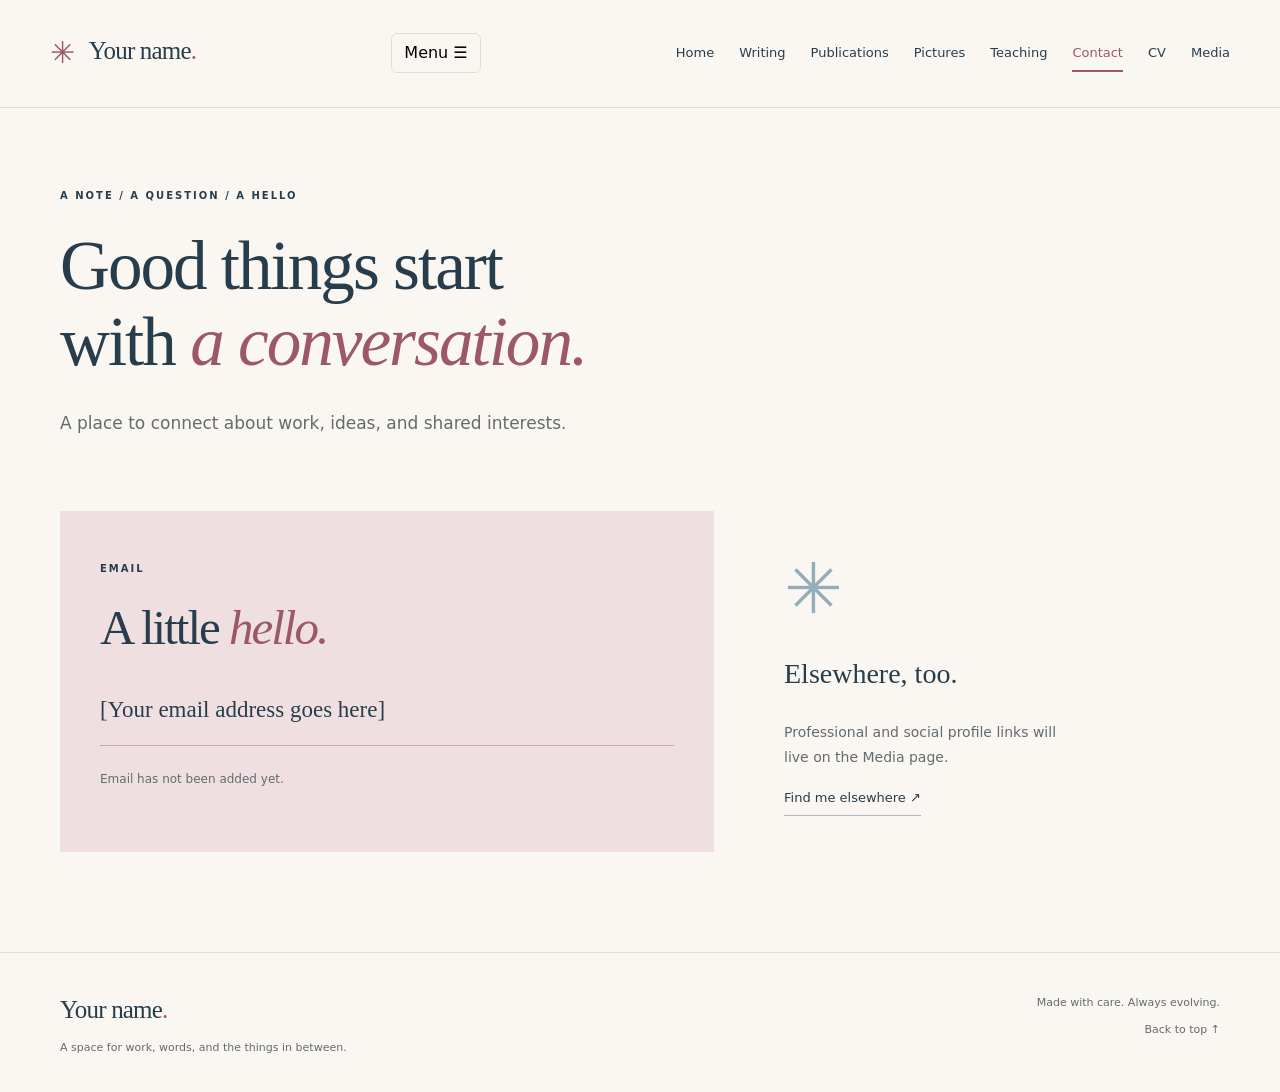
==== contact.html @ 3697391b "create initial persoanl webstie" ====
<!doctype html>
<html lang="en"><head><meta charset="utf-8"><meta name="viewport" content="width=device-width, initial-scale=1"><meta name="description" content="A personal space for academic work, writing, and everyday interests. Personal content coming soon."><meta name="theme-color" content="#faf7f2"><title>Contact · Your name</title><link rel="icon" href="assets/images/favicon.svg" type="image/svg+xml"><link rel="stylesheet" href="assets/css/style.css"><script src="assets/js/main.js" defer></script></head>
<body><a class="skip-link" href="#main">Skip to content</a><header class="site-header"><div class="header-inner"><a class="brand" href="index.html"><span class="brand-mark" aria-hidden="true">✳</span> Your name<span class="brand-dot">.</span></a><button class="menu-toggle" aria-expanded="false" aria-controls="navigation" hidden>Menu <span aria-hidden="true">☰</span></button><nav id="navigation" aria-label="Main navigation"><a href="index.html">Home</a><a href="writing.html">Writing</a><a href="publications.html">Publications</a><a href="pictures.html">Pictures</a><a href="teaching.html">Teaching</a><a href="contact.html" aria-current="page">Contact</a><a href="cv.html">CV</a><a href="media.html">Media</a></nav></div></header>
<main id="main"><section class="page-intro container"><p class="eyebrow">A note / A question / A hello</p><h1>Good things start<br>with <em>a conversation.</em></h1><p class="lede">A place to connect about work, ideas, and shared interests.</p></section><section class="container section-bottom contact-layout"><div class="contact-card"><p class="eyebrow">Email</p><h2>A little <em>hello.</em></h2><p class="email-placeholder">[Your email address goes here]</p><p class="content-note">Email has not been added yet.</p></div><div class="contact-aside"><span class="large-flower" aria-hidden="true">✳</span><h3>Elsewhere, too.</h3><p>Professional and social profile links will live on the Media page.</p><a class="text-link" href="media.html">Find me elsewhere ↗</a></div></section></main><footer class="site-footer"><div><a class="brand" href="index.html">Your name<span class="brand-dot">.</span></a><p>A space for work, words, and the things in between.</p></div><div class="footer-note">Made with care. Always evolving.<a href="#main">Back to top ↑</a></div></footer></body></html>
---- assets/css/style.css ----
/* Shared palette and spacing: edit these variables to personalize the whole site. */
:root{--paper:#faf7f2;--ink:#283d4c;--muted:#626b70;--pink:#eed6d7;--blue:#dce8ec;--line:#dfdfd7;--rose:#9c5864;--serif:Georgia,'Times New Roman',serif;--sans:system-ui,-apple-system,BlinkMacSystemFont,'Segoe UI',sans-serif;--width:1160px}*{box-sizing:border-box}html{scroll-behavior:smooth;scroll-padding-top:30px}body{margin:0;background:var(--paper);color:var(--ink);font-family:var(--sans);font-size:16px;line-height:1.75}a{color:inherit;text-decoration:none}button{font:inherit}a,button{-webkit-tap-highlight-color:transparent}a:focus-visible,button:focus-visible{outline:3px solid #9c5864;outline-offset:6px}button{cursor:pointer}::selection{background:var(--pink)}[hidden]{display:none!important}.container{width:min(var(--width),calc(100% - 100px));margin-inline:auto}.site-header{border-bottom:1px solid var(--line)}.header-inner{max-width:1360px;margin:auto;padding:27px 50px;display:flex;align-items:center;justify-content:space-between;gap:35px}.brand{font-family:var(--serif);font-size:25px;white-space:nowrap;letter-spacing:-.8px}.brand-mark{color:var(--rose);font-size:30px;margin-right:10px;vertical-align:middle}.brand-dot{color:var(--rose)}nav{display:flex;gap:25px;align-items:center}nav a{font-size:13px;position:relative;padding:8px 0}nav a:after{content:'';position:absolute;bottom:1px;left:0;height:2px;background:var(--rose);width:0;transition:width .2s}nav a:hover:after,nav a[aria-current]:after{width:100%}nav a[aria-current]{color:var(--rose)}.menu-toggle{background:none;border:1px solid var(--line);padding:5px 12px;border-radius:6px}.skip-link{position:absolute;left:15px;top:-80px;background:var(--ink);color:white;padding:10px 20px;z-index:10}.skip-link:focus{top:10px}h1,h2,h3,p{margin-top:0}h1,h2,h3{font-weight:400}h1,h2{font-family:var(--serif);line-height:1.1;letter-spacing:-2px}h1{font-size:clamp(48px,5.4vw,76px);margin-bottom:28px}h2{font-size:clamp(36px,4vw,49px);margin-bottom:25px}h3{font-family:var(--serif);font-size:28px;line-height:1.3}em{color:var(--rose);font-weight:400}.eyebrow{text-transform:uppercase;letter-spacing:2px;font-size:10px;font-weight:650;margin-bottom:24px;line-height:1.6}.lede{font-size:17px;line-height:1.85;color:var(--muted);max-width:540px}.content-note{font-size:12px;color:var(--muted)}.hero{padding-top:90px;padding-bottom:95px;display:grid;grid-template-columns:1.3fr 1fr;align-items:center;gap:85px}.tiny-star{color:var(--rose);margin-right:7px}.hero-copy .lede{max-width:490px}.hero-actions{display:flex;gap:25px;align-items:center;margin-top:32px}.button{display:inline-flex;align-items:center;justify-content:space-between;gap:28px;background:var(--ink);color:#fff;padding:13px 22px;border-radius:4px;font-size:13px;transition:background .2s,transform .2s}.button:hover{background:#435d6e;transform:translateY(-2px)}.text-link{font-size:13px;border-bottom:1px solid #b1b8b9;padding-bottom:5px;display:inline-block}.text-link:hover{color:var(--rose);border-color:var(--rose)}.hero-visual{position:relative;padding:15px 20px 30px 0}.photo-frame{padding:13px 13px 0;background:#fffdf8;transform:rotate(3deg);box-shadow:0 12px 40px #283d4c0d;border:1px solid #e5dfd5}.portrait-placeholder{height:340px;background:#d9e4e6;position:relative;overflow:hidden;display:flex;align-items:center;justify-content:center}.portrait-placeholder:before{content:'';width:230px;height:300px;background:#e8eeec;border-radius:160px 160px 0 0;position:absolute;bottom:-15px}.portrait-placeholder svg{height:100%;position:absolute;fill:#becfd3;opacity:.75}.portrait-placeholder>span{position:absolute;bottom:22px;background:#faf7f2df;padding:4px 14px;font-size:11px;letter-spacing:1px}.photo-caption{display:flex;justify-content:space-between;font-size:10px;letter-spacing:.7px;padding:13px 3px}.photo-caption>span:last-child{font-size:18px;color:var(--rose)}.orbit-flower{position:absolute;font-size:95px;color:#bd8290;top:-49px;right:-15px;line-height:1;transform:rotate(12deg)}.floating-note{position:absolute;left:-55px;bottom:-4px;background:var(--pink);padding:19px 28px;font-family:var(--serif);font-style:italic;font-size:17px;line-height:1.5;transform:rotate(-7deg);box-shadow:0 4px 12px #283d4c08}.ribbon{border-block:1px solid var(--line);display:flex;align-items:center;justify-content:center;gap:50px;padding:21px 25px;font-size:11px;letter-spacing:1px}.ribbon i{color:var(--rose);font-style:normal}.section-space{padding-block:100px}.about{display:grid;grid-template-columns:1fr 1.25fr;gap:90px}.about-body{padding-top:16px}.about-body>p{color:var(--muted);font-size:15px}.soft-underline{box-shadow:inset 0 -9px var(--pink)}.interest-tags{display:flex;gap:9px;flex-wrap:wrap;margin:25px 0 28px}.interest-tags span,.pill{font-size:10px;border:1px solid #cbd4d7;border-radius:30px;padding:5px 12px;color:var(--muted)}.quote-section{background:#e8edef;border-block:1px solid #d8e0e3;text-align:center}.quote-inner{max-width:790px;padding:48px 0}.quote-mark{font-family:var(--serif);font-size:80px;line-height:.8;color:#9cb1bc;display:block}.quote-inner .eyebrow{margin-bottom:15px}.quote-inner blockquote{font-family:var(--serif);font-size:29px;line-height:1.5;margin:0 0 20px}.quote-credit{font-size:12px;color:var(--muted);margin:0}.section-heading{display:flex;justify-content:space-between;align-items:end;margin-bottom:25px}.section-heading>p{font-size:13px;color:var(--muted)}.explore-grid{display:grid;grid-template-columns:repeat(3,1fr);gap:22px}.explore-card{padding:28px;min-height:320px;position:relative;border:1px solid #283d4c0c;border-radius:3px;transition:transform .25s,box-shadow .25s}.explore-card:hover{transform:translateY(-5px);box-shadow:0 12px 30px #283d4c0b}.pink{background:#f0dfe0}.blue{background:#dde8ec}.cream{background:#eeeadf}.card-number{font-size:10px;text-transform:uppercase;letter-spacing:1.2px}.card-symbol{display:block;font-family:var(--serif);font-size:54px;line-height:1.5;margin:15px 0 8px;color:#7a6570}.blue .card-symbol{color:#597581}.cream .card-symbol{color:#92816a}.explore-card h3{margin-bottom:10px}.explore-card p{font-size:13px;max-width:230px;margin-bottom:15px;color:#52616a}.card-arrow{position:absolute;right:24px;bottom:23px;font-size:23px}.hello-band{border-top:1px solid var(--line);padding:55px 0 70px;display:flex;align-items:center;justify-content:space-between}.hello-band h2{margin:0}.site-footer{border-top:1px solid var(--line);padding:35px max(50px,calc((100% - 1160px)/2));display:flex;justify-content:space-between;gap:25px}.site-footer p,.footer-note{font-size:11px;color:var(--muted)}.site-footer p{margin:6px 0 0}.footer-note{text-align:right;padding-top:5px}.footer-note a{display:block;margin-top:8px}.page-intro{padding-top:80px;padding-bottom:55px}.page-intro h1{max-width:850px}.page-intro .lede{max-width:630px}.section-bottom{padding-bottom:100px}.collection-toolbar{border-top:1px solid var(--line);padding:22px 0 28px;display:flex;justify-content:space-between;align-items:center;gap:20px}.collection-toolbar p{margin:0}.filters{display:flex;gap:7px;flex-wrap:wrap}.filters button{border:1px solid transparent;background:none;border-radius:30px;padding:7px 13px;font-size:11px;color:var(--muted)}.filters button:hover{border-color:var(--line)}.filters button[aria-pressed=true]{background:var(--ink);color:white}.writing-row{display:grid;grid-template-columns:150px 1fr 115px;gap:25px;border-bottom:1px solid var(--line);padding:35px 0}.writing-row:first-child{border-top:1px solid var(--line)}.row-meta{font-family:var(--serif);font-size:27px;color:var(--rose)}.row-meta span{display:block;font-family:var(--sans);font-size:10px;color:var(--muted)}.writing-row h2{font-size:30px;letter-spacing:-.7px;margin-bottom:10px}.writing-row h2 a:hover{color:var(--rose)}.writing-row h2 span{font-size:20px}.writing-row p{font-size:14px;color:var(--muted);margin-bottom:0}.row-date{font-size:11px;color:var(--muted);padding-top:8px;text-align:right}.quiet-note{text-align:center;font-family:var(--serif);font-style:italic;font-size:18px;color:var(--muted);padding-top:40px}.publication-layout{display:grid;grid-template-columns:230px 1fr;gap:70px}.publication-layout aside{border-top:1px solid var(--line);padding-top:20px}.publication-layout aside a{display:block;font-size:12px;margin:15px 0}.publication-section{border-top:1px solid var(--line);padding:25px 0 40px;scroll-margin-top:30px}.publication-section h2{font-size:34px;letter-spacing:-1px;display:flex;justify-content:space-between}.small-index{font:12px var(--sans);color:var(--rose);padding-top:10px}.publication-entry h3{margin:20px 0 10px}.publication-entry p{font-size:14px;color:var(--muted);margin-bottom:6px}.disabled-link{display:inline-block;font-size:12px;margin-top:18px;color:var(--muted)}.empty-panel{background:var(--blue);padding:27px}.empty-panel h3{font-size:24px;margin-bottom:12px}.empty-panel p{font-size:14px;margin:0}.gallery-grid{display:grid;grid-template-columns:repeat(3,1fr);gap:32px 25px}.gallery-item{margin:0}.gallery-placeholder{height:290px;position:relative;overflow:hidden;background:#e4dfd4;display:grid;place-items:center}.gallery-item:nth-child(2n) .gallery-placeholder{height:340px}.gallery-placeholder:before,.gallery-placeholder:after{content:'';position:absolute}.art-shape{position:absolute}.art-1{background:#e6d4d5}.art-1 .art-shape{width:160px;height:200px;border-radius:100px 100px 0 0;background:#f6ece4;transform:rotate(-15deg)}.art-1:after{height:130px;width:130px;background:#b6c9ce;border-radius:50%;left:-25px;bottom:-20px}.art-2{background:#dbe6e6}.art-2 .art-shape{width:170px;height:170px;border:30px solid #a8bec3;border-radius:50%}.art-2:after{height:160px;width:100%;background:#c7d5cf;bottom:-70px;transform:rotate(-15deg)}.art-3{background:#eae0cd}.art-3 .art-shape{height:230px;width:140px;border-radius:100px 100px 0 0;background:#c0cbd0;bottom:0}.art-3:after{height:85px;width:85px;border-radius:50%;background:#d3a4a5;top:40px;left:35px}.art-4{background:#d8e2e6}.art-4 .art-shape{width:180px;height:180px;background:#f2e8d8;transform:rotate(45deg)}.art-5{background:#e9d9d0}.art-5 .art-shape{width:170px;height:170px;border:1px solid #a28278;border-radius:50%;box-shadow:25px 15px 0 #f2e9dd,-25px -15px 0 #d3b7b3}.art-6{background:#e4e6d8}.art-6 .art-shape{width:120px;height:190px;background:#b1c4bd;border-radius:80px 0 80px 0;transform:rotate(25deg)}.image-label{position:absolute;bottom:16px;left:16px;background:#faf7f2e8;padding:3px 9px;font-size:10px;letter-spacing:.5px}.gallery-item figcaption{display:flex;justify-content:space-between;font-size:12px;padding-top:12px}.gallery-item figcaption>span:last-child{color:var(--rose);font-size:10px}.coming-soon{padding:65px 30px;background:#e9edef;text-align:center;border:1px solid #d8e0e3}.large-flower{font-size:70px;color:var(--rose);line-height:1.2;display:block;margin-bottom:25px}.coming-soon>p:not(.eyebrow){max-width:480px;margin:0 auto 30px;color:var(--muted);font-size:15px}.contact-layout{display:grid;grid-template-columns:1.5fr 1fr;gap:70px;align-items:center}.contact-card{background:#f0dfe0;padding:50px 40px}.email-placeholder{font-family:var(--serif);font-size:23px;overflow-wrap:anywhere;border-bottom:1px solid #c9a9af;padding-bottom:15px;margin-top:35px}.contact-aside p{font-size:14px;color:var(--muted);max-width:300px}.contact-aside .large-flower{color:#93aeb8}.cv-toolbar{border-block:1px solid var(--line);display:flex;justify-content:space-between;gap:15px;padding:15px 0;font-size:13px}.cv-placeholder{text-align:center;background:#eeede7;padding:65px 25px;margin-top:25px;border:1px dashed #bac5c7}.cv-placeholder h2{font-size:35px}.cv-placeholder p{color:var(--muted)}.document-icon{display:block;width:65px;height:85px;border:1px solid #9aacb4;margin:0 auto 30px;font-size:50px;line-height:1.4;background:#faf7f2;transform:rotate(-5deg);color:#9aacb4}.cv-viewer{width:100%;height:85vh;border:1px solid var(--line);margin-top:25px}.media-row{display:flex;align-items:center;gap:30px;border-top:1px solid var(--line);padding:30px 0}.media-row:last-child{border-bottom:1px solid var(--line)}.media-row h2{font-size:30px;letter-spacing:-.5px;margin:0 0 7px}.media-row p{font-size:13px;color:var(--muted);margin:0}.media-row>.pill{margin-left:auto;white-space:nowrap}.media-icon{display:grid;place-items:center;background:var(--blue);width:65px;height:65px;font-family:var(--serif);font-size:32px;border-radius:50%;flex-shrink:0}.youtube{background:var(--pink)}.other{background:#eae4d6}.reading-page{max-width:740px;padding-block:50px 90px}.reading-page header{padding-top:50px;border-bottom:1px solid var(--line);padding-bottom:25px}.reading-page h1{font-size:60px}.article-meta{font-size:12px;color:var(--muted)}.article-meta span{margin-inline:10px}.article-body{font-family:var(--serif);font-size:20px;line-height:1.9;padding-top:35px}.article-body h2{font-size:33px;margin-top:35px;letter-spacing:-.5px}.article-body blockquote{border-left:3px solid #bd8290;margin:30px 0;padding:10px 25px;background:#f0e5e3;font-style:italic}.article-end{display:flex;justify-content:space-between;border-top:1px solid var(--line);padding-top:25px;margin-top:45px}.article-end>span{font-size:28px;color:var(--rose)}
@media(min-width:1450px){.hero{padding-block:110px}}@media(max-width:1050px){.header-inner{padding-inline:30px;gap:20px}nav{gap:16px}.container{width:calc(100% - 70px)}.hero{gap:50px}.hero-actions{gap:18px;flex-wrap:wrap}.portrait-placeholder{height:300px}.ribbon{gap:27px}.about{gap:45px}.publication-layout{grid-template-columns:180px 1fr;gap:35px}.gallery-placeholder{height:240px}.gallery-item:nth-child(2n) .gallery-placeholder{height:280px}.site-footer{padding-inline:35px}}
@media(max-width:780px){.header-inner{flex-wrap:wrap;padding:18px 24px;gap:10px}.menu-toggle:not([hidden]){display:block}nav{width:100%;flex-wrap:wrap;gap:8px 24px;padding:10px 0}html.js nav{display:none}html.js nav.is-open{display:flex}.container{width:calc(100% - 48px)}.hero{padding-top:55px;padding-bottom:65px;gap:55px;grid-template-columns:1fr}.hero-copy{max-width:550px}h1{font-size:58px}.hero-visual{max-width:360px;width:85%;margin:0 auto}.portrait-placeholder{height:310px}.orbit-flower{right:-20px}.floating-note{left:-20px}.ribbon{gap:14px;flex-wrap:wrap;font-size:9px;padding:16px}.ribbon i:last-of-type{display:none}.ribbon>span:last-child{display:none}.section-space{padding-block:65px}.about{grid-template-columns:1fr;gap:10px}.about h2 br{display:none}.quote-inner{padding:40px 15px}.quote-inner blockquote{font-size:25px}.section-heading{align-items:start;gap:20px}.section-heading>p{display:none}.explore-grid{gap:13px}.explore-card{padding:20px;min-height:300px}.explore-card h3{font-size:25px}.explore-card p{font-size:12px}.card-number{font-size:9px}.hello-band{padding:40px 0 55px;gap:25px}.hello-band h2{font-size:35px}.site-footer{padding:28px 24px}.page-intro{padding-top:55px;padding-bottom:30px}.page-intro h1{font-size:53px}.section-bottom{padding-bottom:65px}.collection-toolbar{align-items:start;flex-direction:column;gap:15px}.writing-row{grid-template-columns:90px 1fr;gap:20px}.row-date{grid-column:2;text-align:left;padding:0}.writing-row h2{font-size:27px}.row-meta span{font-size:9px}.publication-layout{grid-template-columns:1fr;gap:20px}.publication-layout aside{display:flex;gap:20px;flex-wrap:wrap}.publication-layout aside .eyebrow{width:100%;margin:0}.publication-layout aside a{margin:0 0 10px}.gallery-grid{grid-template-columns:repeat(2,1fr)}.gallery-placeholder,.gallery-item:nth-child(2n) .gallery-placeholder{height:270px}.contact-layout{grid-template-columns:1fr;gap:35px}.contact-aside{padding:15px}.contact-card{padding:35px 25px}.media-row{gap:20px;flex-wrap:wrap}.media-row>.pill{margin-left:85px}.reading-page h1{font-size:49px}}
@media(max-width:480px){h1{font-size:49px}.eyebrow{font-size:9px;letter-spacing:1.5px}.hero-actions{align-items:start;flex-direction:column}.hero-visual{width:88%}.portrait-placeholder{height:280px}.ribbon{gap:10px}.ribbon>i{font-size:9px}.ribbon span{font-size:8px;letter-spacing:.3px}.explore-grid{grid-template-columns:1fr}.explore-card{min-height:220px;padding:25px}.card-symbol{position:absolute;right:25px;top:15px;font-size:60px}.explore-card h3{margin-top:30px}.explore-card p{max-width:250px;font-size:13px}.hello-band{align-items:start;flex-direction:column}.site-footer{flex-direction:column;gap:15px}.footer-note{text-align:left}.footer-note a{display:inline-block;margin-left:15px}.page-intro h1{font-size:44px}.gallery-grid{gap:24px 14px}.gallery-placeholder,.gallery-item:nth-child(2n) .gallery-placeholder{height:215px}.gallery-item figcaption{font-size:10px;gap:10px}.image-label{font-size:8px;left:8px;bottom:10px}.writing-row{grid-template-columns:1fr;gap:10px}.row-meta{font-size:20px}.row-meta span{display:inline;margin-left:10px}.row-date{grid-column:1}.media-row h2{font-size:26px}.media-icon{width:50px;height:50px;font-size:25px}.media-row>.pill{margin-left:70px}.media-row>div{flex:1}.cv-toolbar{flex-direction:column;gap:0}.reading-page h1{font-size:43px}.article-body{font-size:18px}}
@media(prefers-reduced-motion:reduce){html{scroll-behavior:auto}*,*:before,*:after{transition:none!important;animation:none!important}}
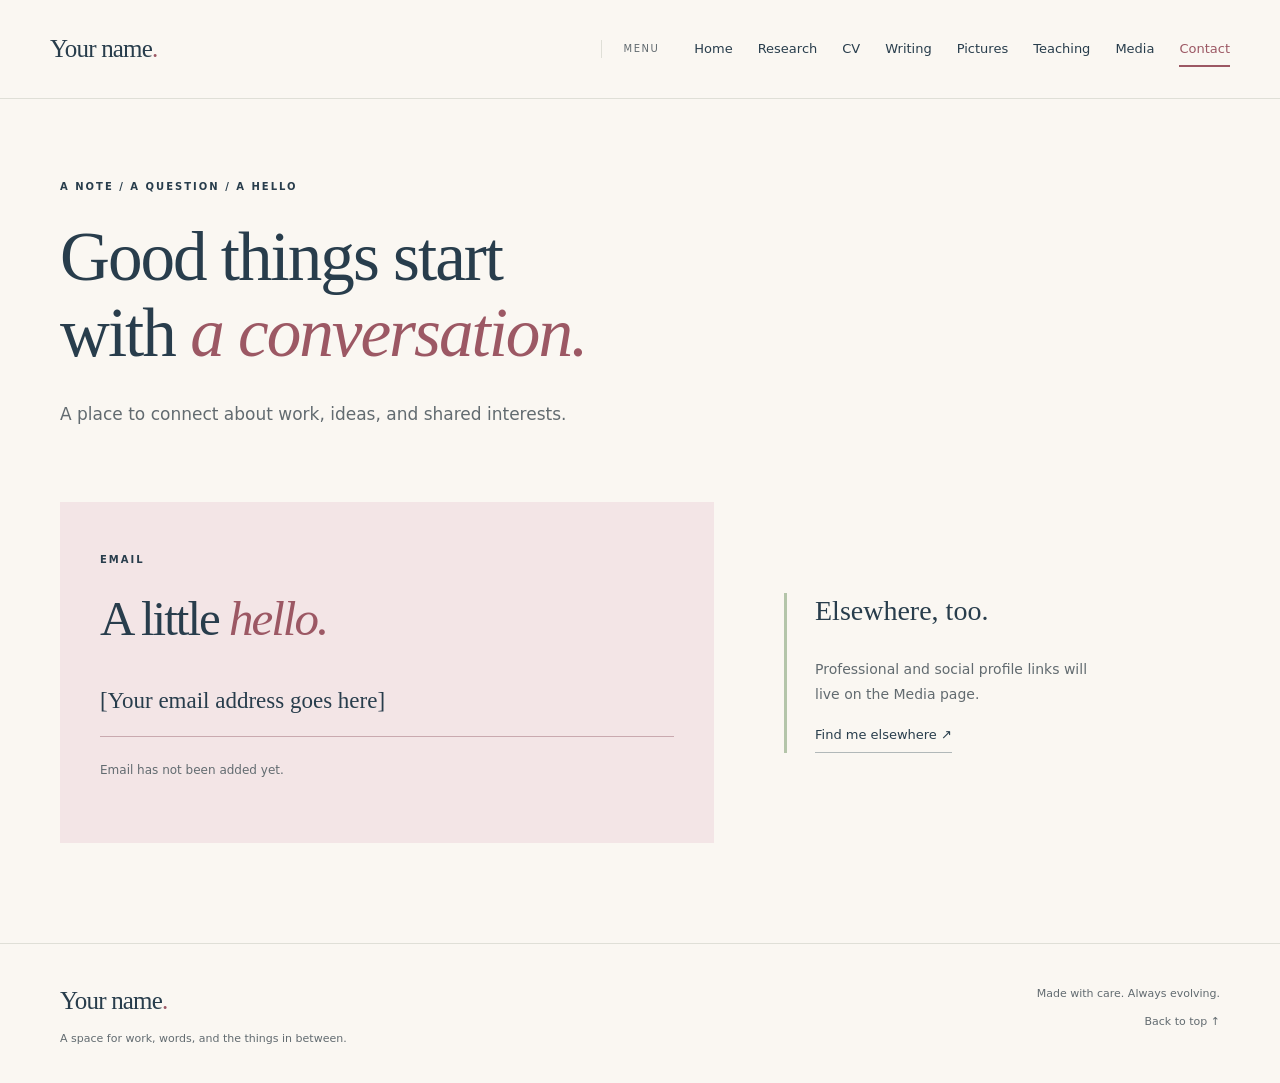
==== commit 0f2cd4eb: "improvements to the initial version" ====
--- a/contact.html
+++ b/contact.html
@@ -1,4 +1,4 @@
 <!doctype html>
 <html lang="en"><head><meta charset="utf-8"><meta name="viewport" content="width=device-width, initial-scale=1"><meta name="description" content="A personal space for academic work, writing, and everyday interests. Personal content coming soon."><meta name="theme-color" content="#faf7f2"><title>Contact · Your name</title><link rel="icon" href="assets/images/favicon.svg" type="image/svg+xml"><link rel="stylesheet" href="assets/css/style.css"><script src="assets/js/main.js" defer></script></head>
-<body><a class="skip-link" href="#main">Skip to content</a><header class="site-header"><div class="header-inner"><a class="brand" href="index.html"><span class="brand-mark" aria-hidden="true">✳</span> Your name<span class="brand-dot">.</span></a><button class="menu-toggle" aria-expanded="false" aria-controls="navigation" hidden>Menu <span aria-hidden="true">☰</span></button><nav id="navigation" aria-label="Main navigation"><a href="index.html">Home</a><a href="writing.html">Writing</a><a href="publications.html">Publications</a><a href="pictures.html">Pictures</a><a href="teaching.html">Teaching</a><a href="contact.html" aria-current="page">Contact</a><a href="cv.html">CV</a><a href="media.html">Media</a></nav></div></header>
-<main id="main"><section class="page-intro container"><p class="eyebrow">A note / A question / A hello</p><h1>Good things start<br>with <em>a conversation.</em></h1><p class="lede">A place to connect about work, ideas, and shared interests.</p></section><section class="container section-bottom contact-layout"><div class="contact-card"><p class="eyebrow">Email</p><h2>A little <em>hello.</em></h2><p class="email-placeholder">[Your email address goes here]</p><p class="content-note">Email has not been added yet.</p></div><div class="contact-aside"><span class="large-flower" aria-hidden="true">✳</span><h3>Elsewhere, too.</h3><p>Professional and social profile links will live on the Media page.</p><a class="text-link" href="media.html">Find me elsewhere ↗</a></div></section></main><footer class="site-footer"><div><a class="brand" href="index.html">Your name<span class="brand-dot">.</span></a><p>A space for work, words, and the things in between.</p></div><div class="footer-note">Made with care. Always evolving.<a href="#main">Back to top ↑</a></div></footer></body></html>+<body><a class="skip-link" href="#main">Skip to content</a><header class="site-header"><div class="header-inner"><a class="brand" href="index.html">Your name<span class="brand-dot">.</span></a><span class="menu-label">Menu</span><button class="menu-toggle" aria-expanded="false" aria-controls="navigation" hidden>Menu <span aria-hidden="true">☰</span></button><nav id="navigation" aria-label="Main navigation"><a href="index.html">Home</a><a href="publications.html">Research</a><a href="cv.html">CV</a><a href="writing.html">Writing</a><a href="pictures.html">Pictures</a><a href="teaching.html">Teaching</a><a href="media.html">Media</a><a href="contact.html" aria-current="page">Contact</a></nav></div></header>
+<main id="main"><section class="page-intro container"><p class="eyebrow">A note / A question / A hello</p><h1>Good things start<br>with <em>a conversation.</em></h1><p class="lede">A place to connect about work, ideas, and shared interests.</p></section><section class="container section-bottom contact-layout"><div class="contact-card"><p class="eyebrow">Email</p><h2>A little <em>hello.</em></h2><p class="email-placeholder">[Your email address goes here]</p><p class="content-note">Email has not been added yet.</p></div><div class="contact-aside"><h3>Elsewhere, too.</h3><p>Professional and social profile links will live on the Media page.</p><a class="text-link" href="media.html">Find me elsewhere ↗</a></div></section></main><footer class="site-footer"><div><a class="brand" href="index.html">Your name<span class="brand-dot">.</span></a><p>A space for work, words, and the things in between.</p></div><div class="footer-note">Made with care. Always evolving.<a href="#main">Back to top ↑</a></div></footer></body></html>
--- a/assets/css/style.css
+++ b/assets/css/style.css
@@ -1,6 +1,19 @@
 /* Shared palette and spacing: edit these variables to personalize the whole site. */
-:root{--paper:#faf7f2;--ink:#283d4c;--muted:#626b70;--pink:#eed6d7;--blue:#dce8ec;--line:#dfdfd7;--rose:#9c5864;--serif:Georgia,'Times New Roman',serif;--sans:system-ui,-apple-system,BlinkMacSystemFont,'Segoe UI',sans-serif;--width:1160px}*{box-sizing:border-box}html{scroll-behavior:smooth;scroll-padding-top:30px}body{margin:0;background:var(--paper);color:var(--ink);font-family:var(--sans);font-size:16px;line-height:1.75}a{color:inherit;text-decoration:none}button{font:inherit}a,button{-webkit-tap-highlight-color:transparent}a:focus-visible,button:focus-visible{outline:3px solid #9c5864;outline-offset:6px}button{cursor:pointer}::selection{background:var(--pink)}[hidden]{display:none!important}.container{width:min(var(--width),calc(100% - 100px));margin-inline:auto}.site-header{border-bottom:1px solid var(--line)}.header-inner{max-width:1360px;margin:auto;padding:27px 50px;display:flex;align-items:center;justify-content:space-between;gap:35px}.brand{font-family:var(--serif);font-size:25px;white-space:nowrap;letter-spacing:-.8px}.brand-mark{color:var(--rose);font-size:30px;margin-right:10px;vertical-align:middle}.brand-dot{color:var(--rose)}nav{display:flex;gap:25px;align-items:center}nav a{font-size:13px;position:relative;padding:8px 0}nav a:after{content:'';position:absolute;bottom:1px;left:0;height:2px;background:var(--rose);width:0;transition:width .2s}nav a:hover:after,nav a[aria-current]:after{width:100%}nav a[aria-current]{color:var(--rose)}.menu-toggle{background:none;border:1px solid var(--line);padding:5px 12px;border-radius:6px}.skip-link{position:absolute;left:15px;top:-80px;background:var(--ink);color:white;padding:10px 20px;z-index:10}.skip-link:focus{top:10px}h1,h2,h3,p{margin-top:0}h1,h2,h3{font-weight:400}h1,h2{font-family:var(--serif);line-height:1.1;letter-spacing:-2px}h1{font-size:clamp(48px,5.4vw,76px);margin-bottom:28px}h2{font-size:clamp(36px,4vw,49px);margin-bottom:25px}h3{font-family:var(--serif);font-size:28px;line-height:1.3}em{color:var(--rose);font-weight:400}.eyebrow{text-transform:uppercase;letter-spacing:2px;font-size:10px;font-weight:650;margin-bottom:24px;line-height:1.6}.lede{font-size:17px;line-height:1.85;color:var(--muted);max-width:540px}.content-note{font-size:12px;color:var(--muted)}.hero{padding-top:90px;padding-bottom:95px;display:grid;grid-template-columns:1.3fr 1fr;align-items:center;gap:85px}.tiny-star{color:var(--rose);margin-right:7px}.hero-copy .lede{max-width:490px}.hero-actions{display:flex;gap:25px;align-items:center;margin-top:32px}.button{display:inline-flex;align-items:center;justify-content:space-between;gap:28px;background:var(--ink);color:#fff;padding:13px 22px;border-radius:4px;font-size:13px;transition:background .2s,transform .2s}.button:hover{background:#435d6e;transform:translateY(-2px)}.text-link{font-size:13px;border-bottom:1px solid #b1b8b9;padding-bottom:5px;display:inline-block}.text-link:hover{color:var(--rose);border-color:var(--rose)}.hero-visual{position:relative;padding:15px 20px 30px 0}.photo-frame{padding:13px 13px 0;background:#fffdf8;transform:rotate(3deg);box-shadow:0 12px 40px #283d4c0d;border:1px solid #e5dfd5}.portrait-placeholder{height:340px;background:#d9e4e6;position:relative;overflow:hidden;display:flex;align-items:center;justify-content:center}.portrait-placeholder:before{content:'';width:230px;height:300px;background:#e8eeec;border-radius:160px 160px 0 0;position:absolute;bottom:-15px}.portrait-placeholder svg{height:100%;position:absolute;fill:#becfd3;opacity:.75}.portrait-placeholder>span{position:absolute;bottom:22px;background:#faf7f2df;padding:4px 14px;font-size:11px;letter-spacing:1px}.photo-caption{display:flex;justify-content:space-between;font-size:10px;letter-spacing:.7px;padding:13px 3px}.photo-caption>span:last-child{font-size:18px;color:var(--rose)}.orbit-flower{position:absolute;font-size:95px;color:#bd8290;top:-49px;right:-15px;line-height:1;transform:rotate(12deg)}.floating-note{position:absolute;left:-55px;bottom:-4px;background:var(--pink);padding:19px 28px;font-family:var(--serif);font-style:italic;font-size:17px;line-height:1.5;transform:rotate(-7deg);box-shadow:0 4px 12px #283d4c08}.ribbon{border-block:1px solid var(--line);display:flex;align-items:center;justify-content:center;gap:50px;padding:21px 25px;font-size:11px;letter-spacing:1px}.ribbon i{color:var(--rose);font-style:normal}.section-space{padding-block:100px}.about{display:grid;grid-template-columns:1fr 1.25fr;gap:90px}.about-body{padding-top:16px}.about-body>p{color:var(--muted);font-size:15px}.soft-underline{box-shadow:inset 0 -9px var(--pink)}.interest-tags{display:flex;gap:9px;flex-wrap:wrap;margin:25px 0 28px}.interest-tags span,.pill{font-size:10px;border:1px solid #cbd4d7;border-radius:30px;padding:5px 12px;color:var(--muted)}.quote-section{background:#e8edef;border-block:1px solid #d8e0e3;text-align:center}.quote-inner{max-width:790px;padding:48px 0}.quote-mark{font-family:var(--serif);font-size:80px;line-height:.8;color:#9cb1bc;display:block}.quote-inner .eyebrow{margin-bottom:15px}.quote-inner blockquote{font-family:var(--serif);font-size:29px;line-height:1.5;margin:0 0 20px}.quote-credit{font-size:12px;color:var(--muted);margin:0}.section-heading{display:flex;justify-content:space-between;align-items:end;margin-bottom:25px}.section-heading>p{font-size:13px;color:var(--muted)}.explore-grid{display:grid;grid-template-columns:repeat(3,1fr);gap:22px}.explore-card{padding:28px;min-height:320px;position:relative;border:1px solid #283d4c0c;border-radius:3px;transition:transform .25s,box-shadow .25s}.explore-card:hover{transform:translateY(-5px);box-shadow:0 12px 30px #283d4c0b}.pink{background:#f0dfe0}.blue{background:#dde8ec}.cream{background:#eeeadf}.card-number{font-size:10px;text-transform:uppercase;letter-spacing:1.2px}.card-symbol{display:block;font-family:var(--serif);font-size:54px;line-height:1.5;margin:15px 0 8px;color:#7a6570}.blue .card-symbol{color:#597581}.cream .card-symbol{color:#92816a}.explore-card h3{margin-bottom:10px}.explore-card p{font-size:13px;max-width:230px;margin-bottom:15px;color:#52616a}.card-arrow{position:absolute;right:24px;bottom:23px;font-size:23px}.hello-band{border-top:1px solid var(--line);padding:55px 0 70px;display:flex;align-items:center;justify-content:space-between}.hello-band h2{margin:0}.site-footer{border-top:1px solid var(--line);padding:35px max(50px,calc((100% - 1160px)/2));display:flex;justify-content:space-between;gap:25px}.site-footer p,.footer-note{font-size:11px;color:var(--muted)}.site-footer p{margin:6px 0 0}.footer-note{text-align:right;padding-top:5px}.footer-note a{display:block;margin-top:8px}.page-intro{padding-top:80px;padding-bottom:55px}.page-intro h1{max-width:850px}.page-intro .lede{max-width:630px}.section-bottom{padding-bottom:100px}.collection-toolbar{border-top:1px solid var(--line);padding:22px 0 28px;display:flex;justify-content:space-between;align-items:center;gap:20px}.collection-toolbar p{margin:0}.filters{display:flex;gap:7px;flex-wrap:wrap}.filters button{border:1px solid transparent;background:none;border-radius:30px;padding:7px 13px;font-size:11px;color:var(--muted)}.filters button:hover{border-color:var(--line)}.filters button[aria-pressed=true]{background:var(--ink);color:white}.writing-row{display:grid;grid-template-columns:150px 1fr 115px;gap:25px;border-bottom:1px solid var(--line);padding:35px 0}.writing-row:first-child{border-top:1px solid var(--line)}.row-meta{font-family:var(--serif);font-size:27px;color:var(--rose)}.row-meta span{display:block;font-family:var(--sans);font-size:10px;color:var(--muted)}.writing-row h2{font-size:30px;letter-spacing:-.7px;margin-bottom:10px}.writing-row h2 a:hover{color:var(--rose)}.writing-row h2 span{font-size:20px}.writing-row p{font-size:14px;color:var(--muted);margin-bottom:0}.row-date{font-size:11px;color:var(--muted);padding-top:8px;text-align:right}.quiet-note{text-align:center;font-family:var(--serif);font-style:italic;font-size:18px;color:var(--muted);padding-top:40px}.publication-layout{display:grid;grid-template-columns:230px 1fr;gap:70px}.publication-layout aside{border-top:1px solid var(--line);padding-top:20px}.publication-layout aside a{display:block;font-size:12px;margin:15px 0}.publication-section{border-top:1px solid var(--line);padding:25px 0 40px;scroll-margin-top:30px}.publication-section h2{font-size:34px;letter-spacing:-1px;display:flex;justify-content:space-between}.small-index{font:12px var(--sans);color:var(--rose);padding-top:10px}.publication-entry h3{margin:20px 0 10px}.publication-entry p{font-size:14px;color:var(--muted);margin-bottom:6px}.disabled-link{display:inline-block;font-size:12px;margin-top:18px;color:var(--muted)}.empty-panel{background:var(--blue);padding:27px}.empty-panel h3{font-size:24px;margin-bottom:12px}.empty-panel p{font-size:14px;margin:0}.gallery-grid{display:grid;grid-template-columns:repeat(3,1fr);gap:32px 25px}.gallery-item{margin:0}.gallery-placeholder{height:290px;position:relative;overflow:hidden;background:#e4dfd4;display:grid;place-items:center}.gallery-item:nth-child(2n) .gallery-placeholder{height:340px}.gallery-placeholder:before,.gallery-placeholder:after{content:'';position:absolute}.art-shape{position:absolute}.art-1{background:#e6d4d5}.art-1 .art-shape{width:160px;height:200px;border-radius:100px 100px 0 0;background:#f6ece4;transform:rotate(-15deg)}.art-1:after{height:130px;width:130px;background:#b6c9ce;border-radius:50%;left:-25px;bottom:-20px}.art-2{background:#dbe6e6}.art-2 .art-shape{width:170px;height:170px;border:30px solid #a8bec3;border-radius:50%}.art-2:after{height:160px;width:100%;background:#c7d5cf;bottom:-70px;transform:rotate(-15deg)}.art-3{background:#eae0cd}.art-3 .art-shape{height:230px;width:140px;border-radius:100px 100px 0 0;background:#c0cbd0;bottom:0}.art-3:after{height:85px;width:85px;border-radius:50%;background:#d3a4a5;top:40px;left:35px}.art-4{background:#d8e2e6}.art-4 .art-shape{width:180px;height:180px;background:#f2e8d8;transform:rotate(45deg)}.art-5{background:#e9d9d0}.art-5 .art-shape{width:170px;height:170px;border:1px solid #a28278;border-radius:50%;box-shadow:25px 15px 0 #f2e9dd,-25px -15px 0 #d3b7b3}.art-6{background:#e4e6d8}.art-6 .art-shape{width:120px;height:190px;background:#b1c4bd;border-radius:80px 0 80px 0;transform:rotate(25deg)}.image-label{position:absolute;bottom:16px;left:16px;background:#faf7f2e8;padding:3px 9px;font-size:10px;letter-spacing:.5px}.gallery-item figcaption{display:flex;justify-content:space-between;font-size:12px;padding-top:12px}.gallery-item figcaption>span:last-child{color:var(--rose);font-size:10px}.coming-soon{padding:65px 30px;background:#e9edef;text-align:center;border:1px solid #d8e0e3}.large-flower{font-size:70px;color:var(--rose);line-height:1.2;display:block;margin-bottom:25px}.coming-soon>p:not(.eyebrow){max-width:480px;margin:0 auto 30px;color:var(--muted);font-size:15px}.contact-layout{display:grid;grid-template-columns:1.5fr 1fr;gap:70px;align-items:center}.contact-card{background:#f0dfe0;padding:50px 40px}.email-placeholder{font-family:var(--serif);font-size:23px;overflow-wrap:anywhere;border-bottom:1px solid #c9a9af;padding-bottom:15px;margin-top:35px}.contact-aside p{font-size:14px;color:var(--muted);max-width:300px}.contact-aside .large-flower{color:#93aeb8}.cv-toolbar{border-block:1px solid var(--line);display:flex;justify-content:space-between;gap:15px;padding:15px 0;font-size:13px}.cv-placeholder{text-align:center;background:#eeede7;padding:65px 25px;margin-top:25px;border:1px dashed #bac5c7}.cv-placeholder h2{font-size:35px}.cv-placeholder p{color:var(--muted)}.document-icon{display:block;width:65px;height:85px;border:1px solid #9aacb4;margin:0 auto 30px;font-size:50px;line-height:1.4;background:#faf7f2;transform:rotate(-5deg);color:#9aacb4}.cv-viewer{width:100%;height:85vh;border:1px solid var(--line);margin-top:25px}.media-row{display:flex;align-items:center;gap:30px;border-top:1px solid var(--line);padding:30px 0}.media-row:last-child{border-bottom:1px solid var(--line)}.media-row h2{font-size:30px;letter-spacing:-.5px;margin:0 0 7px}.media-row p{font-size:13px;color:var(--muted);margin:0}.media-row>.pill{margin-left:auto;white-space:nowrap}.media-icon{display:grid;place-items:center;background:var(--blue);width:65px;height:65px;font-family:var(--serif);font-size:32px;border-radius:50%;flex-shrink:0}.youtube{background:var(--pink)}.other{background:#eae4d6}.reading-page{max-width:740px;padding-block:50px 90px}.reading-page header{padding-top:50px;border-bottom:1px solid var(--line);padding-bottom:25px}.reading-page h1{font-size:60px}.article-meta{font-size:12px;color:var(--muted)}.article-meta span{margin-inline:10px}.article-body{font-family:var(--serif);font-size:20px;line-height:1.9;padding-top:35px}.article-body h2{font-size:33px;margin-top:35px;letter-spacing:-.5px}.article-body blockquote{border-left:3px solid #bd8290;margin:30px 0;padding:10px 25px;background:#f0e5e3;font-style:italic}.article-end{display:flex;justify-content:space-between;border-top:1px solid var(--line);padding-top:25px;margin-top:45px}.article-end>span{font-size:28px;color:var(--rose)}
-@media(min-width:1450px){.hero{padding-block:110px}}@media(max-width:1050px){.header-inner{padding-inline:30px;gap:20px}nav{gap:16px}.container{width:calc(100% - 70px)}.hero{gap:50px}.hero-actions{gap:18px;flex-wrap:wrap}.portrait-placeholder{height:300px}.ribbon{gap:27px}.about{gap:45px}.publication-layout{grid-template-columns:180px 1fr;gap:35px}.gallery-placeholder{height:240px}.gallery-item:nth-child(2n) .gallery-placeholder{height:280px}.site-footer{padding-inline:35px}}
-@media(max-width:780px){.header-inner{flex-wrap:wrap;padding:18px 24px;gap:10px}.menu-toggle:not([hidden]){display:block}nav{width:100%;flex-wrap:wrap;gap:8px 24px;padding:10px 0}html.js nav{display:none}html.js nav.is-open{display:flex}.container{width:calc(100% - 48px)}.hero{padding-top:55px;padding-bottom:65px;gap:55px;grid-template-columns:1fr}.hero-copy{max-width:550px}h1{font-size:58px}.hero-visual{max-width:360px;width:85%;margin:0 auto}.portrait-placeholder{height:310px}.orbit-flower{right:-20px}.floating-note{left:-20px}.ribbon{gap:14px;flex-wrap:wrap;font-size:9px;padding:16px}.ribbon i:last-of-type{display:none}.ribbon>span:last-child{display:none}.section-space{padding-block:65px}.about{grid-template-columns:1fr;gap:10px}.about h2 br{display:none}.quote-inner{padding:40px 15px}.quote-inner blockquote{font-size:25px}.section-heading{align-items:start;gap:20px}.section-heading>p{display:none}.explore-grid{gap:13px}.explore-card{padding:20px;min-height:300px}.explore-card h3{font-size:25px}.explore-card p{font-size:12px}.card-number{font-size:9px}.hello-band{padding:40px 0 55px;gap:25px}.hello-band h2{font-size:35px}.site-footer{padding:28px 24px}.page-intro{padding-top:55px;padding-bottom:30px}.page-intro h1{font-size:53px}.section-bottom{padding-bottom:65px}.collection-toolbar{align-items:start;flex-direction:column;gap:15px}.writing-row{grid-template-columns:90px 1fr;gap:20px}.row-date{grid-column:2;text-align:left;padding:0}.writing-row h2{font-size:27px}.row-meta span{font-size:9px}.publication-layout{grid-template-columns:1fr;gap:20px}.publication-layout aside{display:flex;gap:20px;flex-wrap:wrap}.publication-layout aside .eyebrow{width:100%;margin:0}.publication-layout aside a{margin:0 0 10px}.gallery-grid{grid-template-columns:repeat(2,1fr)}.gallery-placeholder,.gallery-item:nth-child(2n) .gallery-placeholder{height:270px}.contact-layout{grid-template-columns:1fr;gap:35px}.contact-aside{padding:15px}.contact-card{padding:35px 25px}.media-row{gap:20px;flex-wrap:wrap}.media-row>.pill{margin-left:85px}.reading-page h1{font-size:49px}}
-@media(max-width:480px){h1{font-size:49px}.eyebrow{font-size:9px;letter-spacing:1.5px}.hero-actions{align-items:start;flex-direction:column}.hero-visual{width:88%}.portrait-placeholder{height:280px}.ribbon{gap:10px}.ribbon>i{font-size:9px}.ribbon span{font-size:8px;letter-spacing:.3px}.explore-grid{grid-template-columns:1fr}.explore-card{min-height:220px;padding:25px}.card-symbol{position:absolute;right:25px;top:15px;font-size:60px}.explore-card h3{margin-top:30px}.explore-card p{max-width:250px;font-size:13px}.hello-band{align-items:start;flex-direction:column}.site-footer{flex-direction:column;gap:15px}.footer-note{text-align:left}.footer-note a{display:inline-block;margin-left:15px}.page-intro h1{font-size:44px}.gallery-grid{gap:24px 14px}.gallery-placeholder,.gallery-item:nth-child(2n) .gallery-placeholder{height:215px}.gallery-item figcaption{font-size:10px;gap:10px}.image-label{font-size:8px;left:8px;bottom:10px}.writing-row{grid-template-columns:1fr;gap:10px}.row-meta{font-size:20px}.row-meta span{display:inline;margin-left:10px}.row-date{grid-column:1}.media-row h2{font-size:26px}.media-icon{width:50px;height:50px;font-size:25px}.media-row>.pill{margin-left:70px}.media-row>div{flex:1}.cv-toolbar{flex-direction:column;gap:0}.reading-page h1{font-size:43px}.article-body{font-size:18px}}
+:root{--paper:#faf7f2;--ink:#283d4c;--muted:#626b70;--pink:#f1dedf;--blue:#eaf1f4;--sage:#e5ecdf;--peach:#f5e5d5;--olive:#52664e;--line:#dfdfd7;--rose:#9c5864;--serif:Georgia,'Times New Roman',serif;--sans:system-ui,-apple-system,BlinkMacSystemFont,'Segoe UI',sans-serif;--width:1160px}*{box-sizing:border-box}html{scroll-behavior:smooth;scroll-padding-top:30px}body{margin:0;background:var(--paper);color:var(--ink);font-family:var(--sans);font-size:16px;line-height:1.75}a{color:inherit;text-decoration:none}button{font:inherit}a,button{-webkit-tap-highlight-color:transparent}a:focus-visible,button:focus-visible{outline:3px solid #9c5864;outline-offset:6px}button{cursor:pointer}::selection{background:var(--pink)}[hidden]{display:none!important}.container{width:min(var(--width),calc(100% - 100px));margin-inline:auto}.site-header{border-bottom:1px solid var(--line)}.header-inner{max-width:1360px;margin:auto;padding:27px 50px;display:flex;align-items:center;justify-content:space-between;gap:35px}.brand{font-family:var(--serif);font-size:25px;white-space:nowrap;letter-spacing:-.8px}.brand-dot{color:var(--rose)}nav{display:flex;gap:25px;align-items:center}nav a{font-size:13px;position:relative;padding:8px 0}nav a:after{content:'';position:absolute;bottom:1px;left:0;height:2px;background:var(--rose);width:0;transition:width .2s}nav a:hover:after,nav a[aria-current]:after{width:100%}nav a[aria-current]{color:var(--rose)}.menu-toggle{display:none;background:none;border:1px solid var(--line);padding:5px 12px;border-radius:6px}.skip-link{position:absolute;left:15px;top:-80px;background:var(--ink);color:white;padding:10px 20px;z-index:10}.skip-link:focus{top:10px}h1,h2,h3,p{margin-top:0}h1,h2,h3{font-weight:400}h1,h2{font-family:var(--serif);line-height:1.1;letter-spacing:-2px}h1{font-size:clamp(48px,5.4vw,76px);margin-bottom:28px}h2{font-size:clamp(36px,4vw,49px);margin-bottom:25px}h3{font-family:var(--serif);font-size:28px;line-height:1.3}em{color:var(--rose);font-weight:400}.eyebrow{text-transform:uppercase;letter-spacing:2px;font-size:10px;font-weight:650;margin-bottom:24px;line-height:1.6}.lede{font-size:17px;line-height:1.85;color:var(--muted);max-width:540px}.content-note{font-size:12px;color:var(--muted)}.hero{padding-top:90px;padding-bottom:95px;display:grid;grid-template-columns:1.3fr 1fr;align-items:center;gap:85px}.hero-copy .lede{max-width:490px}.button{display:inline-flex;align-items:center;justify-content:space-between;gap:28px;background:var(--ink);color:#fff;padding:13px 22px;border-radius:4px;font-size:13px;transition:background .2s,transform .2s}.button:hover{background:#435d6e;transform:translateY(-2px)}.text-link{font-size:13px;border-bottom:1px solid #b1b8b9;padding-bottom:5px;display:inline-block}.text-link:hover{color:var(--rose);border-color:var(--rose)}.hero-visual{position:relative;padding:15px 20px 30px 0}.photo-frame{padding:13px 13px 0;background:#fffdf8;transform:rotate(3deg);box-shadow:0 12px 40px #283d4c0d;border:1px solid #e5dfd5}.portrait-placeholder{height:340px;background:#e8eff0;position:relative;overflow:hidden;display:flex;align-items:center;justify-content:center}.portrait-placeholder:before{content:'';width:230px;height:300px;background:#f1f5f4;border-radius:160px 160px 0 0;position:absolute;bottom:-15px}.portrait-placeholder svg{height:100%;position:absolute;fill:#d8e2e5;opacity:.75}.portrait-placeholder>span{position:absolute;bottom:22px;background:#faf7f2df;padding:4px 14px;font-size:11px;letter-spacing:1px}.photo-caption{display:flex;justify-content:space-between;font-size:10px;letter-spacing:.7px;padding:13px 3px}.photo-caption>span:last-child{font-size:18px;color:var(--rose)}.section-space{padding-block:100px}.about{border-top:1px solid var(--line);display:grid;grid-template-columns:1fr 1.25fr;gap:90px}.about-body{padding-top:16px}.about-body>p{color:var(--muted);font-size:15px}.soft-underline{box-shadow:inset 0 -9px var(--pink)}.pill{font-size:10px;border:1px solid #cbd4d7;border-radius:30px;padding:5px 12px;color:var(--muted)}.quote-section{background:#f1f4f5;border-block:1px solid #d8e0e3;text-align:center}.quote-inner{max-width:790px;padding:48px 0}.quote-mark{font-family:var(--serif);font-size:80px;line-height:.8;color:#9cb1bc;display:block}.quote-inner .eyebrow{margin-bottom:15px}.quote-inner blockquote{font-family:var(--serif);font-size:29px;line-height:1.5;margin:0 0 20px}.quote-credit{font-size:12px;color:var(--muted);margin:0}.section-heading{display:flex;justify-content:space-between;align-items:end;margin-bottom:25px}.section-heading>p{font-size:13px;color:var(--muted)}.explore-grid{display:grid;grid-template-columns:repeat(3,1fr);gap:22px}.explore-card{padding:28px;min-height:320px;position:relative;border:1px solid #283d4c0c;border-radius:3px;transition:transform .25s,box-shadow .25s}.explore-card:hover{transform:translateY(-5px);box-shadow:0 12px 30px #283d4c0b}.pink{background:#f3e5e6}.blue{background:#ebf1f4}.cream{background:var(--sage)}.card-number{font-size:10px;text-transform:uppercase;letter-spacing:1.2px}.card-symbol{display:block;font-family:var(--serif);font-size:54px;line-height:1.5;margin:15px 0 8px;color:#7a6570}.blue .card-symbol{color:#597581}.cream .card-symbol{color:var(--olive)}.explore-card h3{margin-bottom:10px}.explore-card p{font-size:13px;max-width:230px;margin-bottom:15px;color:#52616a}.card-arrow{position:absolute;right:24px;bottom:23px;font-size:23px}.hello-band{border-top:1px solid var(--line);padding:55px 0 70px;display:flex;align-items:center;justify-content:space-between}.hello-band h2{margin:0}.site-footer{border-top:1px solid var(--line);padding:35px max(50px,calc((100% - 1160px)/2));display:flex;justify-content:space-between;gap:25px}.site-footer p,.footer-note{font-size:11px;color:var(--muted)}.site-footer p{margin:6px 0 0}.footer-note{text-align:right;padding-top:5px}.footer-note a{display:block;margin-top:8px}.page-intro{padding-top:80px;padding-bottom:55px}.page-intro h1{max-width:850px}.page-intro .lede{max-width:630px}.section-bottom{padding-bottom:100px}.collection-toolbar{border-top:1px solid var(--line);padding:22px 0 28px;display:flex;justify-content:space-between;align-items:center;gap:20px}.collection-toolbar p{margin:0}.filters{display:flex;gap:7px;flex-wrap:wrap}.filters button{border:1px solid transparent;background:none;border-radius:30px;padding:7px 13px;font-size:11px;color:var(--muted)}.filters button:hover{border-color:var(--line)}.filters button[aria-pressed=true]{background:var(--ink);color:white}.writing-row{display:grid;grid-template-columns:150px 1fr 115px;gap:25px;border-bottom:1px solid var(--line);padding:35px 0}.writing-row:first-child{border-top:1px solid var(--line)}.row-meta{font-family:var(--serif);font-size:27px;color:var(--rose)}.row-meta span{display:block;font-family:var(--sans);font-size:10px;color:var(--muted)}.writing-row h2{font-size:30px;letter-spacing:-.7px;margin-bottom:10px}.writing-row h2 a:hover{color:var(--rose)}.writing-row h2 span{font-size:20px}.writing-row p{font-size:14px;color:var(--muted);margin-bottom:0}.row-date{font-size:11px;color:var(--muted);padding-top:8px;text-align:right}.quiet-note{text-align:center;font-family:var(--serif);font-style:italic;font-size:18px;color:var(--muted);padding-top:40px}.publication-layout{display:grid;grid-template-columns:230px 1fr;gap:70px}.publication-layout aside{border-top:1px solid var(--line);padding-top:20px}.publication-layout aside a{display:block;font-size:12px;margin:15px 0}.publication-section{border-top:1px solid var(--line);padding:25px 0 40px;scroll-margin-top:30px}.publication-section h2{font-size:34px;letter-spacing:-1px;display:flex;justify-content:space-between}.small-index{font:12px var(--sans);color:var(--rose);padding-top:10px}.publication-entry h3{margin:20px 0 10px}.publication-entry p{font-size:14px;color:var(--muted);margin-bottom:6px}.disabled-link{display:inline-block;font-size:12px;margin-top:18px;color:var(--muted)}.empty-panel{background:var(--blue);padding:27px}.empty-panel h3{font-size:24px;margin-bottom:12px}.empty-panel p{font-size:14px;margin:0}.gallery-grid{display:grid;grid-template-columns:repeat(3,1fr);gap:32px 25px}.gallery-item{margin:0}.gallery-placeholder{height:290px;position:relative;overflow:hidden;background:#e4dfd4;display:grid;place-items:center}.gallery-item:nth-child(2n) .gallery-placeholder{height:340px}.gallery-placeholder:before,.gallery-placeholder:after{content:'';position:absolute}.art-shape{position:absolute}.art-1{background:#ebddde}.art-1 .art-shape{width:160px;height:200px;border-radius:100px 100px 0 0;background:#f6ece4;transform:rotate(-15deg)}.art-1:after{height:130px;width:130px;background:#d3dfe2;border-radius:50%;left:-25px;bottom:-20px}.art-2{background:#e9f0f0}.art-2 .art-shape{width:170px;height:170px;border:30px solid #cbd8db;border-radius:50%}.art-2:after{height:160px;width:100%;background:#c7d5cf;bottom:-70px;transform:rotate(-15deg)}.art-3{background:#eae0cd}.art-3 .art-shape{height:230px;width:140px;border-radius:100px 100px 0 0;background:#d9e0e3;bottom:0}.art-3:after{height:85px;width:85px;border-radius:50%;background:#dcb6b7;top:40px;left:35px}.art-4{background:#e8eef0}.art-4 .art-shape{width:180px;height:180px;background:#f2e8d8;transform:rotate(45deg)}.art-5{background:#e9d9d0}.art-5 .art-shape{width:170px;height:170px;border:1px solid #a28278;border-radius:50%;box-shadow:25px 15px 0 #f2e9dd,-25px -15px 0 #dcc5c2}.art-6{background:#e4e6d8}.art-6 .art-shape{width:120px;height:190px;background:#b1c4bd;border-radius:80px 0 80px 0;transform:rotate(25deg)}.image-label{position:absolute;bottom:16px;left:16px;background:#faf7f2e8;padding:3px 9px;font-size:10px;letter-spacing:.5px}.gallery-item figcaption{display:flex;justify-content:space-between;font-size:12px;padding-top:12px}.gallery-item figcaption>span:last-child{color:var(--rose);font-size:10px}.coming-soon{padding:65px 30px;background:var(--sage);text-align:center;border:1px solid #d8e0e3}.coming-soon>p:not(.eyebrow){max-width:480px;margin:0 auto 30px;color:var(--muted);font-size:15px}.contact-layout{display:grid;grid-template-columns:1.5fr 1fr;gap:70px;align-items:center}.contact-card{background:#f3e5e6;padding:50px 40px}.email-placeholder{font-family:var(--serif);font-size:23px;overflow-wrap:anywhere;border-bottom:1px solid #c9a9af;padding-bottom:15px;margin-top:35px}.contact-aside p{font-size:14px;color:var(--muted);max-width:300px}.cv-toolbar{border-block:1px solid var(--line);display:flex;justify-content:space-between;gap:15px;padding:15px 0;font-size:13px}.cv-placeholder{text-align:center;background:#eeede7;padding:65px 25px;margin-top:25px;border:1px dashed #bac5c7}.cv-placeholder h2{font-size:35px}.cv-placeholder p{color:var(--muted)}.document-icon{display:block;width:65px;height:85px;border:1px solid #9aacb4;margin:0 auto 30px;font-size:50px;line-height:1.4;background:#faf7f2;transform:rotate(-5deg);color:#9aacb4}.cv-viewer{width:100%;height:85vh;border:1px solid var(--line);margin-top:25px}.media-row{display:flex;align-items:center;gap:30px;border-top:1px solid var(--line);padding:30px 0}.media-row:last-child{border-bottom:1px solid var(--line)}.media-row h2{font-size:30px;letter-spacing:-.5px;margin:0 0 7px}.media-row p{font-size:13px;color:var(--muted);margin:0}.media-row>.pill{margin-left:auto;white-space:nowrap}.media-icon{display:grid;place-items:center;background:var(--blue);width:65px;height:65px;font-family:var(--serif);font-size:32px;border-radius:50%;flex-shrink:0}.youtube{background:var(--pink)}.other{background:var(--sage)}.reading-page{max-width:740px;padding-block:50px 90px}.reading-page header{padding-top:50px;border-bottom:1px solid var(--line);padding-bottom:25px}.reading-page h1{font-size:60px}.article-meta{font-size:12px;color:var(--muted)}.article-meta span{margin-inline:10px}.article-body{font-family:var(--serif);font-size:20px;line-height:1.9;padding-top:35px}.article-body h2{font-size:33px;margin-top:35px;letter-spacing:-.5px}.article-body blockquote{border-left:3px solid #bd8290;margin:30px 0;padding:10px 25px;background:#f3eae9;font-style:italic}.article-end{display:flex;justify-content:space-between;border-top:1px solid var(--line);padding-top:25px;margin-top:45px}.article-end>span{font-size:28px;color:var(--rose)}
+@media(min-width:1450px){.hero{padding-block:110px}}@media(max-width:1050px){.header-inner{padding-inline:30px;gap:20px}nav{gap:16px}.container{width:calc(100% - 70px)}.hero{gap:50px}.portrait-placeholder{height:300px}.about{gap:45px}.publication-layout{grid-template-columns:180px 1fr;gap:35px}.gallery-placeholder{height:240px}.gallery-item:nth-child(2n) .gallery-placeholder{height:280px}.site-footer{padding-inline:35px}}
+@media(max-width:780px){.header-inner{flex-wrap:wrap;padding:18px 24px;gap:10px}.menu-toggle:not([hidden]){display:block}nav{width:100%;flex-wrap:wrap;gap:8px 24px;padding:10px 0}html.js nav{display:none}html.js nav.is-open{display:flex}.container{width:calc(100% - 48px)}.hero{padding-top:55px;padding-bottom:65px;gap:55px;grid-template-columns:1fr}.hero-copy{max-width:550px}h1{font-size:58px}.hero-visual{max-width:360px;width:85%;margin:0 auto}.portrait-placeholder{height:310px}.section-space{padding-block:65px}.about{grid-template-columns:1fr;gap:10px}.about h2 br{display:none}.quote-inner{padding:40px 15px}.quote-inner blockquote{font-size:25px}.section-heading{align-items:start;gap:20px}.section-heading>p{display:none}.explore-grid{gap:13px}.explore-card{padding:20px;min-height:300px}.explore-card h3{font-size:25px}.explore-card p{font-size:12px}.card-number{font-size:9px}.hello-band{padding:40px 0 55px;gap:25px}.hello-band h2{font-size:35px}.site-footer{padding:28px 24px}.page-intro{padding-top:55px;padding-bottom:30px}.page-intro h1{font-size:53px}.section-bottom{padding-bottom:65px}.collection-toolbar{align-items:start;flex-direction:column;gap:15px}.writing-row{grid-template-columns:90px 1fr;gap:20px}.row-date{grid-column:2;text-align:left;padding:0}.writing-row h2{font-size:27px}.row-meta span{font-size:9px}.publication-layout{grid-template-columns:1fr;gap:20px}.publication-layout aside{display:flex;gap:20px;flex-wrap:wrap}.publication-layout aside .eyebrow{width:100%;margin:0}.publication-layout aside a{margin:0 0 10px}.gallery-grid{grid-template-columns:repeat(2,1fr)}.gallery-placeholder,.gallery-item:nth-child(2n) .gallery-placeholder{height:270px}.contact-layout{grid-template-columns:1fr;gap:35px}.contact-aside{padding:15px}.contact-card{padding:35px 25px}.media-row{gap:20px;flex-wrap:wrap}.media-row>.pill{margin-left:85px}.reading-page h1{font-size:49px}}
+@media(max-width:480px){h1{font-size:49px}.eyebrow{font-size:9px;letter-spacing:1.5px}.hero-visual{width:88%}.portrait-placeholder{height:280px}.explore-grid{grid-template-columns:1fr}.explore-card{min-height:220px;padding:25px}.card-symbol{position:absolute;right:25px;top:15px;font-size:60px}.explore-card h3{margin-top:30px}.explore-card p{max-width:250px;font-size:13px}.hello-band{align-items:start;flex-direction:column}.site-footer{flex-direction:column;gap:15px}.footer-note{text-align:left}.footer-note a{display:inline-block;margin-left:15px}.page-intro h1{font-size:44px}.gallery-grid{gap:24px 14px}.gallery-placeholder,.gallery-item:nth-child(2n) .gallery-placeholder{height:215px}.gallery-item figcaption{font-size:10px;gap:10px}.image-label{font-size:8px;left:8px;bottom:10px}.writing-row{grid-template-columns:1fr;gap:10px}.row-meta{font-size:20px}.row-meta span{display:inline;margin-left:10px}.row-date{grid-column:1}.media-row h2{font-size:26px}.media-icon{width:50px;height:50px;font-size:25px}.media-row>.pill{margin-left:70px}.media-row>div{flex:1}.cv-toolbar{flex-direction:column;gap:0}.reading-page h1{font-size:43px}.article-body{font-size:18px}}
 @media(prefers-reduced-motion:reduce){html{scroll-behavior:auto}*,*:before,*:after{transition:none!important;animation:none!important}}
+
+/* Separate the CV link from the Research section index. */
+.publication-layout aside .background-link{margin-top:28px;padding-top:18px;border-top:1px solid var(--line);border-bottom:0}
+
+/* Desktop retains a quiet Menu label; the mobile control expands the links. */
+.menu-label{margin-left:auto;border-left:1px solid var(--line);padding-left:22px;font-size:10px;letter-spacing:1.5px;text-transform:uppercase;color:var(--muted)}
+.hello-band{background:linear-gradient(110deg,var(--peach),#faf7f200 75%);padding-inline:28px;border-radius:5px}
+.photo-caption{background:#f5e5d540;margin-inline:-13px;padding-inline:16px}
+.quote-section{border-top-color:#cfdbde}
+.contact-aside{border-left:3px solid #b4c5aa;padding-left:28px}
+.article-end{border-top-color:#c7d3be}
+@media(max-width:1050px) and (min-width:781px){.header-inner{gap:16px;flex-wrap:wrap}.menu-label{padding-left:16px}nav{justify-content:flex-end;flex-wrap:wrap;gap:8px 16px;flex:1}}
+@media(max-width:780px){html.js .menu-label{display:none}.menu-toggle{margin-left:auto}.menu-label{border:0}.hello-band{padding-inline:22px}.contact-aside{padding-left:22px}}
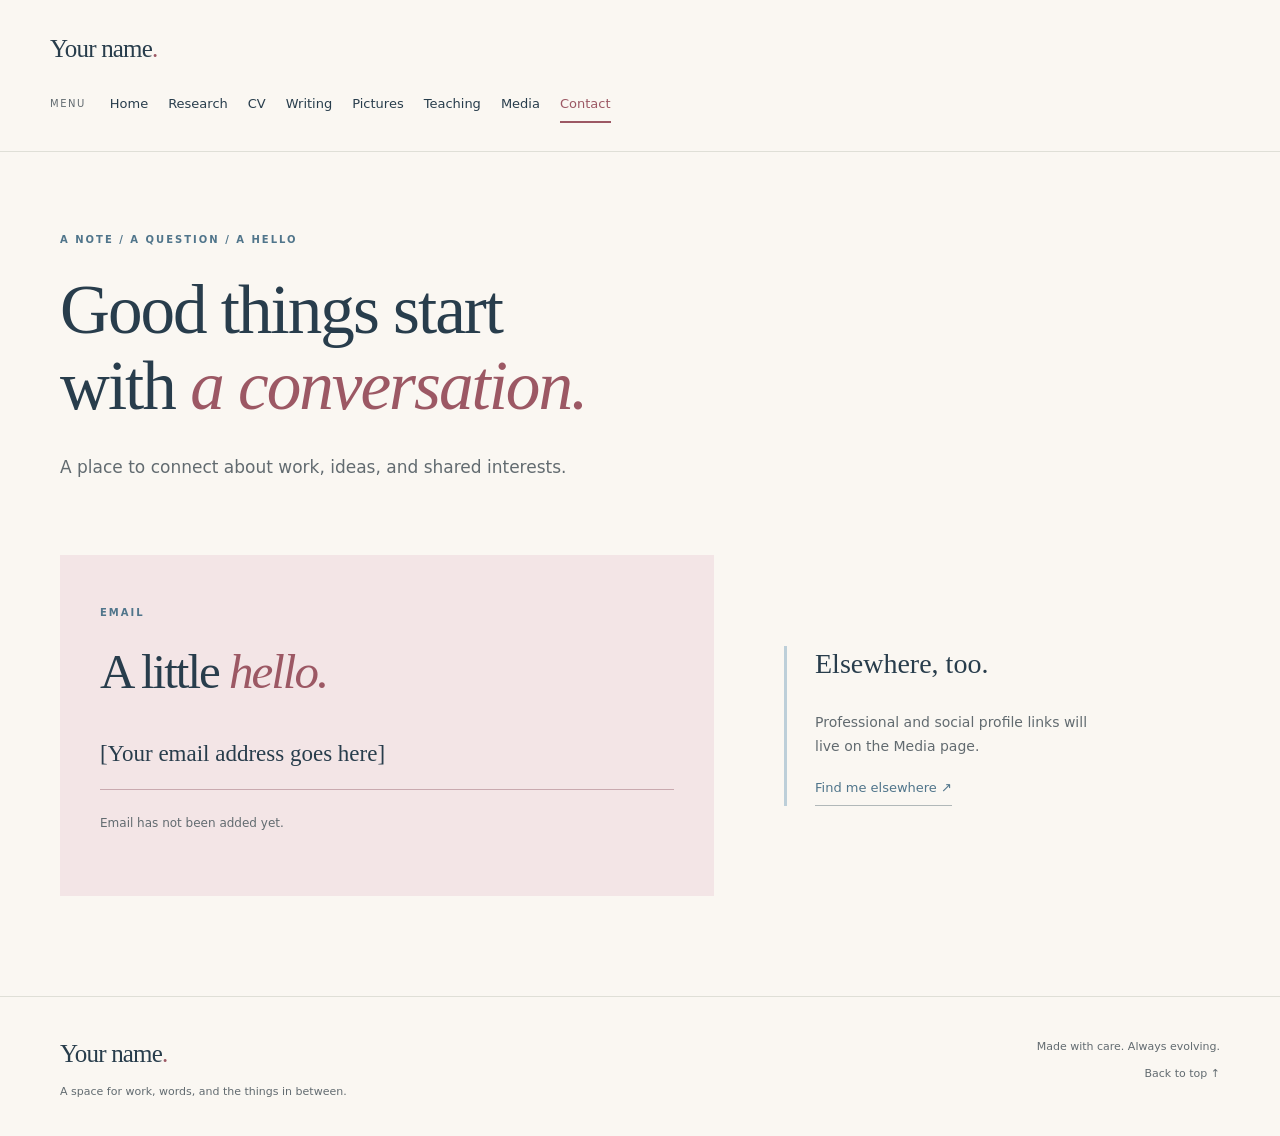
==== commit 6d72deed: "More improvements on the initial version" ====
--- a/contact.html
+++ b/contact.html
@@ -1,4 +1,4 @@
 <!doctype html>
-<html lang="en"><head><meta charset="utf-8"><meta name="viewport" content="width=device-width, initial-scale=1"><meta name="description" content="A personal space for academic work, writing, and everyday interests. Personal content coming soon."><meta name="theme-color" content="#faf7f2"><title>Contact · Your name</title><link rel="icon" href="assets/images/favicon.svg" type="image/svg+xml"><link rel="stylesheet" href="assets/css/style.css"><script src="assets/js/main.js" defer></script></head>
+<html lang="en"><head><meta charset="utf-8"><meta name="viewport" content="width=device-width, initial-scale=1"><meta name="description" content="A personal space for academic work, writing, and everyday interests. Personal content coming soon."><meta name="theme-color" content="#faf7f2"><title>Contact · Your name</title><link rel="icon" href="assets/images/favicon.svg" type="image/svg+xml"><link rel="stylesheet" href="assets/css/style.css?v=5"><script src="assets/js/main.js?v=4" defer></script></head>
 <body><a class="skip-link" href="#main">Skip to content</a><header class="site-header"><div class="header-inner"><a class="brand" href="index.html">Your name<span class="brand-dot">.</span></a><span class="menu-label">Menu</span><button class="menu-toggle" aria-expanded="false" aria-controls="navigation" hidden>Menu <span aria-hidden="true">☰</span></button><nav id="navigation" aria-label="Main navigation"><a href="index.html">Home</a><a href="publications.html">Research</a><a href="cv.html">CV</a><a href="writing.html">Writing</a><a href="pictures.html">Pictures</a><a href="teaching.html">Teaching</a><a href="media.html">Media</a><a href="contact.html" aria-current="page">Contact</a></nav></div></header>
 <main id="main"><section class="page-intro container"><p class="eyebrow">A note / A question / A hello</p><h1>Good things start<br>with <em>a conversation.</em></h1><p class="lede">A place to connect about work, ideas, and shared interests.</p></section><section class="container section-bottom contact-layout"><div class="contact-card"><p class="eyebrow">Email</p><h2>A little <em>hello.</em></h2><p class="email-placeholder">[Your email address goes here]</p><p class="content-note">Email has not been added yet.</p></div><div class="contact-aside"><h3>Elsewhere, too.</h3><p>Professional and social profile links will live on the Media page.</p><a class="text-link" href="media.html">Find me elsewhere ↗</a></div></section></main><footer class="site-footer"><div><a class="brand" href="index.html">Your name<span class="brand-dot">.</span></a><p>A space for work, words, and the things in between.</p></div><div class="footer-note">Made with care. Always evolving.<a href="#main">Back to top ↑</a></div></footer></body></html>
--- a/assets/css/style.css
+++ b/assets/css/style.css
@@ -1,7 +1,7 @@
 /* Shared palette and spacing: edit these variables to personalize the whole site. */
-:root{--paper:#faf7f2;--ink:#283d4c;--muted:#626b70;--pink:#f1dedf;--blue:#eaf1f4;--sage:#e5ecdf;--peach:#f5e5d5;--olive:#52664e;--line:#dfdfd7;--rose:#9c5864;--serif:Georgia,'Times New Roman',serif;--sans:system-ui,-apple-system,BlinkMacSystemFont,'Segoe UI',sans-serif;--width:1160px}*{box-sizing:border-box}html{scroll-behavior:smooth;scroll-padding-top:30px}body{margin:0;background:var(--paper);color:var(--ink);font-family:var(--sans);font-size:16px;line-height:1.75}a{color:inherit;text-decoration:none}button{font:inherit}a,button{-webkit-tap-highlight-color:transparent}a:focus-visible,button:focus-visible{outline:3px solid #9c5864;outline-offset:6px}button{cursor:pointer}::selection{background:var(--pink)}[hidden]{display:none!important}.container{width:min(var(--width),calc(100% - 100px));margin-inline:auto}.site-header{border-bottom:1px solid var(--line)}.header-inner{max-width:1360px;margin:auto;padding:27px 50px;display:flex;align-items:center;justify-content:space-between;gap:35px}.brand{font-family:var(--serif);font-size:25px;white-space:nowrap;letter-spacing:-.8px}.brand-dot{color:var(--rose)}nav{display:flex;gap:25px;align-items:center}nav a{font-size:13px;position:relative;padding:8px 0}nav a:after{content:'';position:absolute;bottom:1px;left:0;height:2px;background:var(--rose);width:0;transition:width .2s}nav a:hover:after,nav a[aria-current]:after{width:100%}nav a[aria-current]{color:var(--rose)}.menu-toggle{display:none;background:none;border:1px solid var(--line);padding:5px 12px;border-radius:6px}.skip-link{position:absolute;left:15px;top:-80px;background:var(--ink);color:white;padding:10px 20px;z-index:10}.skip-link:focus{top:10px}h1,h2,h3,p{margin-top:0}h1,h2,h3{font-weight:400}h1,h2{font-family:var(--serif);line-height:1.1;letter-spacing:-2px}h1{font-size:clamp(48px,5.4vw,76px);margin-bottom:28px}h2{font-size:clamp(36px,4vw,49px);margin-bottom:25px}h3{font-family:var(--serif);font-size:28px;line-height:1.3}em{color:var(--rose);font-weight:400}.eyebrow{text-transform:uppercase;letter-spacing:2px;font-size:10px;font-weight:650;margin-bottom:24px;line-height:1.6}.lede{font-size:17px;line-height:1.85;color:var(--muted);max-width:540px}.content-note{font-size:12px;color:var(--muted)}.hero{padding-top:90px;padding-bottom:95px;display:grid;grid-template-columns:1.3fr 1fr;align-items:center;gap:85px}.hero-copy .lede{max-width:490px}.button{display:inline-flex;align-items:center;justify-content:space-between;gap:28px;background:var(--ink);color:#fff;padding:13px 22px;border-radius:4px;font-size:13px;transition:background .2s,transform .2s}.button:hover{background:#435d6e;transform:translateY(-2px)}.text-link{font-size:13px;border-bottom:1px solid #b1b8b9;padding-bottom:5px;display:inline-block}.text-link:hover{color:var(--rose);border-color:var(--rose)}.hero-visual{position:relative;padding:15px 20px 30px 0}.photo-frame{padding:13px 13px 0;background:#fffdf8;transform:rotate(3deg);box-shadow:0 12px 40px #283d4c0d;border:1px solid #e5dfd5}.portrait-placeholder{height:340px;background:#e8eff0;position:relative;overflow:hidden;display:flex;align-items:center;justify-content:center}.portrait-placeholder:before{content:'';width:230px;height:300px;background:#f1f5f4;border-radius:160px 160px 0 0;position:absolute;bottom:-15px}.portrait-placeholder svg{height:100%;position:absolute;fill:#d8e2e5;opacity:.75}.portrait-placeholder>span{position:absolute;bottom:22px;background:#faf7f2df;padding:4px 14px;font-size:11px;letter-spacing:1px}.photo-caption{display:flex;justify-content:space-between;font-size:10px;letter-spacing:.7px;padding:13px 3px}.photo-caption>span:last-child{font-size:18px;color:var(--rose)}.section-space{padding-block:100px}.about{border-top:1px solid var(--line);display:grid;grid-template-columns:1fr 1.25fr;gap:90px}.about-body{padding-top:16px}.about-body>p{color:var(--muted);font-size:15px}.soft-underline{box-shadow:inset 0 -9px var(--pink)}.pill{font-size:10px;border:1px solid #cbd4d7;border-radius:30px;padding:5px 12px;color:var(--muted)}.quote-section{background:#f1f4f5;border-block:1px solid #d8e0e3;text-align:center}.quote-inner{max-width:790px;padding:48px 0}.quote-mark{font-family:var(--serif);font-size:80px;line-height:.8;color:#9cb1bc;display:block}.quote-inner .eyebrow{margin-bottom:15px}.quote-inner blockquote{font-family:var(--serif);font-size:29px;line-height:1.5;margin:0 0 20px}.quote-credit{font-size:12px;color:var(--muted);margin:0}.section-heading{display:flex;justify-content:space-between;align-items:end;margin-bottom:25px}.section-heading>p{font-size:13px;color:var(--muted)}.explore-grid{display:grid;grid-template-columns:repeat(3,1fr);gap:22px}.explore-card{padding:28px;min-height:320px;position:relative;border:1px solid #283d4c0c;border-radius:3px;transition:transform .25s,box-shadow .25s}.explore-card:hover{transform:translateY(-5px);box-shadow:0 12px 30px #283d4c0b}.pink{background:#f3e5e6}.blue{background:#ebf1f4}.cream{background:var(--sage)}.card-number{font-size:10px;text-transform:uppercase;letter-spacing:1.2px}.card-symbol{display:block;font-family:var(--serif);font-size:54px;line-height:1.5;margin:15px 0 8px;color:#7a6570}.blue .card-symbol{color:#597581}.cream .card-symbol{color:var(--olive)}.explore-card h3{margin-bottom:10px}.explore-card p{font-size:13px;max-width:230px;margin-bottom:15px;color:#52616a}.card-arrow{position:absolute;right:24px;bottom:23px;font-size:23px}.hello-band{border-top:1px solid var(--line);padding:55px 0 70px;display:flex;align-items:center;justify-content:space-between}.hello-band h2{margin:0}.site-footer{border-top:1px solid var(--line);padding:35px max(50px,calc((100% - 1160px)/2));display:flex;justify-content:space-between;gap:25px}.site-footer p,.footer-note{font-size:11px;color:var(--muted)}.site-footer p{margin:6px 0 0}.footer-note{text-align:right;padding-top:5px}.footer-note a{display:block;margin-top:8px}.page-intro{padding-top:80px;padding-bottom:55px}.page-intro h1{max-width:850px}.page-intro .lede{max-width:630px}.section-bottom{padding-bottom:100px}.collection-toolbar{border-top:1px solid var(--line);padding:22px 0 28px;display:flex;justify-content:space-between;align-items:center;gap:20px}.collection-toolbar p{margin:0}.filters{display:flex;gap:7px;flex-wrap:wrap}.filters button{border:1px solid transparent;background:none;border-radius:30px;padding:7px 13px;font-size:11px;color:var(--muted)}.filters button:hover{border-color:var(--line)}.filters button[aria-pressed=true]{background:var(--ink);color:white}.writing-row{display:grid;grid-template-columns:150px 1fr 115px;gap:25px;border-bottom:1px solid var(--line);padding:35px 0}.writing-row:first-child{border-top:1px solid var(--line)}.row-meta{font-family:var(--serif);font-size:27px;color:var(--rose)}.row-meta span{display:block;font-family:var(--sans);font-size:10px;color:var(--muted)}.writing-row h2{font-size:30px;letter-spacing:-.7px;margin-bottom:10px}.writing-row h2 a:hover{color:var(--rose)}.writing-row h2 span{font-size:20px}.writing-row p{font-size:14px;color:var(--muted);margin-bottom:0}.row-date{font-size:11px;color:var(--muted);padding-top:8px;text-align:right}.quiet-note{text-align:center;font-family:var(--serif);font-style:italic;font-size:18px;color:var(--muted);padding-top:40px}.publication-layout{display:grid;grid-template-columns:230px 1fr;gap:70px}.publication-layout aside{border-top:1px solid var(--line);padding-top:20px}.publication-layout aside a{display:block;font-size:12px;margin:15px 0}.publication-section{border-top:1px solid var(--line);padding:25px 0 40px;scroll-margin-top:30px}.publication-section h2{font-size:34px;letter-spacing:-1px;display:flex;justify-content:space-between}.small-index{font:12px var(--sans);color:var(--rose);padding-top:10px}.publication-entry h3{margin:20px 0 10px}.publication-entry p{font-size:14px;color:var(--muted);margin-bottom:6px}.disabled-link{display:inline-block;font-size:12px;margin-top:18px;color:var(--muted)}.empty-panel{background:var(--blue);padding:27px}.empty-panel h3{font-size:24px;margin-bottom:12px}.empty-panel p{font-size:14px;margin:0}.gallery-grid{display:grid;grid-template-columns:repeat(3,1fr);gap:32px 25px}.gallery-item{margin:0}.gallery-placeholder{height:290px;position:relative;overflow:hidden;background:#e4dfd4;display:grid;place-items:center}.gallery-item:nth-child(2n) .gallery-placeholder{height:340px}.gallery-placeholder:before,.gallery-placeholder:after{content:'';position:absolute}.art-shape{position:absolute}.art-1{background:#ebddde}.art-1 .art-shape{width:160px;height:200px;border-radius:100px 100px 0 0;background:#f6ece4;transform:rotate(-15deg)}.art-1:after{height:130px;width:130px;background:#d3dfe2;border-radius:50%;left:-25px;bottom:-20px}.art-2{background:#e9f0f0}.art-2 .art-shape{width:170px;height:170px;border:30px solid #cbd8db;border-radius:50%}.art-2:after{height:160px;width:100%;background:#c7d5cf;bottom:-70px;transform:rotate(-15deg)}.art-3{background:#eae0cd}.art-3 .art-shape{height:230px;width:140px;border-radius:100px 100px 0 0;background:#d9e0e3;bottom:0}.art-3:after{height:85px;width:85px;border-radius:50%;background:#dcb6b7;top:40px;left:35px}.art-4{background:#e8eef0}.art-4 .art-shape{width:180px;height:180px;background:#f2e8d8;transform:rotate(45deg)}.art-5{background:#e9d9d0}.art-5 .art-shape{width:170px;height:170px;border:1px solid #a28278;border-radius:50%;box-shadow:25px 15px 0 #f2e9dd,-25px -15px 0 #dcc5c2}.art-6{background:#e4e6d8}.art-6 .art-shape{width:120px;height:190px;background:#b1c4bd;border-radius:80px 0 80px 0;transform:rotate(25deg)}.image-label{position:absolute;bottom:16px;left:16px;background:#faf7f2e8;padding:3px 9px;font-size:10px;letter-spacing:.5px}.gallery-item figcaption{display:flex;justify-content:space-between;font-size:12px;padding-top:12px}.gallery-item figcaption>span:last-child{color:var(--rose);font-size:10px}.coming-soon{padding:65px 30px;background:var(--sage);text-align:center;border:1px solid #d8e0e3}.coming-soon>p:not(.eyebrow){max-width:480px;margin:0 auto 30px;color:var(--muted);font-size:15px}.contact-layout{display:grid;grid-template-columns:1.5fr 1fr;gap:70px;align-items:center}.contact-card{background:#f3e5e6;padding:50px 40px}.email-placeholder{font-family:var(--serif);font-size:23px;overflow-wrap:anywhere;border-bottom:1px solid #c9a9af;padding-bottom:15px;margin-top:35px}.contact-aside p{font-size:14px;color:var(--muted);max-width:300px}.cv-toolbar{border-block:1px solid var(--line);display:flex;justify-content:space-between;gap:15px;padding:15px 0;font-size:13px}.cv-placeholder{text-align:center;background:#eeede7;padding:65px 25px;margin-top:25px;border:1px dashed #bac5c7}.cv-placeholder h2{font-size:35px}.cv-placeholder p{color:var(--muted)}.document-icon{display:block;width:65px;height:85px;border:1px solid #9aacb4;margin:0 auto 30px;font-size:50px;line-height:1.4;background:#faf7f2;transform:rotate(-5deg);color:#9aacb4}.cv-viewer{width:100%;height:85vh;border:1px solid var(--line);margin-top:25px}.media-row{display:flex;align-items:center;gap:30px;border-top:1px solid var(--line);padding:30px 0}.media-row:last-child{border-bottom:1px solid var(--line)}.media-row h2{font-size:30px;letter-spacing:-.5px;margin:0 0 7px}.media-row p{font-size:13px;color:var(--muted);margin:0}.media-row>.pill{margin-left:auto;white-space:nowrap}.media-icon{display:grid;place-items:center;background:var(--blue);width:65px;height:65px;font-family:var(--serif);font-size:32px;border-radius:50%;flex-shrink:0}.youtube{background:var(--pink)}.other{background:var(--sage)}.reading-page{max-width:740px;padding-block:50px 90px}.reading-page header{padding-top:50px;border-bottom:1px solid var(--line);padding-bottom:25px}.reading-page h1{font-size:60px}.article-meta{font-size:12px;color:var(--muted)}.article-meta span{margin-inline:10px}.article-body{font-family:var(--serif);font-size:20px;line-height:1.9;padding-top:35px}.article-body h2{font-size:33px;margin-top:35px;letter-spacing:-.5px}.article-body blockquote{border-left:3px solid #bd8290;margin:30px 0;padding:10px 25px;background:#f3eae9;font-style:italic}.article-end{display:flex;justify-content:space-between;border-top:1px solid var(--line);padding-top:25px;margin-top:45px}.article-end>span{font-size:28px;color:var(--rose)}
+:root{--paper:#faf7f2;--ink:#283d4c;--muted:#626b70;--pink:#f1dedf;--blue:#eaf1f4;--accent-blue:#648ba3;--blue-text:#50758b;--line:#dfdfd7;--rose:#9c5864;--serif:Georgia,'Times New Roman',serif;--sans:system-ui,-apple-system,BlinkMacSystemFont,'Segoe UI',sans-serif;--width:1160px}*{box-sizing:border-box}html{scroll-behavior:smooth;scroll-padding-top:30px}body{margin:0;background:var(--paper);color:var(--ink);font-family:var(--sans);font-size:16px;line-height:1.75}a{color:inherit;text-decoration:none}button{font:inherit}a,button{-webkit-tap-highlight-color:transparent}a:focus-visible,button:focus-visible{outline:3px solid #9c5864;outline-offset:6px}button{cursor:pointer}::selection{background:var(--pink)}[hidden]{display:none!important}.container{width:min(var(--width),calc(100% - 100px));margin-inline:auto}.site-header{border-bottom:1px solid var(--line)}.header-inner{max-width:1360px;margin:auto;padding:27px 50px;display:flex;align-items:center;justify-content:space-between;gap:35px}.brand{font-family:var(--serif);font-size:25px;white-space:nowrap;letter-spacing:-.8px}.brand-dot{color:var(--rose)}nav{display:flex;gap:25px;align-items:center}nav a{font-size:13px;position:relative;padding:8px 0}nav a:after{content:'';position:absolute;bottom:1px;left:0;height:2px;background:var(--rose);width:0;transition:width .2s}nav a:hover:after,nav a[aria-current]:after{width:100%}nav a[aria-current]{color:var(--rose)}.menu-toggle{display:inline-flex;align-items:center;gap:10px;background:none;border:1px solid var(--line);padding:5px 12px;border-radius:6px}.skip-link{position:absolute;left:15px;top:-80px;background:var(--ink);color:white;padding:10px 20px;z-index:10}.skip-link:focus{top:10px}h1,h2,h3,p{margin-top:0}h1,h2,h3{font-weight:400}h1,h2{font-family:var(--serif);line-height:1.1;letter-spacing:-2px}h1{font-size:clamp(48px,5.4vw,76px);margin-bottom:28px}h2{font-size:clamp(36px,4vw,49px);margin-bottom:25px}h3{font-family:var(--serif);font-size:28px;line-height:1.3}em{color:var(--rose);font-weight:400}.eyebrow{text-transform:uppercase;letter-spacing:2px;font-size:10px;font-weight:650;margin-bottom:24px;line-height:1.6}.lede{font-size:17px;line-height:1.85;color:var(--muted);max-width:540px}.content-note{font-size:12px;color:var(--muted)}.hero{padding-top:90px;padding-bottom:95px;display:grid;grid-template-columns:1.3fr 1fr;align-items:center;gap:85px}.hero-copy .lede{max-width:490px}.button{display:inline-flex;align-items:center;justify-content:space-between;gap:28px;background:var(--ink);color:#fff;padding:13px 22px;border-radius:4px;font-size:13px;transition:background .2s,transform .2s}.button:hover{background:#435d6e;transform:translateY(-2px)}.text-link{font-size:13px;border-bottom:1px solid #b1b8b9;padding-bottom:5px;display:inline-block}.text-link:hover{color:var(--rose);border-color:var(--rose)}.hero-visual{position:relative;padding:15px 20px 30px 0}.photo-frame{padding:13px 13px 0;background:#fffdf8;transform:rotate(3deg);box-shadow:0 12px 40px #283d4c0d;border:1px solid #e5dfd5}.portrait-placeholder{height:340px;background:#e8eff0;position:relative;overflow:hidden;display:flex;align-items:center;justify-content:center}.portrait-placeholder:before{content:'';width:230px;height:300px;background:#f1f5f4;border-radius:160px 160px 0 0;position:absolute;bottom:-15px}.portrait-placeholder svg{height:100%;position:absolute;fill:#d8e2e5;opacity:.75}.portrait-placeholder>span{position:absolute;bottom:22px;background:#faf7f2df;padding:4px 14px;font-size:11px;letter-spacing:1px}.photo-caption{display:flex;justify-content:space-between;font-size:10px;letter-spacing:.7px;padding:13px 3px}.photo-caption>span:last-child{font-size:18px;color:var(--rose)}.section-space{padding-block:100px}.about{border-top:1px solid var(--line);display:grid;grid-template-columns:1fr 1.25fr;gap:90px}.about-body{padding-top:16px}.about-body>p{color:var(--muted);font-size:15px}.soft-underline{box-shadow:inset 0 -9px var(--pink)}.pill{font-size:10px;border:1px solid #cbd4d7;border-radius:30px;padding:5px 12px;color:var(--muted)}.quote-section{background:#f1f4f5;border-block:1px solid #d8e0e3;text-align:center}.quote-inner{max-width:790px;padding:48px 0}.quote-mark{font-family:var(--serif);font-size:80px;line-height:.8;color:#9cb1bc;display:block}.quote-inner .eyebrow{margin-bottom:15px}.quote-inner blockquote{font-family:var(--serif);font-size:29px;line-height:1.5;margin:0 0 20px}.quote-credit{font-size:12px;color:var(--muted);margin:0}.section-heading{display:flex;justify-content:space-between;align-items:end;margin-bottom:25px}.section-heading>p{font-size:13px;color:var(--muted)}.explore-grid{display:grid;grid-template-columns:repeat(3,1fr);gap:22px}.explore-card{padding:28px;min-height:320px;position:relative;border:1px solid #283d4c0c;border-radius:3px;transition:transform .25s,box-shadow .25s}.explore-card:hover{transform:translateY(-5px);box-shadow:0 12px 30px #283d4c0b}.pink{background:#f3e5e6}.blue{background:#ebf1f4}.cream{background:#eeeadf}.card-number{font-size:10px;text-transform:uppercase;letter-spacing:1.2px}.card-symbol{display:block;font-family:var(--serif);font-size:54px;line-height:1.5;margin:15px 0 8px;color:#7a6570}.blue .card-symbol{color:#597581}.cream .card-symbol{color:#92816a}.explore-card h3{margin-bottom:10px}.explore-card p{font-size:13px;max-width:230px;margin-bottom:15px;color:#52616a}.card-arrow{position:absolute;right:24px;bottom:23px;font-size:23px}.hello-band{border-top:1px solid var(--line);padding:55px 0 70px;display:flex;align-items:center;justify-content:space-between}.hello-band h2{margin:0}.site-footer{border-top:1px solid var(--line);padding:35px max(50px,calc((100% - 1160px)/2));display:flex;justify-content:space-between;gap:25px}.site-footer p,.footer-note{font-size:11px;color:var(--muted)}.site-footer p{margin:6px 0 0}.footer-note{text-align:right;padding-top:5px}.footer-note a{display:block;margin-top:8px}.page-intro{padding-top:80px;padding-bottom:55px}.page-intro h1{max-width:850px}.page-intro .lede{max-width:630px}.section-bottom{padding-bottom:100px}.collection-toolbar{border-top:1px solid var(--line);padding:22px 0 28px;display:flex;justify-content:space-between;align-items:center;gap:20px}.collection-toolbar p{margin:0}.filters{display:flex;gap:7px;flex-wrap:wrap}.filters button{border:1px solid transparent;background:none;border-radius:30px;padding:7px 13px;font-size:11px;color:var(--muted)}.filters button:hover{border-color:var(--line)}.filters button[aria-pressed=true]{background:var(--ink);color:white}.writing-row{display:grid;grid-template-columns:150px 1fr 115px;gap:25px;border-bottom:1px solid var(--line);padding:35px 0}.writing-row:first-child{border-top:1px solid var(--line)}.row-meta{font-family:var(--serif);font-size:27px;color:var(--rose)}.row-meta span{display:block;font-family:var(--sans);font-size:10px;color:var(--muted)}.writing-row h2{font-size:30px;letter-spacing:-.7px;margin-bottom:10px}.writing-row h2 a:hover{color:var(--rose)}.writing-row h2 span{font-size:20px}.writing-row p{font-size:14px;color:var(--muted);margin-bottom:0}.row-date{font-size:11px;color:var(--muted);padding-top:8px;text-align:right}.quiet-note{text-align:center;font-family:var(--serif);font-style:italic;font-size:18px;color:var(--muted);padding-top:40px}.publication-layout{display:grid;grid-template-columns:230px 1fr;gap:70px}.publication-layout aside{border-top:1px solid var(--line);padding-top:20px}.publication-layout aside a{display:block;font-size:12px;margin:15px 0}.publication-section{border-top:1px solid var(--line);padding:25px 0 40px;scroll-margin-top:30px}.publication-section h2{font-size:34px;letter-spacing:-1px;display:flex;justify-content:space-between}.small-index{font:12px var(--sans);color:var(--rose);padding-top:10px}.publication-entry h3{margin:20px 0 10px}.publication-entry p{font-size:14px;color:var(--muted);margin-bottom:6px}.disabled-link{display:inline-block;font-size:12px;margin-top:18px;color:var(--muted)}.empty-panel{background:var(--blue);padding:27px}.empty-panel h3{font-size:24px;margin-bottom:12px}.empty-panel p{font-size:14px;margin:0}.gallery-grid{display:grid;grid-template-columns:repeat(3,1fr);gap:32px 25px}.gallery-item{margin:0}.gallery-placeholder{height:290px;position:relative;overflow:hidden;background:#e4dfd4;display:grid;place-items:center}.gallery-item:nth-child(2n) .gallery-placeholder{height:340px}.gallery-placeholder:before,.gallery-placeholder:after{content:'';position:absolute}.art-shape{position:absolute}.art-1{background:#ebddde}.art-1 .art-shape{width:160px;height:200px;border-radius:100px 100px 0 0;background:#f6ece4;transform:rotate(-15deg)}.art-1:after{height:130px;width:130px;background:#d3dfe2;border-radius:50%;left:-25px;bottom:-20px}.art-2{background:#e9f0f0}.art-2 .art-shape{width:170px;height:170px;border:30px solid #cbd8db;border-radius:50%}.art-2:after{height:160px;width:100%;background:#c7d5cf;bottom:-70px;transform:rotate(-15deg)}.art-3{background:#eae0cd}.art-3 .art-shape{height:230px;width:140px;border-radius:100px 100px 0 0;background:#d9e0e3;bottom:0}.art-3:after{height:85px;width:85px;border-radius:50%;background:#dcb6b7;top:40px;left:35px}.art-4{background:#e8eef0}.art-4 .art-shape{width:180px;height:180px;background:#f2e8d8;transform:rotate(45deg)}.art-5{background:#e9d9d0}.art-5 .art-shape{width:170px;height:170px;border:1px solid #a28278;border-radius:50%;box-shadow:25px 15px 0 #f2e9dd,-25px -15px 0 #dcc5c2}.art-6{background:#e4e6d8}.art-6 .art-shape{width:120px;height:190px;background:#b1c4bd;border-radius:80px 0 80px 0;transform:rotate(25deg)}.image-label{position:absolute;bottom:16px;left:16px;background:#faf7f2e8;padding:3px 9px;font-size:10px;letter-spacing:.5px}.gallery-item figcaption{display:flex;justify-content:space-between;font-size:12px;padding-top:12px}.gallery-item figcaption>span:last-child{color:var(--rose);font-size:10px}.coming-soon{padding:65px 30px;background:#eeeadf;text-align:center;border:1px solid #d8e0e3}.coming-soon>p:not(.eyebrow){max-width:480px;margin:0 auto 30px;color:var(--muted);font-size:15px}.contact-layout{display:grid;grid-template-columns:1.5fr 1fr;gap:70px;align-items:center}.contact-card{background:#f3e5e6;padding:50px 40px}.email-placeholder{font-family:var(--serif);font-size:23px;overflow-wrap:anywhere;border-bottom:1px solid #c9a9af;padding-bottom:15px;margin-top:35px}.contact-aside p{font-size:14px;color:var(--muted);max-width:300px}.cv-toolbar{border-block:1px solid var(--line);display:flex;justify-content:space-between;gap:15px;padding:15px 0;font-size:13px}.cv-placeholder{text-align:center;background:#eeede7;padding:65px 25px;margin-top:25px;border:1px dashed #bac5c7}.cv-placeholder h2{font-size:35px}.cv-placeholder p{color:var(--muted)}.document-icon{display:block;width:65px;height:85px;border:1px solid #9aacb4;margin:0 auto 30px;font-size:50px;line-height:1.4;background:#faf7f2;transform:rotate(-5deg);color:#9aacb4}.cv-viewer{width:100%;height:85vh;border:1px solid var(--line);margin-top:25px}.media-row{display:flex;align-items:center;gap:30px;border-top:1px solid var(--line);padding:30px 0}.media-row:last-child{border-bottom:1px solid var(--line)}.media-row h2{font-size:30px;letter-spacing:-.5px;margin:0 0 7px}.media-row p{font-size:13px;color:var(--muted);margin:0}.media-row>.pill{margin-left:auto;white-space:nowrap}.media-icon{display:grid;place-items:center;background:var(--blue);width:65px;height:65px;font-family:var(--serif);font-size:32px;border-radius:50%;flex-shrink:0}.youtube{background:var(--pink)}.other{background:#eeeadf}.reading-page{max-width:740px;padding-block:50px 90px}.reading-page header{padding-top:50px;border-bottom:1px solid var(--line);padding-bottom:25px}.reading-page h1{font-size:60px}.article-meta{font-size:12px;color:var(--muted)}.article-meta span{margin-inline:10px}.article-body{font-family:var(--serif);font-size:20px;line-height:1.9;padding-top:35px}.article-body h2{font-size:33px;margin-top:35px;letter-spacing:-.5px}.article-body blockquote{border-left:3px solid #bd8290;margin:30px 0;padding:10px 25px;background:#f3eae9;font-style:italic}.article-end{display:flex;justify-content:space-between;border-top:1px solid var(--line);padding-top:25px;margin-top:45px}.article-end>span{font-size:28px;color:var(--rose)}
 @media(min-width:1450px){.hero{padding-block:110px}}@media(max-width:1050px){.header-inner{padding-inline:30px;gap:20px}nav{gap:16px}.container{width:calc(100% - 70px)}.hero{gap:50px}.portrait-placeholder{height:300px}.about{gap:45px}.publication-layout{grid-template-columns:180px 1fr;gap:35px}.gallery-placeholder{height:240px}.gallery-item:nth-child(2n) .gallery-placeholder{height:280px}.site-footer{padding-inline:35px}}
-@media(max-width:780px){.header-inner{flex-wrap:wrap;padding:18px 24px;gap:10px}.menu-toggle:not([hidden]){display:block}nav{width:100%;flex-wrap:wrap;gap:8px 24px;padding:10px 0}html.js nav{display:none}html.js nav.is-open{display:flex}.container{width:calc(100% - 48px)}.hero{padding-top:55px;padding-bottom:65px;gap:55px;grid-template-columns:1fr}.hero-copy{max-width:550px}h1{font-size:58px}.hero-visual{max-width:360px;width:85%;margin:0 auto}.portrait-placeholder{height:310px}.section-space{padding-block:65px}.about{grid-template-columns:1fr;gap:10px}.about h2 br{display:none}.quote-inner{padding:40px 15px}.quote-inner blockquote{font-size:25px}.section-heading{align-items:start;gap:20px}.section-heading>p{display:none}.explore-grid{gap:13px}.explore-card{padding:20px;min-height:300px}.explore-card h3{font-size:25px}.explore-card p{font-size:12px}.card-number{font-size:9px}.hello-band{padding:40px 0 55px;gap:25px}.hello-band h2{font-size:35px}.site-footer{padding:28px 24px}.page-intro{padding-top:55px;padding-bottom:30px}.page-intro h1{font-size:53px}.section-bottom{padding-bottom:65px}.collection-toolbar{align-items:start;flex-direction:column;gap:15px}.writing-row{grid-template-columns:90px 1fr;gap:20px}.row-date{grid-column:2;text-align:left;padding:0}.writing-row h2{font-size:27px}.row-meta span{font-size:9px}.publication-layout{grid-template-columns:1fr;gap:20px}.publication-layout aside{display:flex;gap:20px;flex-wrap:wrap}.publication-layout aside .eyebrow{width:100%;margin:0}.publication-layout aside a{margin:0 0 10px}.gallery-grid{grid-template-columns:repeat(2,1fr)}.gallery-placeholder,.gallery-item:nth-child(2n) .gallery-placeholder{height:270px}.contact-layout{grid-template-columns:1fr;gap:35px}.contact-aside{padding:15px}.contact-card{padding:35px 25px}.media-row{gap:20px;flex-wrap:wrap}.media-row>.pill{margin-left:85px}.reading-page h1{font-size:49px}}
+@media(max-width:780px){.header-inner{flex-wrap:wrap;padding:18px 24px;gap:10px}nav{width:100%;flex-wrap:wrap;gap:8px 24px;padding:10px 0}.container{width:calc(100% - 48px)}.hero{padding-top:55px;padding-bottom:65px;gap:55px;grid-template-columns:1fr}.hero-copy{max-width:550px}h1{font-size:58px}.hero-visual{max-width:360px;width:85%;margin:0 auto}.portrait-placeholder{height:310px}.section-space{padding-block:65px}.about{grid-template-columns:1fr;gap:10px}.about h2 br{display:none}.quote-inner{padding:40px 15px}.quote-inner blockquote{font-size:25px}.section-heading{align-items:start;gap:20px}.section-heading>p{display:none}.explore-grid{gap:13px}.explore-card{padding:20px;min-height:300px}.explore-card h3{font-size:25px}.explore-card p{font-size:12px}.card-number{font-size:9px}.hello-band{padding:40px 0 55px;gap:25px}.hello-band h2{font-size:35px}.site-footer{padding:28px 24px}.page-intro{padding-top:55px;padding-bottom:30px}.page-intro h1{font-size:53px}.section-bottom{padding-bottom:65px}.collection-toolbar{align-items:start;flex-direction:column;gap:15px}.writing-row{grid-template-columns:90px 1fr;gap:20px}.row-date{grid-column:2;text-align:left;padding:0}.writing-row h2{font-size:27px}.row-meta span{font-size:9px}.publication-layout{grid-template-columns:1fr;gap:20px}.publication-layout aside{display:flex;gap:20px;flex-wrap:wrap}.publication-layout aside .eyebrow{width:100%;margin:0}.publication-layout aside a{margin:0 0 10px}.gallery-grid{grid-template-columns:repeat(2,1fr)}.gallery-placeholder,.gallery-item:nth-child(2n) .gallery-placeholder{height:270px}.contact-layout{grid-template-columns:1fr;gap:35px}.contact-aside{padding:15px}.contact-card{padding:35px 25px}.media-row{gap:20px;flex-wrap:wrap}.media-row>.pill{margin-left:85px}.reading-page h1{font-size:49px}}
 @media(max-width:480px){h1{font-size:49px}.eyebrow{font-size:9px;letter-spacing:1.5px}.hero-visual{width:88%}.portrait-placeholder{height:280px}.explore-grid{grid-template-columns:1fr}.explore-card{min-height:220px;padding:25px}.card-symbol{position:absolute;right:25px;top:15px;font-size:60px}.explore-card h3{margin-top:30px}.explore-card p{max-width:250px;font-size:13px}.hello-band{align-items:start;flex-direction:column}.site-footer{flex-direction:column;gap:15px}.footer-note{text-align:left}.footer-note a{display:inline-block;margin-left:15px}.page-intro h1{font-size:44px}.gallery-grid{gap:24px 14px}.gallery-placeholder,.gallery-item:nth-child(2n) .gallery-placeholder{height:215px}.gallery-item figcaption{font-size:10px;gap:10px}.image-label{font-size:8px;left:8px;bottom:10px}.writing-row{grid-template-columns:1fr;gap:10px}.row-meta{font-size:20px}.row-meta span{display:inline;margin-left:10px}.row-date{grid-column:1}.media-row h2{font-size:26px}.media-icon{width:50px;height:50px;font-size:25px}.media-row>.pill{margin-left:70px}.media-row>div{flex:1}.cv-toolbar{flex-direction:column;gap:0}.reading-page h1{font-size:43px}.article-body{font-size:18px}}
 @media(prefers-reduced-motion:reduce){html{scroll-behavior:auto}*,*:before,*:after{transition:none!important;animation:none!important}}
 
@@ -10,10 +10,33 @@
 
 /* Desktop retains a quiet Menu label; the mobile control expands the links. */
 .menu-label{margin-left:auto;border-left:1px solid var(--line);padding-left:22px;font-size:10px;letter-spacing:1.5px;text-transform:uppercase;color:var(--muted)}
-.hello-band{background:linear-gradient(110deg,var(--peach),#faf7f200 75%);padding-inline:28px;border-radius:5px}
-.photo-caption{background:#f5e5d540;margin-inline:-13px;padding-inline:16px}
+.hello-band{padding-inline:28px;border-radius:5px}
+.photo-caption{background:#eaf1f440;margin-inline:-13px;padding-inline:16px}
 .quote-section{border-top-color:#cfdbde}
-.contact-aside{border-left:3px solid #b4c5aa;padding-left:28px}
-.article-end{border-top-color:#c7d3be}
+.contact-aside{border-left:3px solid #bdcfd9;padding-left:28px}
+.article-end{border-top-color:#cbd8df}
 @media(max-width:1050px) and (min-width:781px){.header-inner{gap:16px;flex-wrap:wrap}.menu-label{padding-left:16px}nav{justify-content:flex-end;flex-wrap:wrap;gap:8px 16px;flex:1}}
-@media(max-width:780px){html.js .menu-label{display:none}.menu-toggle{margin-left:auto}.menu-label{border:0}.hello-band{padding-inline:22px}.contact-aside{padding-left:22px}}
+@media(max-width:780px){.menu-toggle{margin-left:auto}.menu-label{border:0}.hello-band{padding-inline:22px}.contact-aside{padding-left:22px}}
+
+/* Soft blue accents neutral labels and links; emphasized headings remain pink. */
+.eyebrow,.text-link{color:var(--blue-text)}
+/* Navigation is visible by default. Only phone layouts use the disclosure button. */
+@media(min-width:601px){
+  .header-inner{flex-wrap:wrap}
+  #navigation{display:flex;width:auto;flex:1;justify-content:flex-end;flex-wrap:wrap;gap:8px 20px;padding:0}
+  .menu-label{margin-left:auto}
+}
+@media(max-width:600px){
+  #navigation{width:100%;display:flex;flex-direction:column;align-items:stretch;gap:0;padding:12px 0 0}
+  #navigation a{padding:10px 0;border-bottom:1px solid var(--line)}
+}
+
+/* Place the entire menu row below the name on every screen size. */
+.header-inner{display:grid;grid-template-columns:auto 1fr;align-items:center;gap:14px 24px}
+.header-inner>.brand{grid-column:1 / -1;justify-self:start}
+.header-inner>.menu-label{grid-column:1;grid-row:2;margin:0;padding:0;border:0}
+.header-inner>.menu-toggle{grid-column:1;grid-row:2;margin:0;justify-self:start}
+.header-inner>#navigation{grid-column:2;grid-row:2;justify-content:flex-start}
+@media(max-width:600px){
+  .header-inner>#navigation{grid-column:1 / -1;grid-row:3}
+}
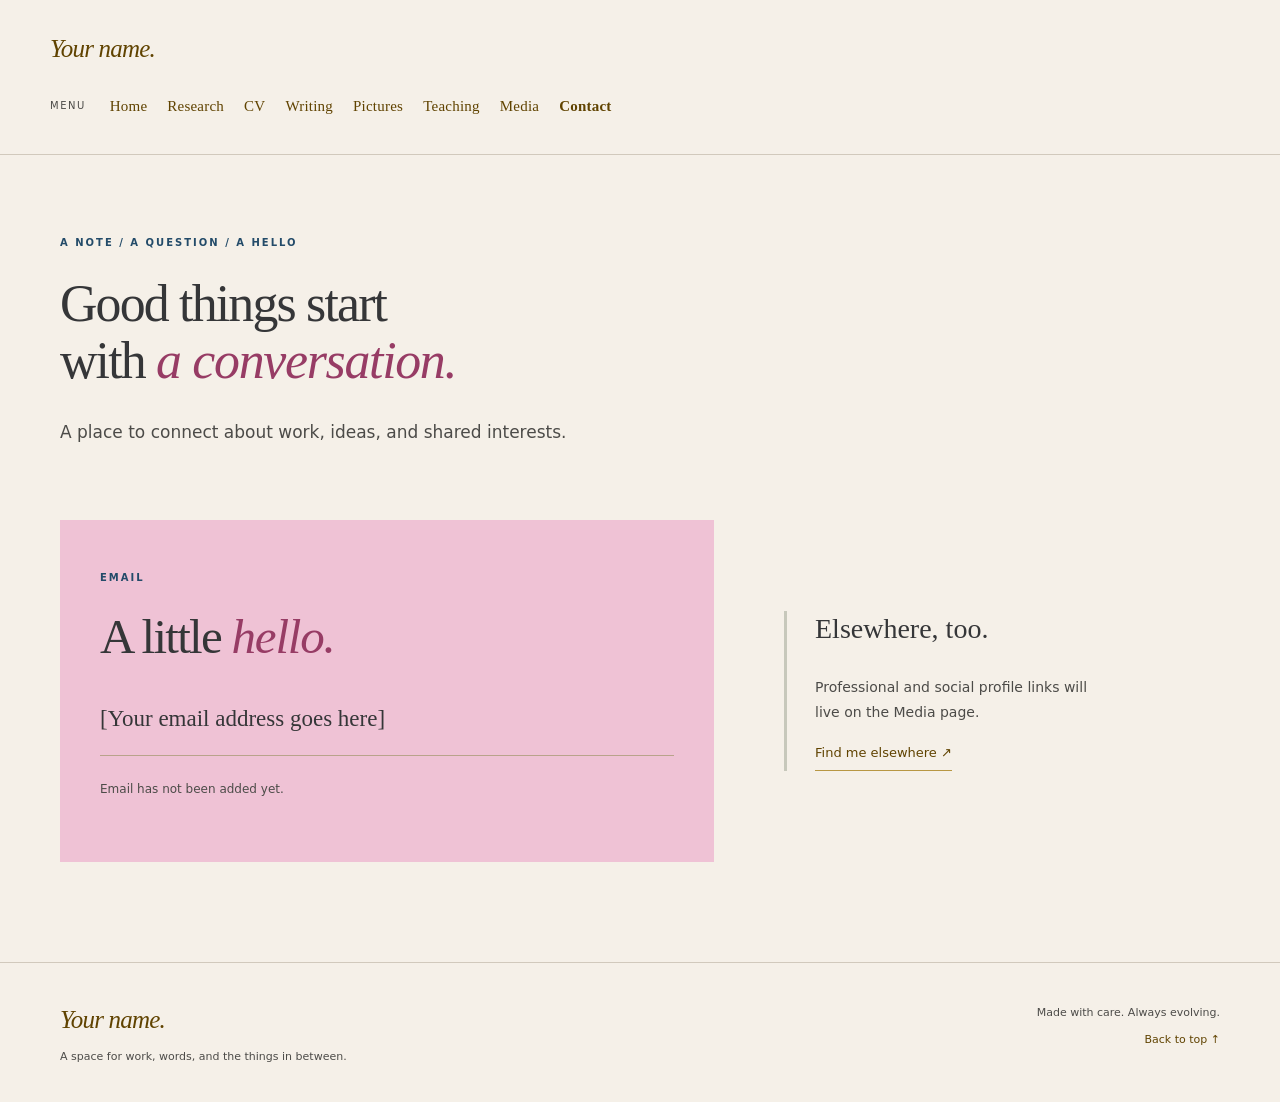
==== commit 3964abc0: "improve structure" ====
--- a/contact.html
+++ b/contact.html
@@ -1,4 +1,4 @@
 <!doctype html>
-<html lang="en"><head><meta charset="utf-8"><meta name="viewport" content="width=device-width, initial-scale=1"><meta name="description" content="A personal space for academic work, writing, and everyday interests. Personal content coming soon."><meta name="theme-color" content="#faf7f2"><title>Contact · Your name</title><link rel="icon" href="assets/images/favicon.svg" type="image/svg+xml"><link rel="stylesheet" href="assets/css/style.css?v=5"><script src="assets/js/main.js?v=4" defer></script></head>
+<html lang="en"><head><meta charset="utf-8"><meta name="viewport" content="width=device-width, initial-scale=1"><meta name="description" content="A personal space for academic work, writing, and everyday interests. Personal content coming soon."><meta name="theme-color" content="#f5f0e8"><title>Contact · Your name</title><link rel="icon" href="assets/images/favicon.svg" type="image/svg+xml"><link rel="stylesheet" href="assets/css/style.css?v=12"><script src="assets/js/main.js?v=4" defer></script></head>
 <body><a class="skip-link" href="#main">Skip to content</a><header class="site-header"><div class="header-inner"><a class="brand" href="index.html">Your name<span class="brand-dot">.</span></a><span class="menu-label">Menu</span><button class="menu-toggle" aria-expanded="false" aria-controls="navigation" hidden>Menu <span aria-hidden="true">☰</span></button><nav id="navigation" aria-label="Main navigation"><a href="index.html">Home</a><a href="publications.html">Research</a><a href="cv.html">CV</a><a href="writing.html">Writing</a><a href="pictures.html">Pictures</a><a href="teaching.html">Teaching</a><a href="media.html">Media</a><a href="contact.html" aria-current="page">Contact</a></nav></div></header>
 <main id="main"><section class="page-intro container"><p class="eyebrow">A note / A question / A hello</p><h1>Good things start<br>with <em>a conversation.</em></h1><p class="lede">A place to connect about work, ideas, and shared interests.</p></section><section class="container section-bottom contact-layout"><div class="contact-card"><p class="eyebrow">Email</p><h2>A little <em>hello.</em></h2><p class="email-placeholder">[Your email address goes here]</p><p class="content-note">Email has not been added yet.</p></div><div class="contact-aside"><h3>Elsewhere, too.</h3><p>Professional and social profile links will live on the Media page.</p><a class="text-link" href="media.html">Find me elsewhere ↗</a></div></section></main><footer class="site-footer"><div><a class="brand" href="index.html">Your name<span class="brand-dot">.</span></a><p>A space for work, words, and the things in between.</p></div><div class="footer-note">Made with care. Always evolving.<a href="#main">Back to top ↑</a></div></footer></body></html>
--- a/assets/css/style.css
+++ b/assets/css/style.css
@@ -1,8 +1,8 @@
 /* Shared palette and spacing: edit these variables to personalize the whole site. */
-:root{--paper:#faf7f2;--ink:#283d4c;--muted:#626b70;--pink:#f1dedf;--blue:#eaf1f4;--accent-blue:#648ba3;--blue-text:#50758b;--line:#dfdfd7;--rose:#9c5864;--serif:Georgia,'Times New Roman',serif;--sans:system-ui,-apple-system,BlinkMacSystemFont,'Segoe UI',sans-serif;--width:1160px}*{box-sizing:border-box}html{scroll-behavior:smooth;scroll-padding-top:30px}body{margin:0;background:var(--paper);color:var(--ink);font-family:var(--sans);font-size:16px;line-height:1.75}a{color:inherit;text-decoration:none}button{font:inherit}a,button{-webkit-tap-highlight-color:transparent}a:focus-visible,button:focus-visible{outline:3px solid #9c5864;outline-offset:6px}button{cursor:pointer}::selection{background:var(--pink)}[hidden]{display:none!important}.container{width:min(var(--width),calc(100% - 100px));margin-inline:auto}.site-header{border-bottom:1px solid var(--line)}.header-inner{max-width:1360px;margin:auto;padding:27px 50px;display:flex;align-items:center;justify-content:space-between;gap:35px}.brand{font-family:var(--serif);font-size:25px;white-space:nowrap;letter-spacing:-.8px}.brand-dot{color:var(--rose)}nav{display:flex;gap:25px;align-items:center}nav a{font-size:13px;position:relative;padding:8px 0}nav a:after{content:'';position:absolute;bottom:1px;left:0;height:2px;background:var(--rose);width:0;transition:width .2s}nav a:hover:after,nav a[aria-current]:after{width:100%}nav a[aria-current]{color:var(--rose)}.menu-toggle{display:inline-flex;align-items:center;gap:10px;background:none;border:1px solid var(--line);padding:5px 12px;border-radius:6px}.skip-link{position:absolute;left:15px;top:-80px;background:var(--ink);color:white;padding:10px 20px;z-index:10}.skip-link:focus{top:10px}h1,h2,h3,p{margin-top:0}h1,h2,h3{font-weight:400}h1,h2{font-family:var(--serif);line-height:1.1;letter-spacing:-2px}h1{font-size:clamp(48px,5.4vw,76px);margin-bottom:28px}h2{font-size:clamp(36px,4vw,49px);margin-bottom:25px}h3{font-family:var(--serif);font-size:28px;line-height:1.3}em{color:var(--rose);font-weight:400}.eyebrow{text-transform:uppercase;letter-spacing:2px;font-size:10px;font-weight:650;margin-bottom:24px;line-height:1.6}.lede{font-size:17px;line-height:1.85;color:var(--muted);max-width:540px}.content-note{font-size:12px;color:var(--muted)}.hero{padding-top:90px;padding-bottom:95px;display:grid;grid-template-columns:1.3fr 1fr;align-items:center;gap:85px}.hero-copy .lede{max-width:490px}.button{display:inline-flex;align-items:center;justify-content:space-between;gap:28px;background:var(--ink);color:#fff;padding:13px 22px;border-radius:4px;font-size:13px;transition:background .2s,transform .2s}.button:hover{background:#435d6e;transform:translateY(-2px)}.text-link{font-size:13px;border-bottom:1px solid #b1b8b9;padding-bottom:5px;display:inline-block}.text-link:hover{color:var(--rose);border-color:var(--rose)}.hero-visual{position:relative;padding:15px 20px 30px 0}.photo-frame{padding:13px 13px 0;background:#fffdf8;transform:rotate(3deg);box-shadow:0 12px 40px #283d4c0d;border:1px solid #e5dfd5}.portrait-placeholder{height:340px;background:#e8eff0;position:relative;overflow:hidden;display:flex;align-items:center;justify-content:center}.portrait-placeholder:before{content:'';width:230px;height:300px;background:#f1f5f4;border-radius:160px 160px 0 0;position:absolute;bottom:-15px}.portrait-placeholder svg{height:100%;position:absolute;fill:#d8e2e5;opacity:.75}.portrait-placeholder>span{position:absolute;bottom:22px;background:#faf7f2df;padding:4px 14px;font-size:11px;letter-spacing:1px}.photo-caption{display:flex;justify-content:space-between;font-size:10px;letter-spacing:.7px;padding:13px 3px}.photo-caption>span:last-child{font-size:18px;color:var(--rose)}.section-space{padding-block:100px}.about{border-top:1px solid var(--line);display:grid;grid-template-columns:1fr 1.25fr;gap:90px}.about-body{padding-top:16px}.about-body>p{color:var(--muted);font-size:15px}.soft-underline{box-shadow:inset 0 -9px var(--pink)}.pill{font-size:10px;border:1px solid #cbd4d7;border-radius:30px;padding:5px 12px;color:var(--muted)}.quote-section{background:#f1f4f5;border-block:1px solid #d8e0e3;text-align:center}.quote-inner{max-width:790px;padding:48px 0}.quote-mark{font-family:var(--serif);font-size:80px;line-height:.8;color:#9cb1bc;display:block}.quote-inner .eyebrow{margin-bottom:15px}.quote-inner blockquote{font-family:var(--serif);font-size:29px;line-height:1.5;margin:0 0 20px}.quote-credit{font-size:12px;color:var(--muted);margin:0}.section-heading{display:flex;justify-content:space-between;align-items:end;margin-bottom:25px}.section-heading>p{font-size:13px;color:var(--muted)}.explore-grid{display:grid;grid-template-columns:repeat(3,1fr);gap:22px}.explore-card{padding:28px;min-height:320px;position:relative;border:1px solid #283d4c0c;border-radius:3px;transition:transform .25s,box-shadow .25s}.explore-card:hover{transform:translateY(-5px);box-shadow:0 12px 30px #283d4c0b}.pink{background:#f3e5e6}.blue{background:#ebf1f4}.cream{background:#eeeadf}.card-number{font-size:10px;text-transform:uppercase;letter-spacing:1.2px}.card-symbol{display:block;font-family:var(--serif);font-size:54px;line-height:1.5;margin:15px 0 8px;color:#7a6570}.blue .card-symbol{color:#597581}.cream .card-symbol{color:#92816a}.explore-card h3{margin-bottom:10px}.explore-card p{font-size:13px;max-width:230px;margin-bottom:15px;color:#52616a}.card-arrow{position:absolute;right:24px;bottom:23px;font-size:23px}.hello-band{border-top:1px solid var(--line);padding:55px 0 70px;display:flex;align-items:center;justify-content:space-between}.hello-band h2{margin:0}.site-footer{border-top:1px solid var(--line);padding:35px max(50px,calc((100% - 1160px)/2));display:flex;justify-content:space-between;gap:25px}.site-footer p,.footer-note{font-size:11px;color:var(--muted)}.site-footer p{margin:6px 0 0}.footer-note{text-align:right;padding-top:5px}.footer-note a{display:block;margin-top:8px}.page-intro{padding-top:80px;padding-bottom:55px}.page-intro h1{max-width:850px}.page-intro .lede{max-width:630px}.section-bottom{padding-bottom:100px}.collection-toolbar{border-top:1px solid var(--line);padding:22px 0 28px;display:flex;justify-content:space-between;align-items:center;gap:20px}.collection-toolbar p{margin:0}.filters{display:flex;gap:7px;flex-wrap:wrap}.filters button{border:1px solid transparent;background:none;border-radius:30px;padding:7px 13px;font-size:11px;color:var(--muted)}.filters button:hover{border-color:var(--line)}.filters button[aria-pressed=true]{background:var(--ink);color:white}.writing-row{display:grid;grid-template-columns:150px 1fr 115px;gap:25px;border-bottom:1px solid var(--line);padding:35px 0}.writing-row:first-child{border-top:1px solid var(--line)}.row-meta{font-family:var(--serif);font-size:27px;color:var(--rose)}.row-meta span{display:block;font-family:var(--sans);font-size:10px;color:var(--muted)}.writing-row h2{font-size:30px;letter-spacing:-.7px;margin-bottom:10px}.writing-row h2 a:hover{color:var(--rose)}.writing-row h2 span{font-size:20px}.writing-row p{font-size:14px;color:var(--muted);margin-bottom:0}.row-date{font-size:11px;color:var(--muted);padding-top:8px;text-align:right}.quiet-note{text-align:center;font-family:var(--serif);font-style:italic;font-size:18px;color:var(--muted);padding-top:40px}.publication-layout{display:grid;grid-template-columns:230px 1fr;gap:70px}.publication-layout aside{border-top:1px solid var(--line);padding-top:20px}.publication-layout aside a{display:block;font-size:12px;margin:15px 0}.publication-section{border-top:1px solid var(--line);padding:25px 0 40px;scroll-margin-top:30px}.publication-section h2{font-size:34px;letter-spacing:-1px;display:flex;justify-content:space-between}.small-index{font:12px var(--sans);color:var(--rose);padding-top:10px}.publication-entry h3{margin:20px 0 10px}.publication-entry p{font-size:14px;color:var(--muted);margin-bottom:6px}.disabled-link{display:inline-block;font-size:12px;margin-top:18px;color:var(--muted)}.empty-panel{background:var(--blue);padding:27px}.empty-panel h3{font-size:24px;margin-bottom:12px}.empty-panel p{font-size:14px;margin:0}.gallery-grid{display:grid;grid-template-columns:repeat(3,1fr);gap:32px 25px}.gallery-item{margin:0}.gallery-placeholder{height:290px;position:relative;overflow:hidden;background:#e4dfd4;display:grid;place-items:center}.gallery-item:nth-child(2n) .gallery-placeholder{height:340px}.gallery-placeholder:before,.gallery-placeholder:after{content:'';position:absolute}.art-shape{position:absolute}.art-1{background:#ebddde}.art-1 .art-shape{width:160px;height:200px;border-radius:100px 100px 0 0;background:#f6ece4;transform:rotate(-15deg)}.art-1:after{height:130px;width:130px;background:#d3dfe2;border-radius:50%;left:-25px;bottom:-20px}.art-2{background:#e9f0f0}.art-2 .art-shape{width:170px;height:170px;border:30px solid #cbd8db;border-radius:50%}.art-2:after{height:160px;width:100%;background:#c7d5cf;bottom:-70px;transform:rotate(-15deg)}.art-3{background:#eae0cd}.art-3 .art-shape{height:230px;width:140px;border-radius:100px 100px 0 0;background:#d9e0e3;bottom:0}.art-3:after{height:85px;width:85px;border-radius:50%;background:#dcb6b7;top:40px;left:35px}.art-4{background:#e8eef0}.art-4 .art-shape{width:180px;height:180px;background:#f2e8d8;transform:rotate(45deg)}.art-5{background:#e9d9d0}.art-5 .art-shape{width:170px;height:170px;border:1px solid #a28278;border-radius:50%;box-shadow:25px 15px 0 #f2e9dd,-25px -15px 0 #dcc5c2}.art-6{background:#e4e6d8}.art-6 .art-shape{width:120px;height:190px;background:#b1c4bd;border-radius:80px 0 80px 0;transform:rotate(25deg)}.image-label{position:absolute;bottom:16px;left:16px;background:#faf7f2e8;padding:3px 9px;font-size:10px;letter-spacing:.5px}.gallery-item figcaption{display:flex;justify-content:space-between;font-size:12px;padding-top:12px}.gallery-item figcaption>span:last-child{color:var(--rose);font-size:10px}.coming-soon{padding:65px 30px;background:#eeeadf;text-align:center;border:1px solid #d8e0e3}.coming-soon>p:not(.eyebrow){max-width:480px;margin:0 auto 30px;color:var(--muted);font-size:15px}.contact-layout{display:grid;grid-template-columns:1.5fr 1fr;gap:70px;align-items:center}.contact-card{background:#f3e5e6;padding:50px 40px}.email-placeholder{font-family:var(--serif);font-size:23px;overflow-wrap:anywhere;border-bottom:1px solid #c9a9af;padding-bottom:15px;margin-top:35px}.contact-aside p{font-size:14px;color:var(--muted);max-width:300px}.cv-toolbar{border-block:1px solid var(--line);display:flex;justify-content:space-between;gap:15px;padding:15px 0;font-size:13px}.cv-placeholder{text-align:center;background:#eeede7;padding:65px 25px;margin-top:25px;border:1px dashed #bac5c7}.cv-placeholder h2{font-size:35px}.cv-placeholder p{color:var(--muted)}.document-icon{display:block;width:65px;height:85px;border:1px solid #9aacb4;margin:0 auto 30px;font-size:50px;line-height:1.4;background:#faf7f2;transform:rotate(-5deg);color:#9aacb4}.cv-viewer{width:100%;height:85vh;border:1px solid var(--line);margin-top:25px}.media-row{display:flex;align-items:center;gap:30px;border-top:1px solid var(--line);padding:30px 0}.media-row:last-child{border-bottom:1px solid var(--line)}.media-row h2{font-size:30px;letter-spacing:-.5px;margin:0 0 7px}.media-row p{font-size:13px;color:var(--muted);margin:0}.media-row>.pill{margin-left:auto;white-space:nowrap}.media-icon{display:grid;place-items:center;background:var(--blue);width:65px;height:65px;font-family:var(--serif);font-size:32px;border-radius:50%;flex-shrink:0}.youtube{background:var(--pink)}.other{background:#eeeadf}.reading-page{max-width:740px;padding-block:50px 90px}.reading-page header{padding-top:50px;border-bottom:1px solid var(--line);padding-bottom:25px}.reading-page h1{font-size:60px}.article-meta{font-size:12px;color:var(--muted)}.article-meta span{margin-inline:10px}.article-body{font-family:var(--serif);font-size:20px;line-height:1.9;padding-top:35px}.article-body h2{font-size:33px;margin-top:35px;letter-spacing:-.5px}.article-body blockquote{border-left:3px solid #bd8290;margin:30px 0;padding:10px 25px;background:#f3eae9;font-style:italic}.article-end{display:flex;justify-content:space-between;border-top:1px solid var(--line);padding-top:25px;margin-top:45px}.article-end>span{font-size:28px;color:var(--rose)}
+:root{--paper:#f5f0e8;--ink:#353638;--muted:#4c4b48;--pink:#edb9ce;--blue:#a9cde5;--accent-blue:#527b97;--blue-text:#234b69;--line:#d1c9bc;--rose:#973c65;--serif:'Baskerville','Baskerville Old Face','Iowan Old Style','Palatino Linotype',Palatino,Georgia,serif;--sans:system-ui,-apple-system,BlinkMacSystemFont,'Segoe UI',sans-serif;--width:1160px}*{box-sizing:border-box}html{scroll-behavior:smooth;scroll-padding-top:30px}body{margin:0;background:var(--paper);color:var(--ink);font-family:var(--sans);font-size:16px;line-height:1.75}a{color:inherit;text-decoration:none}button{font:inherit}a,button{-webkit-tap-highlight-color:transparent}a:focus-visible,button:focus-visible{outline:3px solid var(--rose);outline-offset:6px}button{cursor:pointer}::selection{background:var(--pink)}[hidden]{display:none!important}.container{width:min(var(--width),calc(100% - 100px));margin-inline:auto}.site-header{border-bottom:1px solid var(--line)}.header-inner{max-width:1360px;margin:auto;padding:27px 50px;display:flex;align-items:center;justify-content:space-between;gap:35px}.brand{font-family:var(--serif);font-size:25px;white-space:nowrap;letter-spacing:-.8px}.brand-dot{color:var(--rose)}nav{display:flex;gap:25px;align-items:center}nav a{font-size:13px;position:relative;padding:8px 0}nav a:after{content:'';position:absolute;bottom:1px;left:0;height:2px;background:var(--rose);width:0;transition:width .2s}nav a:hover:after,nav a[aria-current]:after{width:100%}nav a[aria-current]{color:var(--rose)}.menu-toggle{display:inline-flex;align-items:center;gap:10px;background:none;border:1px solid var(--line);padding:5px 12px;border-radius:6px}.skip-link{position:absolute;left:15px;top:-80px;background:var(--ink);color:white;padding:10px 20px;z-index:10}.skip-link:focus{top:10px}h1,h2,h3,p{margin-top:0}h1,h2,h3{font-weight:400}h1,h2{font-family:var(--serif);line-height:1.1;letter-spacing:-2px}h1{letter-spacing:-1.2px;font-size:clamp(36px,4.05vw,57px);margin-bottom:28px}h2{font-size:clamp(36px,4vw,49px);margin-bottom:25px}h3{font-family:var(--serif);font-size:28px;line-height:1.3}em{color:var(--rose);font-weight:400}.eyebrow{text-transform:uppercase;letter-spacing:2px;font-size:10px;font-weight:650;margin-bottom:24px;line-height:1.6}.lede{font-size:17px;line-height:1.85;color:var(--muted);max-width:540px}.content-note{font-size:12px;color:var(--muted)}.hero{padding-top:90px;padding-bottom:95px;display:grid;grid-template-columns:1.3fr 1fr;align-items:center;gap:85px}.hero-copy .lede{max-width:490px}.button{display:inline-flex;align-items:center;justify-content:space-between;gap:28px;background:var(--ink);color:#fff;padding:13px 22px;border-radius:4px;font-size:13px;transition:background .2s,transform .2s}.button:hover{background:#aa8850;transform:translateY(-2px)}.text-link{font-size:13px;border-bottom:1px solid #aaa295;padding-bottom:5px;display:inline-block}.text-link:hover{color:var(--rose);border-color:var(--rose)}.hero-visual{position:relative;padding:15px 20px 30px 0}.photo-frame{padding:13px 13px 0;background:#fffcf7;transform:rotate(3deg);box-shadow:0 12px 40px #3536380d;border:1px solid #d4c8b5}.portrait-placeholder{height:340px;background:#bdd6e7;position:relative;overflow:hidden;display:flex;align-items:center;justify-content:center}.portrait-placeholder:before{content:'';width:230px;height:300px;background:#e5eff5;border-radius:160px 160px 0 0;position:absolute;bottom:-15px}.portrait-placeholder svg{height:100%;position:absolute;fill:#88aec8;opacity:.75}.portrait-placeholder>span{position:absolute;bottom:22px;background:#f5f0e8df;padding:4px 14px;font-size:11px;letter-spacing:1px}.photo-caption{display:flex;justify-content:space-between;font-size:10px;letter-spacing:.7px;padding:13px 3px}.photo-caption>span:last-child{font-size:18px;color:var(--rose)}.section-space{padding-block:100px}.about{border-top:1px solid var(--line);display:grid;grid-template-columns:1fr 1.25fr;gap:90px}.about-body{padding-top:16px}.about-body>p{color:var(--muted);font-size:15px}.soft-underline{box-shadow:inset 0 -9px var(--pink)}.pill{font-size:10px;border:1px solid #c7c1b5;border-radius:30px;padding:5px 12px;color:var(--muted)}.quote-section{background:var(--blue);border-block:1px solid #719bb9;text-align:center}.quote-inner{max-width:790px;padding:48px 0}.quote-mark{font-family:var(--serif);font-size:80px;line-height:.8;color:#7390a6;display:block}.quote-inner .eyebrow{margin-bottom:15px}.quote-inner blockquote{font-family:var(--serif);font-size:29px;line-height:1.5;margin:0 0 20px}.quote-credit{font-size:12px;color:var(--muted);margin:0}.section-heading{display:flex;justify-content:space-between;align-items:end;margin-bottom:25px}.section-heading>p{font-size:13px;color:var(--muted)}.explore-grid{display:grid;grid-template-columns:repeat(3,1fr);gap:22px}.explore-card{padding:28px;min-height:320px;position:relative;border:1px solid #3536380c;border-radius:3px;transition:transform .25s,box-shadow .25s}.explore-card:hover{transform:translateY(-5px);box-shadow:0 12px 30px #3536380b}.pink{background:#efc2d5}.blue{background:var(--blue)}.cream{background:#e6e8eb}.card-number{font-size:10px;text-transform:uppercase;letter-spacing:1.2px}.card-symbol{display:block;font-family:var(--serif);font-size:54px;line-height:1.5;margin:15px 0 8px;color:#927b61}.blue .card-symbol{color:#60778a}.cream .card-symbol{color:#60778a}.explore-card h3{margin-bottom:10px}.explore-card p{font-size:13px;max-width:230px;margin-bottom:15px;color:#62615d}.card-arrow{position:absolute;right:24px;bottom:23px;font-size:23px}.hello-band{border-top:1px solid var(--line);padding:55px 0 70px;display:flex;align-items:center;justify-content:space-between}.hello-band h2{margin:0}.site-footer{border-top:1px solid var(--line);padding:35px max(50px,calc((100% - 1160px)/2));display:flex;justify-content:space-between;gap:25px}.site-footer p,.footer-note{font-size:11px;color:var(--muted)}.site-footer p{margin:6px 0 0}.footer-note{text-align:right;padding-top:5px}.footer-note a{display:block;margin-top:8px}.page-intro{padding-top:80px;padding-bottom:55px}.page-intro h1{max-width:850px}.page-intro .lede{max-width:630px}.section-bottom{padding-bottom:100px}.collection-toolbar{border-top:1px solid var(--line);padding:22px 0 28px;display:flex;justify-content:space-between;align-items:center;gap:20px}.collection-toolbar p{margin:0}.filters{display:flex;gap:7px;flex-wrap:wrap}.filters button{border:1px solid transparent;background:none;border-radius:30px;padding:7px 13px;font-size:11px;color:var(--muted)}.filters button:hover{border-color:var(--line)}.filters button[aria-pressed=true]{background:var(--ink);color:white}.writing-row{display:grid;grid-template-columns:150px 1fr 115px;gap:25px;border-bottom:1px solid var(--line);padding:35px 0}.writing-row:first-child{border-top:1px solid var(--line)}.row-meta{font-family:var(--serif);font-size:27px;color:var(--rose)}.row-meta span{display:block;font-family:var(--sans);font-size:10px;color:var(--muted)}.writing-row h2{font-size:30px;letter-spacing:-.7px;margin-bottom:10px}.writing-row h2 a:hover{color:var(--rose)}.writing-row h2 span{font-size:20px}.writing-row p{font-size:14px;color:var(--muted);margin-bottom:0}.row-date{font-size:11px;color:var(--muted);padding-top:8px;text-align:right}.quiet-note{text-align:center;font-family:var(--serif);font-style:italic;font-size:18px;color:var(--muted);padding-top:40px}.publication-layout{display:grid;grid-template-columns:230px 1fr;gap:70px}.publication-layout aside{border-top:1px solid var(--line);padding-top:20px}.publication-layout aside a{display:block;font-size:12px;margin:15px 0}.publication-section{border-top:1px solid var(--line);padding:25px 0 40px;scroll-margin-top:30px}.publication-section h2{font-size:34px;letter-spacing:-1px;display:flex;justify-content:space-between}.small-index{font:12px var(--sans);color:var(--rose);padding-top:10px}.publication-entry h3{margin:20px 0 10px}.publication-entry p{font-size:14px;color:var(--muted);margin-bottom:6px}.disabled-link{display:inline-block;font-size:12px;margin-top:18px;color:var(--muted)}.empty-panel{background:var(--blue);padding:27px}.empty-panel h3{font-size:24px;margin-bottom:12px}.empty-panel p{font-size:14px;margin:0}.gallery-grid{display:grid;grid-template-columns:repeat(3,1fr);gap:32px 25px}.gallery-item{margin:0}.gallery-placeholder{height:290px;position:relative;overflow:hidden;background:#e4ded3;display:grid;place-items:center}.gallery-item:nth-child(2n) .gallery-placeholder{height:340px}.gallery-placeholder:before,.gallery-placeholder:after{content:'';position:absolute}.art-shape{position:absolute}.art-1{background:#e4a5c0}.art-1 .art-shape{width:160px;height:200px;border-radius:100px 100px 0 0;background:#f2e5eb;transform:rotate(-15deg)}.art-1:after{height:130px;width:130px;background:#d1d7da;border-radius:50%;left:-25px;bottom:-20px}.art-2{background:#e1e4e6}.art-2 .art-shape{width:170px;height:170px;border:30px solid #c4cacc;border-radius:50%}.art-2:after{height:160px;width:100%;background:#d6d8cd;bottom:-70px;transform:rotate(-15deg)}.art-3{background:#c8d9e7}.art-3 .art-shape{height:230px;width:140px;border-radius:100px 100px 0 0;background:#d5d9d5;bottom:0}.art-3:after{height:85px;width:85px;border-radius:50%;background:#b984a0;top:40px;left:35px}.art-4{background:#e1e4e6}.art-4 .art-shape{width:180px;height:180px;background:#e3e8ee;transform:rotate(45deg)}.art-5{background:#ebc7d7}.art-5 .art-shape{width:170px;height:170px;border:1px solid #998470;border-radius:50%;box-shadow:25px 15px 0 #e9d5df,-25px -15px 0 #d7bdab}.art-6{background:#deded1}.art-6 .art-shape{width:120px;height:190px;background:#c8cabc;border-radius:80px 0 80px 0;transform:rotate(25deg)}.image-label{position:absolute;bottom:16px;left:16px;background:#f5f0e8e8;padding:3px 9px;font-size:10px;letter-spacing:.5px}.gallery-item figcaption{display:flex;justify-content:space-between;font-size:12px;padding-top:12px}.gallery-item figcaption>span:last-child{color:var(--rose);font-size:10px}.coming-soon{padding:65px 30px;background:#e6e8eb;text-align:center;border:1px solid #d0d5d6}.coming-soon>p:not(.eyebrow){max-width:480px;margin:0 auto 30px;color:var(--muted);font-size:15px}.contact-layout{display:grid;grid-template-columns:1.5fr 1fr;gap:70px;align-items:center}.contact-card{background:#efc2d5;padding:50px 40px}.email-placeholder{font-family:var(--serif);font-size:23px;overflow-wrap:anywhere;border-bottom:1px solid #b9a38b;padding-bottom:15px;margin-top:35px}.contact-aside p{font-size:14px;color:var(--muted);max-width:300px}.cv-toolbar{border-block:1px solid var(--line);display:flex;justify-content:space-between;gap:15px;padding:15px 0;font-size:13px}.cv-placeholder{text-align:center;background:#ebe6de;padding:65px 25px;margin-top:25px;border:1px dashed #c4c6c2}.cv-placeholder h2{font-size:35px}.cv-placeholder p{color:var(--muted)}.document-icon{display:block;width:65px;height:85px;border:1px solid #9b927f;margin:0 auto 30px;font-size:50px;line-height:1.4;background:#f5f0e8;transform:rotate(-5deg);color:#9b927f}.cv-viewer{width:100%;height:85vh;border:1px solid var(--line);margin-top:25px}.media-row{display:flex;align-items:center;gap:30px;border-top:1px solid var(--line);padding:30px 0}.media-row:last-child{border-bottom:1px solid var(--line)}.media-row h2{font-size:30px;letter-spacing:-.5px;margin:0 0 7px}.media-row p{font-size:13px;color:var(--muted);margin:0}.media-row>.pill{margin-left:auto;white-space:nowrap}.media-icon{display:grid;place-items:center;background:var(--blue);width:65px;height:65px;font-family:var(--serif);font-size:32px;border-radius:50%;flex-shrink:0}.youtube{background:var(--pink)}.other{background:#e6e8eb}.reading-page{max-width:740px;padding-block:50px 90px}.reading-page header{padding-top:50px;border-bottom:1px solid var(--line);padding-bottom:25px}.reading-page h1{font-size:45px}.article-meta{font-size:12px;color:var(--muted)}.article-meta span{margin-inline:10px}.article-body{font-family:var(--serif);font-size:20px;line-height:1.9;padding-top:35px}.article-body h2{font-size:33px;margin-top:35px;letter-spacing:-.5px}.article-body blockquote{border-left:3px solid #ad8b71;margin:30px 0;padding:10px 25px;background:#efc2d5;font-style:italic}.article-end{display:flex;justify-content:space-between;border-top:1px solid var(--line);padding-top:25px;margin-top:45px}.article-end>span{font-size:28px;color:var(--rose)}
 @media(min-width:1450px){.hero{padding-block:110px}}@media(max-width:1050px){.header-inner{padding-inline:30px;gap:20px}nav{gap:16px}.container{width:calc(100% - 70px)}.hero{gap:50px}.portrait-placeholder{height:300px}.about{gap:45px}.publication-layout{grid-template-columns:180px 1fr;gap:35px}.gallery-placeholder{height:240px}.gallery-item:nth-child(2n) .gallery-placeholder{height:280px}.site-footer{padding-inline:35px}}
-@media(max-width:780px){.header-inner{flex-wrap:wrap;padding:18px 24px;gap:10px}nav{width:100%;flex-wrap:wrap;gap:8px 24px;padding:10px 0}.container{width:calc(100% - 48px)}.hero{padding-top:55px;padding-bottom:65px;gap:55px;grid-template-columns:1fr}.hero-copy{max-width:550px}h1{font-size:58px}.hero-visual{max-width:360px;width:85%;margin:0 auto}.portrait-placeholder{height:310px}.section-space{padding-block:65px}.about{grid-template-columns:1fr;gap:10px}.about h2 br{display:none}.quote-inner{padding:40px 15px}.quote-inner blockquote{font-size:25px}.section-heading{align-items:start;gap:20px}.section-heading>p{display:none}.explore-grid{gap:13px}.explore-card{padding:20px;min-height:300px}.explore-card h3{font-size:25px}.explore-card p{font-size:12px}.card-number{font-size:9px}.hello-band{padding:40px 0 55px;gap:25px}.hello-band h2{font-size:35px}.site-footer{padding:28px 24px}.page-intro{padding-top:55px;padding-bottom:30px}.page-intro h1{font-size:53px}.section-bottom{padding-bottom:65px}.collection-toolbar{align-items:start;flex-direction:column;gap:15px}.writing-row{grid-template-columns:90px 1fr;gap:20px}.row-date{grid-column:2;text-align:left;padding:0}.writing-row h2{font-size:27px}.row-meta span{font-size:9px}.publication-layout{grid-template-columns:1fr;gap:20px}.publication-layout aside{display:flex;gap:20px;flex-wrap:wrap}.publication-layout aside .eyebrow{width:100%;margin:0}.publication-layout aside a{margin:0 0 10px}.gallery-grid{grid-template-columns:repeat(2,1fr)}.gallery-placeholder,.gallery-item:nth-child(2n) .gallery-placeholder{height:270px}.contact-layout{grid-template-columns:1fr;gap:35px}.contact-aside{padding:15px}.contact-card{padding:35px 25px}.media-row{gap:20px;flex-wrap:wrap}.media-row>.pill{margin-left:85px}.reading-page h1{font-size:49px}}
-@media(max-width:480px){h1{font-size:49px}.eyebrow{font-size:9px;letter-spacing:1.5px}.hero-visual{width:88%}.portrait-placeholder{height:280px}.explore-grid{grid-template-columns:1fr}.explore-card{min-height:220px;padding:25px}.card-symbol{position:absolute;right:25px;top:15px;font-size:60px}.explore-card h3{margin-top:30px}.explore-card p{max-width:250px;font-size:13px}.hello-band{align-items:start;flex-direction:column}.site-footer{flex-direction:column;gap:15px}.footer-note{text-align:left}.footer-note a{display:inline-block;margin-left:15px}.page-intro h1{font-size:44px}.gallery-grid{gap:24px 14px}.gallery-placeholder,.gallery-item:nth-child(2n) .gallery-placeholder{height:215px}.gallery-item figcaption{font-size:10px;gap:10px}.image-label{font-size:8px;left:8px;bottom:10px}.writing-row{grid-template-columns:1fr;gap:10px}.row-meta{font-size:20px}.row-meta span{display:inline;margin-left:10px}.row-date{grid-column:1}.media-row h2{font-size:26px}.media-icon{width:50px;height:50px;font-size:25px}.media-row>.pill{margin-left:70px}.media-row>div{flex:1}.cv-toolbar{flex-direction:column;gap:0}.reading-page h1{font-size:43px}.article-body{font-size:18px}}
+@media(max-width:780px){.header-inner{flex-wrap:wrap;padding:18px 24px;gap:10px}nav{width:100%;flex-wrap:wrap;gap:8px 24px;padding:10px 0}.container{width:calc(100% - 48px)}.hero{padding-top:55px;padding-bottom:65px;gap:55px;grid-template-columns:1fr}.hero-copy{max-width:550px}h1{font-size:44px}.hero-visual{max-width:360px;width:85%;margin:0 auto}.portrait-placeholder{height:310px}.section-space{padding-block:65px}.about{grid-template-columns:1fr;gap:10px}.about h2 br{display:none}.quote-inner{padding:40px 15px}.quote-inner blockquote{font-size:25px}.section-heading{align-items:start;gap:20px}.section-heading>p{display:none}.explore-grid{gap:13px}.explore-card{padding:20px;min-height:300px}.explore-card h3{font-size:25px}.explore-card p{font-size:12px}.card-number{font-size:9px}.hello-band{padding:40px 0 55px;gap:25px}.hello-band h2{font-size:35px}.site-footer{padding:28px 24px}.page-intro{padding-top:55px;padding-bottom:30px}.page-intro h1{font-size:40px}.section-bottom{padding-bottom:65px}.collection-toolbar{align-items:start;flex-direction:column;gap:15px}.writing-row{grid-template-columns:90px 1fr;gap:20px}.row-date{grid-column:2;text-align:left;padding:0}.writing-row h2{font-size:27px}.row-meta span{font-size:9px}.publication-layout{grid-template-columns:1fr;gap:20px}.publication-layout aside{display:flex;gap:20px;flex-wrap:wrap}.publication-layout aside .eyebrow{width:100%;margin:0}.publication-layout aside a{margin:0 0 10px}.gallery-grid{grid-template-columns:repeat(2,1fr)}.gallery-placeholder,.gallery-item:nth-child(2n) .gallery-placeholder{height:270px}.contact-layout{grid-template-columns:1fr;gap:35px}.contact-aside{padding:15px}.contact-card{padding:35px 25px}.media-row{gap:20px;flex-wrap:wrap}.media-row>.pill{margin-left:85px}.reading-page h1{font-size:37px}}
+@media(max-width:480px){h1{font-size:37px}.eyebrow{font-size:9px;letter-spacing:1.5px}.hero-visual{width:88%}.portrait-placeholder{height:280px}.explore-grid{grid-template-columns:1fr}.explore-card{min-height:220px;padding:25px}.card-symbol{position:absolute;right:25px;top:15px;font-size:60px}.explore-card h3{margin-top:30px}.explore-card p{max-width:250px;font-size:13px}.hello-band{align-items:start;flex-direction:column}.site-footer{flex-direction:column;gap:15px}.footer-note{text-align:left}.footer-note a{display:inline-block;margin-left:15px}.page-intro h1{font-size:33px}.gallery-grid{gap:24px 14px}.gallery-placeholder,.gallery-item:nth-child(2n) .gallery-placeholder{height:215px}.gallery-item figcaption{font-size:10px;gap:10px}.image-label{font-size:8px;left:8px;bottom:10px}.writing-row{grid-template-columns:1fr;gap:10px}.row-meta{font-size:20px}.row-meta span{display:inline;margin-left:10px}.row-date{grid-column:1}.media-row h2{font-size:26px}.media-icon{width:50px;height:50px;font-size:25px}.media-row>.pill{margin-left:70px}.media-row>div{flex:1}.cv-toolbar{flex-direction:column;gap:0}.reading-page h1{font-size:32px}.article-body{font-size:18px}}
 @media(prefers-reduced-motion:reduce){html{scroll-behavior:auto}*,*:before,*:after{transition:none!important;animation:none!important}}
 
 /* Separate the CV link from the Research section index. */
@@ -11,10 +11,10 @@
 /* Desktop retains a quiet Menu label; the mobile control expands the links. */
 .menu-label{margin-left:auto;border-left:1px solid var(--line);padding-left:22px;font-size:10px;letter-spacing:1.5px;text-transform:uppercase;color:var(--muted)}
 .hello-band{padding-inline:28px;border-radius:5px}
-.photo-caption{background:#eaf1f440;margin-inline:-13px;padding-inline:16px}
-.quote-section{border-top-color:#cfdbde}
-.contact-aside{border-left:3px solid #bdcfd9;padding-left:28px}
-.article-end{border-top-color:#cbd8df}
+.photo-caption{background:#e1e4e660;margin-inline:-13px;padding-inline:16px}
+.quote-section{border-top-color:#719bb9}
+.contact-aside{border-left:3px solid #c7c8bb;padding-left:28px}
+.article-end{border-top-color:#c5c8c2}
 @media(max-width:1050px) and (min-width:781px){.header-inner{gap:16px;flex-wrap:wrap}.menu-label{padding-left:16px}nav{justify-content:flex-end;flex-wrap:wrap;gap:8px 16px;flex:1}}
 @media(max-width:780px){.menu-toggle{margin-left:auto}.menu-label{border:0}.hello-band{padding-inline:22px}.contact-aside{padding-left:22px}}
 
@@ -40,3 +40,60 @@
 @media(max-width:600px){
   .header-inner>#navigation{grid-column:1 / -1;grid-row:3}
 }
+
+/* Editorial typography; all fonts are local system fonts. */
+body{font-family:var(--sans)}
+h1,h2,h3,.brand{font-family:var(--serif);font-weight:400}
+h1 em,h2 em{font-style:italic;font-weight:400}
+nav,.menu-label,.menu-toggle,.eyebrow,.button,.text-link,.content-note,.pill,
+.card-number,.card-arrow,.photo-caption,.image-label,.filters,.row-meta,.row-date,
+.article-meta,.cv-toolbar,.site-footer,.disabled-link,.small-index,
+.publication-layout aside,.gallery-item figcaption{font-family:var(--sans)}
+.brand{letter-spacing:-.8px}
+
+/* Light metallic-inspired palette: gold accents and silver surfaces. */
+:root{color-scheme:light}
+.button{background:#e4c04e;color:#302b1d}
+.button:hover{background:#dfc7d5}
+.filters button[aria-pressed=true]{background:#e4c04e;color:#302b1d}
+.skip-link{background:#e4c04e;color:#302b1d}
+::selection{background:#dfc7d5;color:#353638}
+.photo-frame{box-shadow:0 12px 40px #50453512}
+.explore-card{border-color:#bac8d066}
+.article-body{font-family:var(--serif)}
+.quote-section{background:linear-gradient(120deg,#c0dced,#9fc5e0);border-color:#719bb9}
+.cream{background:linear-gradient(120deg,#eceef0,#d9dfe5)}
+
+/* Saturated gold surfaces use dark lettering for readable contrast. */
+.cream .card-symbol{color:#596e82}
+.blue .card-symbol{color:#234b69}
+.quote-mark{color:#466e8a}
+
+/* Gold is reserved for interactive links and controls. */
+:root{--gold:#604300;--gold-hover:#624707;--gold-light:#ecd078}
+a,a:visited{color:var(--gold)}
+a:hover{color:var(--gold-hover)}
+a .brand-dot{color:inherit}
+.text-link,.text-link:hover{color:var(--gold);border-color:#b89743}
+nav a,nav a:visited{color:var(--gold)}
+nav a:after{background:var(--gold)}
+nav a[aria-current="page"],nav a[aria-current="page"]:visited{font-weight:700;color:var(--gold)}
+nav a[aria-current="page"]:after{width:0}
+nav a[aria-current="page"]:hover:after{width:100%;background:var(--gold)}
+.button,.button:visited,.skip-link,.skip-link:visited{background:linear-gradient(115deg,#f2dfa1,#dfbc55);border:1px solid #b69336;color:#3a301a}
+.button:hover,.skip-link:hover{background:linear-gradient(115deg,#f7e7b5,#e7c66b);color:#3a301a}
+button{color:var(--gold)}
+.menu-toggle{border-color:#b89743;background:#f2dfa126}
+.filters button{color:var(--gold);border-color:#b8974366}
+.filters button:hover{border-color:#b89743;background:#f2dfa133}
+.filters button[aria-pressed="true"]{background:linear-gradient(115deg,#f2dfa1,#dfbc55);color:#3a301a;border-color:#b69336;font-weight:600}
+a.explore-card h3,a.explore-card .card-arrow{color:var(--gold)}
+a.explore-card .card-number{color:var(--muted)}
+.writing-row h2 a:hover{color:var(--gold-hover)}
+a:focus-visible,button:focus-visible{outline-color:var(--gold)}
+
+/* Expressive serif details, with system fonts and readable navigation. */
+h1,h2{font-kerning:normal;font-variant-ligatures:common-ligatures;letter-spacing:-.035em}
+h1 em,h2 em{font-style:italic;letter-spacing:-.025em}
+.brand{font-style:italic}
+#navigation a{font-family:var(--serif);font-size:15px;letter-spacing:.015em}
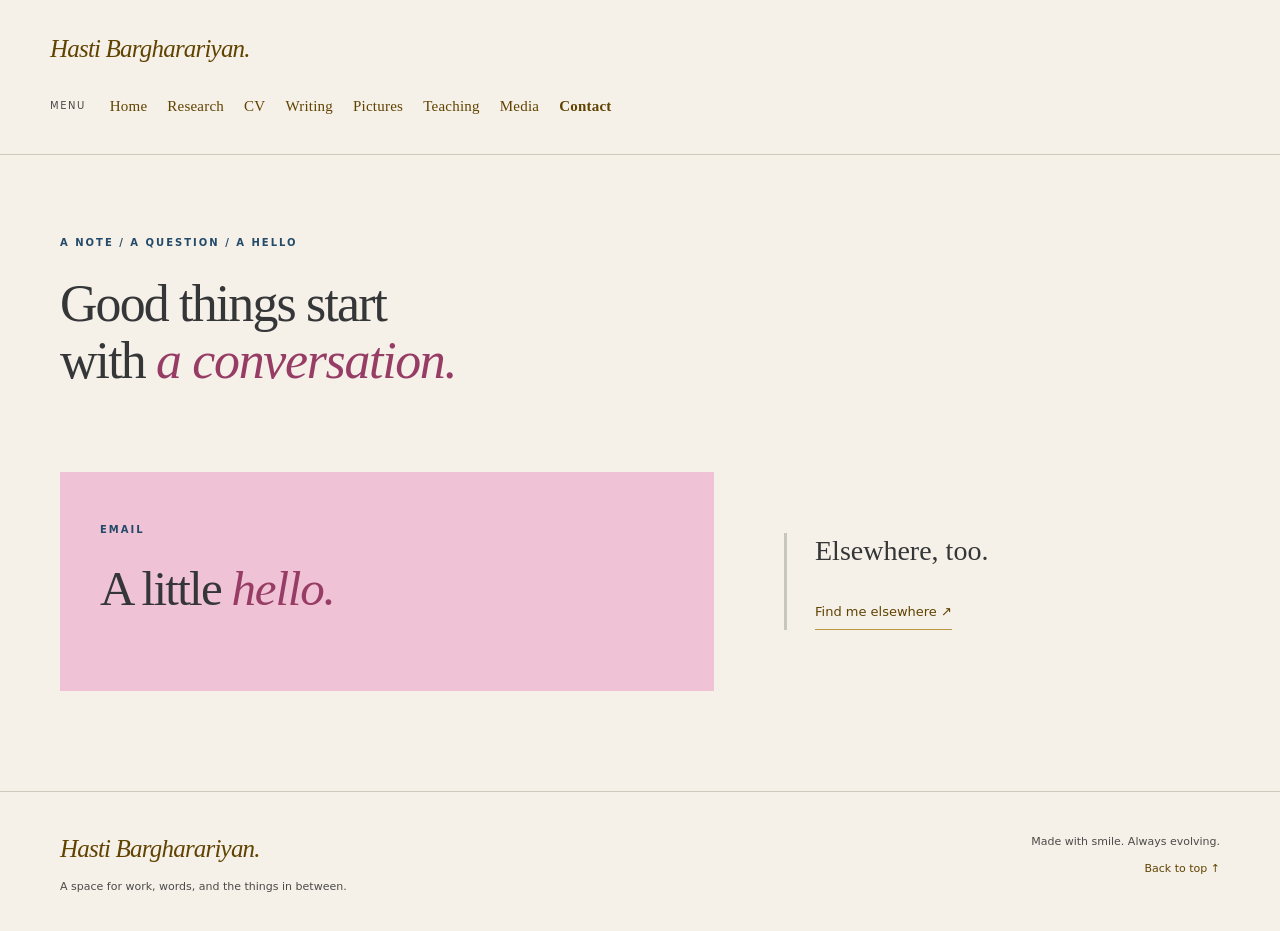
==== commit e7b1faa9: "Edit and improve - AI & me" ====
--- a/contact.html
+++ b/contact.html
@@ -1,4 +1,57 @@
 <!doctype html>
-<html lang="en"><head><meta charset="utf-8"><meta name="viewport" content="width=device-width, initial-scale=1"><meta name="description" content="A personal space for academic work, writing, and everyday interests. Personal content coming soon."><meta name="theme-color" content="#f5f0e8"><title>Contact · Your name</title><link rel="icon" href="assets/images/favicon.svg" type="image/svg+xml"><link rel="stylesheet" href="assets/css/style.css?v=12"><script src="assets/js/main.js?v=4" defer></script></head>
-<body><a class="skip-link" href="#main">Skip to content</a><header class="site-header"><div class="header-inner"><a class="brand" href="index.html">Your name<span class="brand-dot">.</span></a><span class="menu-label">Menu</span><button class="menu-toggle" aria-expanded="false" aria-controls="navigation" hidden>Menu <span aria-hidden="true">☰</span></button><nav id="navigation" aria-label="Main navigation"><a href="index.html">Home</a><a href="publications.html">Research</a><a href="cv.html">CV</a><a href="writing.html">Writing</a><a href="pictures.html">Pictures</a><a href="teaching.html">Teaching</a><a href="media.html">Media</a><a href="contact.html" aria-current="page">Contact</a></nav></div></header>
-<main id="main"><section class="page-intro container"><p class="eyebrow">A note / A question / A hello</p><h1>Good things start<br>with <em>a conversation.</em></h1><p class="lede">A place to connect about work, ideas, and shared interests.</p></section><section class="container section-bottom contact-layout"><div class="contact-card"><p class="eyebrow">Email</p><h2>A little <em>hello.</em></h2><p class="email-placeholder">[Your email address goes here]</p><p class="content-note">Email has not been added yet.</p></div><div class="contact-aside"><h3>Elsewhere, too.</h3><p>Professional and social profile links will live on the Media page.</p><a class="text-link" href="media.html">Find me elsewhere ↗</a></div></section></main><footer class="site-footer"><div><a class="brand" href="index.html">Your name<span class="brand-dot">.</span></a><p>A space for work, words, and the things in between.</p></div><div class="footer-note">Made with care. Always evolving.<a href="#main">Back to top ↑</a></div></footer></body></html>+<html lang="en">
+  <head>
+    <meta charset="utf-8">
+    <meta name="viewport" content="width=device-width, initial-scale=1">
+    <meta name="description" content="A personal space for academic work, writing, and everyday interests. Personal content coming soon.">
+    <meta name="theme-color" content="#f5f0e8">
+    <title>Contact · Hasti Bargharariyan</title>
+    <link rel="icon" href="assets/images/favicon.svg" type="image/svg+xml">
+    <link rel="stylesheet" href="assets/css/style.css?v=13">
+    <script src="assets/js/main.js?v=4" defer></script>
+  </head>
+  <body>
+    <a class="skip-link" href="#main">Skip to content</a>
+    <header class="site-header">
+      <div class="header-inner">
+        <a class="brand" href="index.html">Hasti Bargharariyan<span class="brand-dot">.</span></a>
+        <span class="menu-label">Menu</span>
+        <button class="menu-toggle" aria-expanded="false" aria-controls="navigation" hidden>Menu <span aria-hidden="true">☰</span></button>
+        <nav id="navigation" aria-label="Main navigation">
+          <a href="index.html">Home</a>
+          <a href="research.html">Research</a>
+          <a href="cv.html">CV</a>
+          <a href="writing.html">Writing</a>
+          <a href="pictures.html">Pictures</a>
+          <a href="teaching.html">Teaching</a>
+          <a href="media.html">Media</a>
+          <a href="contact.html" aria-current="page">Contact</a>
+        </nav>
+      </div>
+    </header>
+    <main id="main">
+      <section class="page-intro container">
+        <p class="eyebrow">A note / A question / A hello</p>
+        <h1>Good things start<br>with <em>a conversation.</em></h1>
+      </section>
+      <section class="container section-bottom contact-layout">
+        <div class="contact-card">
+          <p class="eyebrow">Email</p>
+          <h2>A little <em>hello.</em></h2>
+          <!-- <p class="email-placeholder">[Your email address goes here]</p> -->
+        </div>
+        <div class="contact-aside">
+          <h3>Elsewhere, too.</h3>
+          <a class="text-link" href="media.html">Find me elsewhere ↗</a>
+        </div>
+      </section>
+    </main>
+    <footer class="site-footer">
+      <div>
+        <a class="brand" href="index.html">Hasti Bargharariyan<span class="brand-dot">.</span></a>
+        <p>A space for work, words, and the things in between.</p>
+      </div>
+      <div class="footer-note">Made with smile. Always evolving.<a href="#main">Back to top ↑</a></div>
+    </footer>
+  </body>
+</html>
--- a/assets/css/style.css
+++ b/assets/css/style.css
@@ -1,99 +1,1866 @@
 /* Shared palette and spacing: edit these variables to personalize the whole site. */
-:root{--paper:#f5f0e8;--ink:#353638;--muted:#4c4b48;--pink:#edb9ce;--blue:#a9cde5;--accent-blue:#527b97;--blue-text:#234b69;--line:#d1c9bc;--rose:#973c65;--serif:'Baskerville','Baskerville Old Face','Iowan Old Style','Palatino Linotype',Palatino,Georgia,serif;--sans:system-ui,-apple-system,BlinkMacSystemFont,'Segoe UI',sans-serif;--width:1160px}*{box-sizing:border-box}html{scroll-behavior:smooth;scroll-padding-top:30px}body{margin:0;background:var(--paper);color:var(--ink);font-family:var(--sans);font-size:16px;line-height:1.75}a{color:inherit;text-decoration:none}button{font:inherit}a,button{-webkit-tap-highlight-color:transparent}a:focus-visible,button:focus-visible{outline:3px solid var(--rose);outline-offset:6px}button{cursor:pointer}::selection{background:var(--pink)}[hidden]{display:none!important}.container{width:min(var(--width),calc(100% - 100px));margin-inline:auto}.site-header{border-bottom:1px solid var(--line)}.header-inner{max-width:1360px;margin:auto;padding:27px 50px;display:flex;align-items:center;justify-content:space-between;gap:35px}.brand{font-family:var(--serif);font-size:25px;white-space:nowrap;letter-spacing:-.8px}.brand-dot{color:var(--rose)}nav{display:flex;gap:25px;align-items:center}nav a{font-size:13px;position:relative;padding:8px 0}nav a:after{content:'';position:absolute;bottom:1px;left:0;height:2px;background:var(--rose);width:0;transition:width .2s}nav a:hover:after,nav a[aria-current]:after{width:100%}nav a[aria-current]{color:var(--rose)}.menu-toggle{display:inline-flex;align-items:center;gap:10px;background:none;border:1px solid var(--line);padding:5px 12px;border-radius:6px}.skip-link{position:absolute;left:15px;top:-80px;background:var(--ink);color:white;padding:10px 20px;z-index:10}.skip-link:focus{top:10px}h1,h2,h3,p{margin-top:0}h1,h2,h3{font-weight:400}h1,h2{font-family:var(--serif);line-height:1.1;letter-spacing:-2px}h1{letter-spacing:-1.2px;font-size:clamp(36px,4.05vw,57px);margin-bottom:28px}h2{font-size:clamp(36px,4vw,49px);margin-bottom:25px}h3{font-family:var(--serif);font-size:28px;line-height:1.3}em{color:var(--rose);font-weight:400}.eyebrow{text-transform:uppercase;letter-spacing:2px;font-size:10px;font-weight:650;margin-bottom:24px;line-height:1.6}.lede{font-size:17px;line-height:1.85;color:var(--muted);max-width:540px}.content-note{font-size:12px;color:var(--muted)}.hero{padding-top:90px;padding-bottom:95px;display:grid;grid-template-columns:1.3fr 1fr;align-items:center;gap:85px}.hero-copy .lede{max-width:490px}.button{display:inline-flex;align-items:center;justify-content:space-between;gap:28px;background:var(--ink);color:#fff;padding:13px 22px;border-radius:4px;font-size:13px;transition:background .2s,transform .2s}.button:hover{background:#aa8850;transform:translateY(-2px)}.text-link{font-size:13px;border-bottom:1px solid #aaa295;padding-bottom:5px;display:inline-block}.text-link:hover{color:var(--rose);border-color:var(--rose)}.hero-visual{position:relative;padding:15px 20px 30px 0}.photo-frame{padding:13px 13px 0;background:#fffcf7;transform:rotate(3deg);box-shadow:0 12px 40px #3536380d;border:1px solid #d4c8b5}.portrait-placeholder{height:340px;background:#bdd6e7;position:relative;overflow:hidden;display:flex;align-items:center;justify-content:center}.portrait-placeholder:before{content:'';width:230px;height:300px;background:#e5eff5;border-radius:160px 160px 0 0;position:absolute;bottom:-15px}.portrait-placeholder svg{height:100%;position:absolute;fill:#88aec8;opacity:.75}.portrait-placeholder>span{position:absolute;bottom:22px;background:#f5f0e8df;padding:4px 14px;font-size:11px;letter-spacing:1px}.photo-caption{display:flex;justify-content:space-between;font-size:10px;letter-spacing:.7px;padding:13px 3px}.photo-caption>span:last-child{font-size:18px;color:var(--rose)}.section-space{padding-block:100px}.about{border-top:1px solid var(--line);display:grid;grid-template-columns:1fr 1.25fr;gap:90px}.about-body{padding-top:16px}.about-body>p{color:var(--muted);font-size:15px}.soft-underline{box-shadow:inset 0 -9px var(--pink)}.pill{font-size:10px;border:1px solid #c7c1b5;border-radius:30px;padding:5px 12px;color:var(--muted)}.quote-section{background:var(--blue);border-block:1px solid #719bb9;text-align:center}.quote-inner{max-width:790px;padding:48px 0}.quote-mark{font-family:var(--serif);font-size:80px;line-height:.8;color:#7390a6;display:block}.quote-inner .eyebrow{margin-bottom:15px}.quote-inner blockquote{font-family:var(--serif);font-size:29px;line-height:1.5;margin:0 0 20px}.quote-credit{font-size:12px;color:var(--muted);margin:0}.section-heading{display:flex;justify-content:space-between;align-items:end;margin-bottom:25px}.section-heading>p{font-size:13px;color:var(--muted)}.explore-grid{display:grid;grid-template-columns:repeat(3,1fr);gap:22px}.explore-card{padding:28px;min-height:320px;position:relative;border:1px solid #3536380c;border-radius:3px;transition:transform .25s,box-shadow .25s}.explore-card:hover{transform:translateY(-5px);box-shadow:0 12px 30px #3536380b}.pink{background:#efc2d5}.blue{background:var(--blue)}.cream{background:#e6e8eb}.card-number{font-size:10px;text-transform:uppercase;letter-spacing:1.2px}.card-symbol{display:block;font-family:var(--serif);font-size:54px;line-height:1.5;margin:15px 0 8px;color:#927b61}.blue .card-symbol{color:#60778a}.cream .card-symbol{color:#60778a}.explore-card h3{margin-bottom:10px}.explore-card p{font-size:13px;max-width:230px;margin-bottom:15px;color:#62615d}.card-arrow{position:absolute;right:24px;bottom:23px;font-size:23px}.hello-band{border-top:1px solid var(--line);padding:55px 0 70px;display:flex;align-items:center;justify-content:space-between}.hello-band h2{margin:0}.site-footer{border-top:1px solid var(--line);padding:35px max(50px,calc((100% - 1160px)/2));display:flex;justify-content:space-between;gap:25px}.site-footer p,.footer-note{font-size:11px;color:var(--muted)}.site-footer p{margin:6px 0 0}.footer-note{text-align:right;padding-top:5px}.footer-note a{display:block;margin-top:8px}.page-intro{padding-top:80px;padding-bottom:55px}.page-intro h1{max-width:850px}.page-intro .lede{max-width:630px}.section-bottom{padding-bottom:100px}.collection-toolbar{border-top:1px solid var(--line);padding:22px 0 28px;display:flex;justify-content:space-between;align-items:center;gap:20px}.collection-toolbar p{margin:0}.filters{display:flex;gap:7px;flex-wrap:wrap}.filters button{border:1px solid transparent;background:none;border-radius:30px;padding:7px 13px;font-size:11px;color:var(--muted)}.filters button:hover{border-color:var(--line)}.filters button[aria-pressed=true]{background:var(--ink);color:white}.writing-row{display:grid;grid-template-columns:150px 1fr 115px;gap:25px;border-bottom:1px solid var(--line);padding:35px 0}.writing-row:first-child{border-top:1px solid var(--line)}.row-meta{font-family:var(--serif);font-size:27px;color:var(--rose)}.row-meta span{display:block;font-family:var(--sans);font-size:10px;color:var(--muted)}.writing-row h2{font-size:30px;letter-spacing:-.7px;margin-bottom:10px}.writing-row h2 a:hover{color:var(--rose)}.writing-row h2 span{font-size:20px}.writing-row p{font-size:14px;color:var(--muted);margin-bottom:0}.row-date{font-size:11px;color:var(--muted);padding-top:8px;text-align:right}.quiet-note{text-align:center;font-family:var(--serif);font-style:italic;font-size:18px;color:var(--muted);padding-top:40px}.publication-layout{display:grid;grid-template-columns:230px 1fr;gap:70px}.publication-layout aside{border-top:1px solid var(--line);padding-top:20px}.publication-layout aside a{display:block;font-size:12px;margin:15px 0}.publication-section{border-top:1px solid var(--line);padding:25px 0 40px;scroll-margin-top:30px}.publication-section h2{font-size:34px;letter-spacing:-1px;display:flex;justify-content:space-between}.small-index{font:12px var(--sans);color:var(--rose);padding-top:10px}.publication-entry h3{margin:20px 0 10px}.publication-entry p{font-size:14px;color:var(--muted);margin-bottom:6px}.disabled-link{display:inline-block;font-size:12px;margin-top:18px;color:var(--muted)}.empty-panel{background:var(--blue);padding:27px}.empty-panel h3{font-size:24px;margin-bottom:12px}.empty-panel p{font-size:14px;margin:0}.gallery-grid{display:grid;grid-template-columns:repeat(3,1fr);gap:32px 25px}.gallery-item{margin:0}.gallery-placeholder{height:290px;position:relative;overflow:hidden;background:#e4ded3;display:grid;place-items:center}.gallery-item:nth-child(2n) .gallery-placeholder{height:340px}.gallery-placeholder:before,.gallery-placeholder:after{content:'';position:absolute}.art-shape{position:absolute}.art-1{background:#e4a5c0}.art-1 .art-shape{width:160px;height:200px;border-radius:100px 100px 0 0;background:#f2e5eb;transform:rotate(-15deg)}.art-1:after{height:130px;width:130px;background:#d1d7da;border-radius:50%;left:-25px;bottom:-20px}.art-2{background:#e1e4e6}.art-2 .art-shape{width:170px;height:170px;border:30px solid #c4cacc;border-radius:50%}.art-2:after{height:160px;width:100%;background:#d6d8cd;bottom:-70px;transform:rotate(-15deg)}.art-3{background:#c8d9e7}.art-3 .art-shape{height:230px;width:140px;border-radius:100px 100px 0 0;background:#d5d9d5;bottom:0}.art-3:after{height:85px;width:85px;border-radius:50%;background:#b984a0;top:40px;left:35px}.art-4{background:#e1e4e6}.art-4 .art-shape{width:180px;height:180px;background:#e3e8ee;transform:rotate(45deg)}.art-5{background:#ebc7d7}.art-5 .art-shape{width:170px;height:170px;border:1px solid #998470;border-radius:50%;box-shadow:25px 15px 0 #e9d5df,-25px -15px 0 #d7bdab}.art-6{background:#deded1}.art-6 .art-shape{width:120px;height:190px;background:#c8cabc;border-radius:80px 0 80px 0;transform:rotate(25deg)}.image-label{position:absolute;bottom:16px;left:16px;background:#f5f0e8e8;padding:3px 9px;font-size:10px;letter-spacing:.5px}.gallery-item figcaption{display:flex;justify-content:space-between;font-size:12px;padding-top:12px}.gallery-item figcaption>span:last-child{color:var(--rose);font-size:10px}.coming-soon{padding:65px 30px;background:#e6e8eb;text-align:center;border:1px solid #d0d5d6}.coming-soon>p:not(.eyebrow){max-width:480px;margin:0 auto 30px;color:var(--muted);font-size:15px}.contact-layout{display:grid;grid-template-columns:1.5fr 1fr;gap:70px;align-items:center}.contact-card{background:#efc2d5;padding:50px 40px}.email-placeholder{font-family:var(--serif);font-size:23px;overflow-wrap:anywhere;border-bottom:1px solid #b9a38b;padding-bottom:15px;margin-top:35px}.contact-aside p{font-size:14px;color:var(--muted);max-width:300px}.cv-toolbar{border-block:1px solid var(--line);display:flex;justify-content:space-between;gap:15px;padding:15px 0;font-size:13px}.cv-placeholder{text-align:center;background:#ebe6de;padding:65px 25px;margin-top:25px;border:1px dashed #c4c6c2}.cv-placeholder h2{font-size:35px}.cv-placeholder p{color:var(--muted)}.document-icon{display:block;width:65px;height:85px;border:1px solid #9b927f;margin:0 auto 30px;font-size:50px;line-height:1.4;background:#f5f0e8;transform:rotate(-5deg);color:#9b927f}.cv-viewer{width:100%;height:85vh;border:1px solid var(--line);margin-top:25px}.media-row{display:flex;align-items:center;gap:30px;border-top:1px solid var(--line);padding:30px 0}.media-row:last-child{border-bottom:1px solid var(--line)}.media-row h2{font-size:30px;letter-spacing:-.5px;margin:0 0 7px}.media-row p{font-size:13px;color:var(--muted);margin:0}.media-row>.pill{margin-left:auto;white-space:nowrap}.media-icon{display:grid;place-items:center;background:var(--blue);width:65px;height:65px;font-family:var(--serif);font-size:32px;border-radius:50%;flex-shrink:0}.youtube{background:var(--pink)}.other{background:#e6e8eb}.reading-page{max-width:740px;padding-block:50px 90px}.reading-page header{padding-top:50px;border-bottom:1px solid var(--line);padding-bottom:25px}.reading-page h1{font-size:45px}.article-meta{font-size:12px;color:var(--muted)}.article-meta span{margin-inline:10px}.article-body{font-family:var(--serif);font-size:20px;line-height:1.9;padding-top:35px}.article-body h2{font-size:33px;margin-top:35px;letter-spacing:-.5px}.article-body blockquote{border-left:3px solid #ad8b71;margin:30px 0;padding:10px 25px;background:#efc2d5;font-style:italic}.article-end{display:flex;justify-content:space-between;border-top:1px solid var(--line);padding-top:25px;margin-top:45px}.article-end>span{font-size:28px;color:var(--rose)}
-@media(min-width:1450px){.hero{padding-block:110px}}@media(max-width:1050px){.header-inner{padding-inline:30px;gap:20px}nav{gap:16px}.container{width:calc(100% - 70px)}.hero{gap:50px}.portrait-placeholder{height:300px}.about{gap:45px}.publication-layout{grid-template-columns:180px 1fr;gap:35px}.gallery-placeholder{height:240px}.gallery-item:nth-child(2n) .gallery-placeholder{height:280px}.site-footer{padding-inline:35px}}
-@media(max-width:780px){.header-inner{flex-wrap:wrap;padding:18px 24px;gap:10px}nav{width:100%;flex-wrap:wrap;gap:8px 24px;padding:10px 0}.container{width:calc(100% - 48px)}.hero{padding-top:55px;padding-bottom:65px;gap:55px;grid-template-columns:1fr}.hero-copy{max-width:550px}h1{font-size:44px}.hero-visual{max-width:360px;width:85%;margin:0 auto}.portrait-placeholder{height:310px}.section-space{padding-block:65px}.about{grid-template-columns:1fr;gap:10px}.about h2 br{display:none}.quote-inner{padding:40px 15px}.quote-inner blockquote{font-size:25px}.section-heading{align-items:start;gap:20px}.section-heading>p{display:none}.explore-grid{gap:13px}.explore-card{padding:20px;min-height:300px}.explore-card h3{font-size:25px}.explore-card p{font-size:12px}.card-number{font-size:9px}.hello-band{padding:40px 0 55px;gap:25px}.hello-band h2{font-size:35px}.site-footer{padding:28px 24px}.page-intro{padding-top:55px;padding-bottom:30px}.page-intro h1{font-size:40px}.section-bottom{padding-bottom:65px}.collection-toolbar{align-items:start;flex-direction:column;gap:15px}.writing-row{grid-template-columns:90px 1fr;gap:20px}.row-date{grid-column:2;text-align:left;padding:0}.writing-row h2{font-size:27px}.row-meta span{font-size:9px}.publication-layout{grid-template-columns:1fr;gap:20px}.publication-layout aside{display:flex;gap:20px;flex-wrap:wrap}.publication-layout aside .eyebrow{width:100%;margin:0}.publication-layout aside a{margin:0 0 10px}.gallery-grid{grid-template-columns:repeat(2,1fr)}.gallery-placeholder,.gallery-item:nth-child(2n) .gallery-placeholder{height:270px}.contact-layout{grid-template-columns:1fr;gap:35px}.contact-aside{padding:15px}.contact-card{padding:35px 25px}.media-row{gap:20px;flex-wrap:wrap}.media-row>.pill{margin-left:85px}.reading-page h1{font-size:37px}}
-@media(max-width:480px){h1{font-size:37px}.eyebrow{font-size:9px;letter-spacing:1.5px}.hero-visual{width:88%}.portrait-placeholder{height:280px}.explore-grid{grid-template-columns:1fr}.explore-card{min-height:220px;padding:25px}.card-symbol{position:absolute;right:25px;top:15px;font-size:60px}.explore-card h3{margin-top:30px}.explore-card p{max-width:250px;font-size:13px}.hello-band{align-items:start;flex-direction:column}.site-footer{flex-direction:column;gap:15px}.footer-note{text-align:left}.footer-note a{display:inline-block;margin-left:15px}.page-intro h1{font-size:33px}.gallery-grid{gap:24px 14px}.gallery-placeholder,.gallery-item:nth-child(2n) .gallery-placeholder{height:215px}.gallery-item figcaption{font-size:10px;gap:10px}.image-label{font-size:8px;left:8px;bottom:10px}.writing-row{grid-template-columns:1fr;gap:10px}.row-meta{font-size:20px}.row-meta span{display:inline;margin-left:10px}.row-date{grid-column:1}.media-row h2{font-size:26px}.media-icon{width:50px;height:50px;font-size:25px}.media-row>.pill{margin-left:70px}.media-row>div{flex:1}.cv-toolbar{flex-direction:column;gap:0}.reading-page h1{font-size:32px}.article-body{font-size:18px}}
-@media(prefers-reduced-motion:reduce){html{scroll-behavior:auto}*,*:before,*:after{transition:none!important;animation:none!important}}
+:root {
+  --paper: #f5f0e8;
+  --ink: #353638;
+  --muted: #4c4b48;
+  --pink: #edb9ce;
+  --blue: #a9cde5;
+  --accent-blue: #527b97;
+  --blue-text: #234b69;
+  --line: #d1c9bc;
+  --rose: #973c65;
+  --serif: 'Baskerville','Baskerville Old Face','Iowan Old Style','Palatino Linotype',Palatino,Georgia,serif;
+  --sans: system-ui,-apple-system,BlinkMacSystemFont,'Segoe UI',sans-serif;
+  --width: 1160px;
+}
+
+* {
+  box-sizing: border-box;
+}
+
+html {
+  scroll-behavior: smooth;
+  scroll-padding-top: 30px;
+}
+
+body {
+  margin: 0;
+  background: var(--paper);
+  color: var(--ink);
+  font-family: var(--sans);
+  font-size: 16px;
+  line-height: 1.75;
+}
+
+a {
+  color: inherit;
+  text-decoration: none;
+}
+
+button {
+  font: inherit;
+}
+
+a,button {
+  -webkit-tap-highlight-color: transparent;
+}
+
+a:focus-visible,button:focus-visible {
+  outline: 3px solid var(--rose);
+  outline-offset: 6px;
+}
+
+button {
+  cursor: pointer;
+}
+
+::selection {
+  background: var(--pink);
+}
+
+[hidden] {
+  display: none!important;
+}
+
+.container {
+  width: min(var(--width),calc(100% - 100px));
+  margin-inline: auto;
+}
+
+.site-header {
+  border-bottom: 1px solid var(--line);
+}
+
+.header-inner {
+  max-width: 1360px;
+  margin: auto;
+  padding: 27px 50px;
+  display: flex;
+  align-items: center;
+  justify-content: space-between;
+  gap: 35px;
+}
+
+.brand {
+  font-family: var(--serif);
+  font-size: 25px;
+  white-space: nowrap;
+  letter-spacing: -.8px;
+}
+
+.brand-dot {
+  color: var(--rose);
+}
+
+nav {
+  display: flex;
+  gap: 25px;
+  align-items: center;
+}
+
+nav a {
+  font-size: 13px;
+  position: relative;
+  padding: 8px 0;
+}
+
+nav a:after {
+  content: '';
+  position: absolute;
+  bottom: 1px;
+  left: 0;
+  height: 2px;
+  background: var(--rose);
+  width: 0;
+  transition: width .2s;
+}
+
+nav a:hover:after,nav a[aria-current]:after {
+  width: 100%;
+}
+
+nav a[aria-current] {
+  color: var(--rose);
+}
+
+.menu-toggle {
+  display: inline-flex;
+  align-items: center;
+  gap: 10px;
+  background: none;
+  border: 1px solid var(--line);
+  padding: 5px 12px;
+  border-radius: 6px;
+}
+
+.skip-link {
+  position: absolute;
+  left: 15px;
+  top: -80px;
+  background: var(--ink);
+  color: white;
+  padding: 10px 20px;
+  z-index: 10;
+}
+
+.skip-link:focus {
+  top: 10px;
+}
+
+h1,h2,h3,p {
+  margin-top: 0;
+}
+
+h1,h2,h3 {
+  font-weight: 400;
+}
+
+h1,h2 {
+  font-family: var(--serif);
+  line-height: 1.1;
+  letter-spacing: -2px;
+}
+
+h1 {
+  letter-spacing: -1.2px;
+  font-size: clamp(36px,4.05vw,57px);
+  margin-bottom: 28px;
+}
+
+h2 {
+  font-size: clamp(36px,4vw,49px);
+  margin-bottom: 25px;
+}
+
+h3 {
+  font-family: var(--serif);
+  font-size: 28px;
+  line-height: 1.3;
+}
+
+em {
+  color: var(--rose);
+  font-weight: 400;
+}
+
+.eyebrow {
+  text-transform: uppercase;
+  letter-spacing: 2px;
+  font-size: 10px;
+  font-weight: 650;
+  margin-bottom: 24px;
+  line-height: 1.6;
+}
+
+.lede {
+  font-size: 17px;
+  line-height: 1.85;
+  color: var(--muted);
+  max-width: 540px;
+}
+
+.content-note {
+  font-size: 12px;
+  color: var(--muted);
+}
+
+.hero {
+  padding-top: 90px;
+  padding-bottom: 95px;
+  display: grid;
+  grid-template-columns: 1.3fr 1fr;
+  align-items: center;
+  gap: 85px;
+}
+
+.hero-copy .lede {
+  max-width: 490px;
+}
+
+.button {
+  display: inline-flex;
+  align-items: center;
+  justify-content: space-between;
+  gap: 28px;
+  background: var(--ink);
+  color: #fff;
+  padding: 13px 22px;
+  border-radius: 4px;
+  font-size: 13px;
+  transition: background .2s,transform .2s;
+}
+
+.button:hover {
+  background: #aa8850;
+  transform: translateY(-2px);
+}
+
+.text-link {
+  font-size: 13px;
+  border-bottom: 1px solid #aaa295;
+  padding-bottom: 5px;
+  display: inline-block;
+}
+
+.text-link:hover {
+  color: var(--rose);
+  border-color: var(--rose);
+}
+
+.hero-visual {
+  position: relative;
+  padding: 15px 20px 30px 0;
+}
+
+.photo-frame {
+  padding: 13px 13px 0;
+  background: #fffcf7;
+  transform: rotate(3deg);
+  box-shadow: 0 12px 40px #3536380d;
+  border: 1px solid #d4c8b5;
+}
+
+.portrait-placeholder {
+  height: 340px;
+  background: #bdd6e7;
+  position: relative;
+  overflow: hidden;
+  display: flex;
+  align-items: center;
+  justify-content: center;
+}
+
+.portrait-placeholder:before {
+  content: '';
+  width: 230px;
+  height: 300px;
+  background: #e5eff5;
+  border-radius: 160px 160px 0 0;
+  position: absolute;
+  bottom: -15px;
+}
+
+.portrait-placeholder svg {
+  height: 100%;
+  position: absolute;
+  fill: #88aec8;
+  opacity: .75;
+}
+
+.portrait-placeholder>span {
+  position: absolute;
+  bottom: 22px;
+  background: #f5f0e8df;
+  padding: 4px 14px;
+  font-size: 11px;
+  letter-spacing: 1px;
+}
+
+.photo-caption {
+  display: flex;
+  justify-content: space-between;
+  font-size: 10px;
+  letter-spacing: .7px;
+  padding: 13px 3px;
+}
+
+.photo-caption>span:last-child {
+  font-size: 18px;
+  color: var(--rose);
+}
+
+.section-space {
+  padding-block: 100px;
+}
+
+.about {
+  border-top: 1px solid var(--line);
+  display: grid;
+  grid-template-columns: 1fr 1.25fr;
+  gap: 90px;
+}
+
+.about-body {
+  padding-top: 16px;
+}
+
+.about-body>p {
+  color: var(--muted);
+  font-size: 15px;
+}
+
+.soft-underline {
+  box-shadow: inset 0 -9px var(--pink);
+}
+
+.pill {
+  font-size: 10px;
+  border: 1px solid #c7c1b5;
+  border-radius: 30px;
+  padding: 5px 12px;
+  color: var(--muted);
+}
+
+.quote-section {
+  background: var(--blue);
+  border-block: 1px solid #719bb9;
+  text-align: center;
+}
+
+.quote-inner {
+  max-width: 790px;
+  padding: 48px 0;
+}
+
+.quote-mark {
+  font-family: var(--serif);
+  font-size: 80px;
+  line-height: .8;
+  color: #7390a6;
+  display: block;
+}
+
+.quote-inner .eyebrow {
+  margin-bottom: 15px;
+}
+
+.quote-inner blockquote {
+  font-family: var(--serif);
+  font-size: 29px;
+  line-height: 1.5;
+  margin: 0 0 20px;
+}
+
+.quote-credit {
+  font-size: 12px;
+  color: var(--muted);
+  margin: 0;
+}
+
+.section-heading {
+  display: flex;
+  justify-content: space-between;
+  align-items: end;
+  margin-bottom: 25px;
+}
+
+.section-heading>p {
+  font-size: 13px;
+  color: var(--muted);
+}
+
+.explore-grid {
+  display: grid;
+  grid-template-columns: repeat(3,1fr);
+  gap: 22px;
+}
+
+.explore-card {
+  padding: 28px;
+  min-height: 320px;
+  position: relative;
+  border: 1px solid #3536380c;
+  border-radius: 3px;
+  transition: transform .25s,box-shadow .25s;
+}
+
+.explore-card:hover {
+  transform: translateY(-5px);
+  box-shadow: 0 12px 30px #3536380b;
+}
+
+.pink {
+  background: #efc2d5;
+}
+
+.blue {
+  background: var(--blue);
+}
+
+.cream {
+  background: #e6e8eb;
+}
+
+.card-number {
+  font-size: 10px;
+  text-transform: uppercase;
+  letter-spacing: 1.2px;
+}
+
+.card-symbol {
+  display: block;
+  font-family: var(--serif);
+  font-size: 54px;
+  line-height: 1.5;
+  margin: 15px 0 8px;
+  color: #927b61;
+}
+
+.blue .card-symbol {
+  color: #60778a;
+}
+
+.cream .card-symbol {
+  color: #60778a;
+}
+
+.explore-card h3 {
+  margin-bottom: 10px;
+}
+
+.explore-card p {
+  font-size: 13px;
+  max-width: 230px;
+  margin-bottom: 15px;
+  color: #62615d;
+}
+
+.card-arrow {
+  position: absolute;
+  right: 24px;
+  bottom: 23px;
+  font-size: 23px;
+}
+
+.hello-band {
+  border-top: 1px solid var(--line);
+  padding: 55px 0 70px;
+  display: flex;
+  align-items: center;
+  justify-content: space-between;
+}
+
+.hello-band h2 {
+  margin: 0;
+}
+
+.site-footer {
+  border-top: 1px solid var(--line);
+  padding: 35px max(50px,calc((100% - 1160px)/2));
+  display: flex;
+  justify-content: space-between;
+  gap: 25px;
+}
+
+.site-footer p,.footer-note {
+  font-size: 11px;
+  color: var(--muted);
+}
+
+.site-footer p {
+  margin: 6px 0 0;
+}
+
+.footer-note {
+  text-align: right;
+  padding-top: 5px;
+}
+
+.footer-note a {
+  display: block;
+  margin-top: 8px;
+}
+
+.page-intro {
+  padding-top: 80px;
+  padding-bottom: 55px;
+}
+
+.page-intro h1 {
+  max-width: 850px;
+}
+
+.page-intro .lede {
+  max-width: 630px;
+}
+
+.section-bottom {
+  padding-bottom: 100px;
+}
+
+.collection-toolbar {
+  border-top: 1px solid var(--line);
+  padding: 22px 0 28px;
+  display: flex;
+  justify-content: space-between;
+  align-items: center;
+  gap: 20px;
+}
+
+.collection-toolbar p {
+  margin: 0;
+}
+
+.filters {
+  display: flex;
+  gap: 7px;
+  flex-wrap: wrap;
+}
+
+.filters button {
+  border: 1px solid transparent;
+  background: none;
+  border-radius: 30px;
+  padding: 7px 13px;
+  font-size: 11px;
+  color: var(--muted);
+}
+
+.filters button:hover {
+  border-color: var(--line);
+}
+
+.filters button[aria-pressed=true] {
+  background: var(--ink);
+  color: white;
+}
+
+.writing-row {
+  display: grid;
+  grid-template-columns: 150px 1fr 115px;
+  gap: 25px;
+  border-bottom: 1px solid var(--line);
+  padding: 35px 0;
+}
+
+.writing-row:first-child {
+  border-top: 1px solid var(--line);
+}
+
+.row-meta {
+  font-family: var(--serif);
+  font-size: 27px;
+  color: var(--rose);
+}
+
+.row-meta span {
+  display: block;
+  font-family: var(--sans);
+  font-size: 10px;
+  color: var(--muted);
+}
+
+.writing-row h2 {
+  font-size: 30px;
+  letter-spacing: -.7px;
+  margin-bottom: 10px;
+}
+
+.writing-row h2 a:hover {
+  color: var(--rose);
+}
+
+.writing-row h2 span {
+  font-size: 20px;
+}
+
+.writing-row p {
+  font-size: 14px;
+  color: var(--muted);
+  margin-bottom: 0;
+}
+
+.row-date {
+  font-size: 11px;
+  color: var(--muted);
+  padding-top: 8px;
+  text-align: right;
+}
+
+.quiet-note {
+  text-align: center;
+  font-family: var(--serif);
+  font-style: italic;
+  font-size: 18px;
+  color: var(--muted);
+  padding-top: 40px;
+}
+
+.publication-layout {
+  display: grid;
+  grid-template-columns: 230px 1fr;
+  gap: 70px;
+}
+
+.publication-layout aside {
+  border-top: 1px solid var(--line);
+  padding-top: 20px;
+}
+
+.publication-layout aside a {
+  display: block;
+  font-size: 12px;
+  margin: 15px 0;
+}
+
+.publication-section {
+  border-top: 1px solid var(--line);
+  padding: 25px 0 40px;
+  scroll-margin-top: 30px;
+}
+
+.publication-section h2 {
+  font-size: 34px;
+  letter-spacing: -1px;
+  display: flex;
+  justify-content: space-between;
+}
+
+.small-index {
+  font: 12px var(--sans);
+  color: var(--rose);
+  padding-top: 10px;
+}
+
+.publication-entry h3 {
+  margin: 20px 0 10px;
+}
+
+.publication-entry p {
+  font-size: 14px;
+  color: var(--muted);
+  margin-bottom: 6px;
+}
+
+.disabled-link {
+  display: inline-block;
+  font-size: 12px;
+  margin-top: 18px;
+  color: var(--muted);
+}
+
+.empty-panel {
+  background: var(--blue);
+  padding: 27px;
+}
+
+.empty-panel h3 {
+  font-size: 24px;
+  margin-bottom: 12px;
+}
+
+.empty-panel p {
+  font-size: 14px;
+  margin: 0;
+}
+
+.gallery-grid {
+  display: grid;
+  grid-template-columns: repeat(3,1fr);
+  gap: 32px 25px;
+}
+
+.gallery-item {
+  margin: 0;
+}
+
+.gallery-placeholder {
+  height: 290px;
+  position: relative;
+  overflow: hidden;
+  background: #e4ded3;
+  display: grid;
+  place-items: center;
+}
+
+.gallery-item:nth-child(2n) .gallery-placeholder {
+  height: 340px;
+}
+
+.gallery-placeholder:before,.gallery-placeholder:after {
+  content: '';
+  position: absolute;
+}
+
+.art-shape {
+  position: absolute;
+}
+
+.art-1 {
+  background: #e4a5c0;
+}
+
+.art-1 .art-shape {
+  width: 160px;
+  height: 200px;
+  border-radius: 100px 100px 0 0;
+  background: #f2e5eb;
+  transform: rotate(-15deg);
+}
+
+.art-1:after {
+  height: 130px;
+  width: 130px;
+  background: #d1d7da;
+  border-radius: 50%;
+  left: -25px;
+  bottom: -20px;
+}
+
+.art-2 {
+  background: #e1e4e6;
+}
+
+.art-2 .art-shape {
+  width: 170px;
+  height: 170px;
+  border: 30px solid #c4cacc;
+  border-radius: 50%;
+}
+
+.art-2:after {
+  height: 160px;
+  width: 100%;
+  background: #d6d8cd;
+  bottom: -70px;
+  transform: rotate(-15deg);
+}
+
+.art-3 {
+  background: #c8d9e7;
+}
+
+.art-3 .art-shape {
+  height: 230px;
+  width: 140px;
+  border-radius: 100px 100px 0 0;
+  background: #d5d9d5;
+  bottom: 0;
+}
+
+.art-3:after {
+  height: 85px;
+  width: 85px;
+  border-radius: 50%;
+  background: #b984a0;
+  top: 40px;
+  left: 35px;
+}
+
+.art-4 {
+  background: #e1e4e6;
+}
+
+.art-4 .art-shape {
+  width: 180px;
+  height: 180px;
+  background: #e3e8ee;
+  transform: rotate(45deg);
+}
+
+.art-5 {
+  background: #ebc7d7;
+}
+
+.art-5 .art-shape {
+  width: 170px;
+  height: 170px;
+  border: 1px solid #998470;
+  border-radius: 50%;
+  box-shadow: 25px 15px 0 #e9d5df,-25px -15px 0 #d7bdab;
+}
+
+.art-6 {
+  background: #deded1;
+}
+
+.art-6 .art-shape {
+  width: 120px;
+  height: 190px;
+  background: #c8cabc;
+  border-radius: 80px 0 80px 0;
+  transform: rotate(25deg);
+}
+
+.image-label {
+  position: absolute;
+  bottom: 16px;
+  left: 16px;
+  background: #f5f0e8e8;
+  padding: 3px 9px;
+  font-size: 10px;
+  letter-spacing: .5px;
+}
+
+.gallery-item figcaption {
+  display: flex;
+  justify-content: space-between;
+  font-size: 12px;
+  padding-top: 12px;
+}
+
+.gallery-item figcaption>span:last-child {
+  color: var(--rose);
+  font-size: 10px;
+}
+
+.coming-soon {
+  padding: 65px 30px;
+  background: #e6e8eb;
+  text-align: center;
+  border: 1px solid #d0d5d6;
+}
+
+.coming-soon>p:not(.eyebrow) {
+  max-width: 480px;
+  margin: 0 auto 30px;
+  color: var(--muted);
+  font-size: 15px;
+}
+
+.contact-layout {
+  display: grid;
+  grid-template-columns: 1.5fr 1fr;
+  gap: 70px;
+  align-items: center;
+}
+
+.contact-card {
+  background: #efc2d5;
+  padding: 50px 40px;
+}
+
+.email-placeholder {
+  font-family: var(--serif);
+  font-size: 23px;
+  overflow-wrap: anywhere;
+  border-bottom: 1px solid #b9a38b;
+  padding-bottom: 15px;
+  margin-top: 35px;
+}
+
+.contact-aside p {
+  font-size: 14px;
+  color: var(--muted);
+  max-width: 300px;
+}
+
+.cv-toolbar {
+  border-block: 1px solid var(--line);
+  display: flex;
+  justify-content: space-between;
+  gap: 15px;
+  padding: 15px 0;
+  font-size: 13px;
+}
+
+.cv-placeholder {
+  text-align: center;
+  background: #ebe6de;
+  padding: 65px 25px;
+  margin-top: 25px;
+  border: 1px dashed #c4c6c2;
+}
+
+.cv-placeholder h2 {
+  font-size: 35px;
+}
+
+.cv-placeholder p {
+  color: var(--muted);
+}
+
+.document-icon {
+  display: block;
+  width: 65px;
+  height: 85px;
+  border: 1px solid #9b927f;
+  margin: 0 auto 30px;
+  font-size: 50px;
+  line-height: 1.4;
+  background: #f5f0e8;
+  transform: rotate(-5deg);
+  color: #9b927f;
+}
+
+.cv-viewer {
+  width: 100%;
+  height: 85vh;
+  border: 1px solid var(--line);
+  margin-top: 25px;
+}
+
+.media-row {
+  display: flex;
+  align-items: center;
+  gap: 30px;
+  border-top: 1px solid var(--line);
+  padding: 30px 0;
+}
+
+.media-row:last-child {
+  border-bottom: 1px solid var(--line);
+}
+
+.media-row h2 {
+  font-size: 30px;
+  letter-spacing: -.5px;
+  margin: 0 0 7px;
+}
+
+.media-row p {
+  font-size: 13px;
+  color: var(--muted);
+  margin: 0;
+}
+
+.media-row>.pill {
+  margin-left: auto;
+  white-space: nowrap;
+}
+
+.media-icon {
+  display: grid;
+  place-items: center;
+  background: var(--blue);
+  width: 65px;
+  height: 65px;
+  font-family: var(--serif);
+  font-size: 32px;
+  border-radius: 50%;
+  flex-shrink: 0;
+}
+
+.youtube {
+  background: var(--pink);
+}
+
+.other {
+  background: #e6e8eb;
+}
+
+.reading-page {
+  max-width: 740px;
+  padding-block: 50px 90px;
+}
+
+.reading-page header {
+  padding-top: 50px;
+  border-bottom: 1px solid var(--line);
+  padding-bottom: 25px;
+}
+
+.reading-page h1 {
+  font-size: 45px;
+}
+
+.article-meta {
+  font-size: 12px;
+  color: var(--muted);
+}
+
+.article-meta span {
+  margin-inline: 10px;
+}
+
+.article-body {
+  font-family: var(--serif);
+  font-size: 20px;
+  line-height: 1.9;
+  padding-top: 35px;
+}
+
+.article-body h2 {
+  font-size: 33px;
+  margin-top: 35px;
+  letter-spacing: -.5px;
+}
+
+.article-body blockquote {
+  border-left: 3px solid #ad8b71;
+  margin: 30px 0;
+  padding: 10px 25px;
+  background: #efc2d5;
+  font-style: italic;
+}
+
+.article-end {
+  display: flex;
+  justify-content: space-between;
+  border-top: 1px solid var(--line);
+  padding-top: 25px;
+  margin-top: 45px;
+}
+
+.article-end>span {
+  font-size: 28px;
+  color: var(--rose);
+}
+
+@media(min-width:1450px) {
+  .hero {
+    padding-block: 110px;
+  }
+
+}
+
+@media(max-width:1050px) {
+  .header-inner {
+    padding-inline: 30px;
+    gap: 20px;
+  }
+
+  nav {
+    gap: 16px;
+  }
+
+  .container {
+    width: calc(100% - 70px);
+  }
+
+  .hero {
+    gap: 50px;
+  }
+
+  .portrait-placeholder {
+    height: 300px;
+  }
+
+  .about {
+    gap: 45px;
+  }
+
+  .publication-layout {
+    grid-template-columns: 180px 1fr;
+    gap: 35px;
+  }
+
+  .gallery-placeholder {
+    height: 240px;
+  }
+
+  .gallery-item:nth-child(2n) .gallery-placeholder {
+    height: 280px;
+  }
+
+  .site-footer {
+    padding-inline: 35px;
+  }
+
+}
+
+@media(max-width:780px) {
+  .header-inner {
+    flex-wrap: wrap;
+    padding: 18px 24px;
+    gap: 10px;
+  }
+
+  nav {
+    width: 100%;
+    flex-wrap: wrap;
+    gap: 8px 24px;
+    padding: 10px 0;
+  }
+
+  .container {
+    width: calc(100% - 48px);
+  }
+
+  .hero {
+    padding-top: 55px;
+    padding-bottom: 65px;
+    gap: 55px;
+    grid-template-columns: 1fr;
+  }
+
+  .hero-copy {
+    max-width: 550px;
+  }
+
+  h1 {
+    font-size: 44px;
+  }
+
+  .hero-visual {
+    max-width: 360px;
+    width: 85%;
+    margin: 0 auto;
+  }
+
+  .portrait-placeholder {
+    height: 310px;
+  }
+
+  .section-space {
+    padding-block: 65px;
+  }
+
+  .about {
+    grid-template-columns: 1fr;
+    gap: 10px;
+  }
+
+  .about h2 br {
+    display: none;
+  }
+
+  .quote-inner {
+    padding: 40px 15px;
+  }
+
+  .quote-inner blockquote {
+    font-size: 25px;
+  }
+
+  .section-heading {
+    align-items: start;
+    gap: 20px;
+  }
+
+  .section-heading>p {
+    display: none;
+  }
+
+  .explore-grid {
+    gap: 13px;
+  }
+
+  .explore-card {
+    padding: 20px;
+    min-height: 300px;
+  }
+
+  .explore-card h3 {
+    font-size: 25px;
+  }
+
+  .explore-card p {
+    font-size: 12px;
+  }
+
+  .card-number {
+    font-size: 9px;
+  }
+
+  .hello-band {
+    padding: 40px 0 55px;
+    gap: 25px;
+  }
+
+  .hello-band h2 {
+    font-size: 35px;
+  }
+
+  .site-footer {
+    padding: 28px 24px;
+  }
+
+  .page-intro {
+    padding-top: 55px;
+    padding-bottom: 30px;
+  }
+
+  .page-intro h1 {
+    font-size: 40px;
+  }
+
+  .section-bottom {
+    padding-bottom: 65px;
+  }
+
+  .collection-toolbar {
+    align-items: start;
+    flex-direction: column;
+    gap: 15px;
+  }
+
+  .writing-row {
+    grid-template-columns: 90px 1fr;
+    gap: 20px;
+  }
+
+  .row-date {
+    grid-column: 2;
+    text-align: left;
+    padding: 0;
+  }
+
+  .writing-row h2 {
+    font-size: 27px;
+  }
+
+  .row-meta span {
+    font-size: 9px;
+  }
+
+  .publication-layout {
+    grid-template-columns: 1fr;
+    gap: 20px;
+  }
+
+  .publication-layout aside {
+    display: flex;
+    gap: 20px;
+    flex-wrap: wrap;
+  }
+
+  .publication-layout aside .eyebrow {
+    width: 100%;
+    margin: 0;
+  }
+
+  .publication-layout aside a {
+    margin: 0 0 10px;
+  }
+
+  .gallery-grid {
+    grid-template-columns: repeat(2,1fr);
+  }
+
+  .gallery-placeholder,.gallery-item:nth-child(2n) .gallery-placeholder {
+    height: 270px;
+  }
+
+  .contact-layout {
+    grid-template-columns: 1fr;
+    gap: 35px;
+  }
+
+  .contact-aside {
+    padding: 15px;
+  }
+
+  .contact-card {
+    padding: 35px 25px;
+  }
+
+  .media-row {
+    gap: 20px;
+    flex-wrap: wrap;
+  }
+
+  .media-row>.pill {
+    margin-left: 85px;
+  }
+
+  .reading-page h1 {
+    font-size: 37px;
+  }
+
+}
+
+@media(max-width:480px) {
+  h1 {
+    font-size: 37px;
+  }
+
+  .eyebrow {
+    font-size: 9px;
+    letter-spacing: 1.5px;
+  }
+
+  .hero-visual {
+    width: 88%;
+  }
+
+  .portrait-placeholder {
+    height: 280px;
+  }
+
+  .explore-grid {
+    grid-template-columns: 1fr;
+  }
+
+  .explore-card {
+    min-height: 220px;
+    padding: 25px;
+  }
+
+  .card-symbol {
+    position: absolute;
+    right: 25px;
+    top: 15px;
+    font-size: 60px;
+  }
+
+  .explore-card h3 {
+    margin-top: 30px;
+  }
+
+  .explore-card p {
+    max-width: 250px;
+    font-size: 13px;
+  }
+
+  .hello-band {
+    align-items: start;
+    flex-direction: column;
+  }
+
+  .site-footer {
+    flex-direction: column;
+    gap: 15px;
+  }
+
+  .footer-note {
+    text-align: left;
+  }
+
+  .footer-note a {
+    display: inline-block;
+    margin-left: 15px;
+  }
+
+  .page-intro h1 {
+    font-size: 33px;
+  }
+
+  .gallery-grid {
+    gap: 24px 14px;
+  }
+
+  .gallery-placeholder,.gallery-item:nth-child(2n) .gallery-placeholder {
+    height: 215px;
+  }
+
+  .gallery-item figcaption {
+    font-size: 10px;
+    gap: 10px;
+  }
+
+  .image-label {
+    font-size: 8px;
+    left: 8px;
+    bottom: 10px;
+  }
+
+  .writing-row {
+    grid-template-columns: 1fr;
+    gap: 10px;
+  }
+
+  .row-meta {
+    font-size: 20px;
+  }
+
+  .row-meta span {
+    display: inline;
+    margin-left: 10px;
+  }
+
+  .row-date {
+    grid-column: 1;
+  }
+
+  .media-row h2 {
+    font-size: 26px;
+  }
+
+  .media-icon {
+    width: 50px;
+    height: 50px;
+    font-size: 25px;
+  }
+
+  .media-row>.pill {
+    margin-left: 70px;
+  }
+
+  .media-row>div {
+    flex: 1;
+  }
+
+  .cv-toolbar {
+    flex-direction: column;
+    gap: 0;
+  }
+
+  .reading-page h1 {
+    font-size: 32px;
+  }
+
+  .article-body {
+    font-size: 18px;
+  }
+
+}
+
+@media(prefers-reduced-motion:reduce) {
+  html {
+    scroll-behavior: auto;
+  }
+
+  *,*:before,*:after {
+    transition: none!important;
+    animation: none!important;
+  }
+
+}
 
 /* Separate the CV link from the Research section index. */
-.publication-layout aside .background-link{margin-top:28px;padding-top:18px;border-top:1px solid var(--line);border-bottom:0}
+.publication-layout aside .background-link {
+  margin-top: 28px;
+  padding-top: 18px;
+  border-top: 1px solid var(--line);
+  border-bottom: 0;
+}
 
 /* Desktop retains a quiet Menu label; the mobile control expands the links. */
-.menu-label{margin-left:auto;border-left:1px solid var(--line);padding-left:22px;font-size:10px;letter-spacing:1.5px;text-transform:uppercase;color:var(--muted)}
-.hello-band{padding-inline:28px;border-radius:5px}
-.photo-caption{background:#e1e4e660;margin-inline:-13px;padding-inline:16px}
-.quote-section{border-top-color:#719bb9}
-.contact-aside{border-left:3px solid #c7c8bb;padding-left:28px}
-.article-end{border-top-color:#c5c8c2}
-@media(max-width:1050px) and (min-width:781px){.header-inner{gap:16px;flex-wrap:wrap}.menu-label{padding-left:16px}nav{justify-content:flex-end;flex-wrap:wrap;gap:8px 16px;flex:1}}
-@media(max-width:780px){.menu-toggle{margin-left:auto}.menu-label{border:0}.hello-band{padding-inline:22px}.contact-aside{padding-left:22px}}
+.menu-label {
+  margin-left: auto;
+  border-left: 1px solid var(--line);
+  padding-left: 22px;
+  font-size: 10px;
+  letter-spacing: 1.5px;
+  text-transform: uppercase;
+  color: var(--muted);
+}
+
+.hello-band {
+  padding-inline: 28px;
+  border-radius: 5px;
+}
+
+.photo-caption {
+  background: #e1e4e660;
+  margin-inline: -13px;
+  padding-inline: 16px;
+}
+
+.quote-section {
+  border-top-color: #719bb9;
+}
+
+.contact-aside {
+  border-left: 3px solid #c7c8bb;
+  padding-left: 28px;
+}
+
+.article-end {
+  border-top-color: #c5c8c2;
+}
+
+@media(max-width:1050px) and (min-width:781px) {
+  .header-inner {
+    gap: 16px;
+    flex-wrap: wrap;
+  }
+
+  .menu-label {
+    padding-left: 16px;
+  }
+
+  nav {
+    justify-content: flex-end;
+    flex-wrap: wrap;
+    gap: 8px 16px;
+    flex: 1;
+  }
+
+}
+
+@media(max-width:780px) {
+  .menu-toggle {
+    margin-left: auto;
+  }
+
+  .menu-label {
+    border: 0;
+  }
+
+  .hello-band {
+    padding-inline: 22px;
+  }
+
+  .contact-aside {
+    padding-left: 22px;
+  }
+
+}
 
 /* Soft blue accents neutral labels and links; emphasized headings remain pink. */
-.eyebrow,.text-link{color:var(--blue-text)}
+.eyebrow,.text-link {
+  color: var(--blue-text);
+}
+
 /* Navigation is visible by default. Only phone layouts use the disclosure button. */
-@media(min-width:601px){
-  .header-inner{flex-wrap:wrap}
-  #navigation{display:flex;width:auto;flex:1;justify-content:flex-end;flex-wrap:wrap;gap:8px 20px;padding:0}
-  .menu-label{margin-left:auto}
-}
-@media(max-width:600px){
-  #navigation{width:100%;display:flex;flex-direction:column;align-items:stretch;gap:0;padding:12px 0 0}
-  #navigation a{padding:10px 0;border-bottom:1px solid var(--line)}
+@media(min-width:601px) {
+  .header-inner {
+    flex-wrap: wrap;
+  }
+
+  #navigation {
+    display: flex;
+    width: auto;
+    flex: 1;
+    justify-content: flex-end;
+    flex-wrap: wrap;
+    gap: 8px 20px;
+    padding: 0;
+  }
+
+  .menu-label {
+    margin-left: auto;
+  }
+
+}
+
+@media(max-width:600px) {
+  #navigation {
+    width: 100%;
+    display: flex;
+    flex-direction: column;
+    align-items: stretch;
+    gap: 0;
+    padding: 12px 0 0;
+  }
+
+  #navigation a {
+    padding: 10px 0;
+    border-bottom: 1px solid var(--line);
+  }
+
 }
 
 /* Place the entire menu row below the name on every screen size. */
-.header-inner{display:grid;grid-template-columns:auto 1fr;align-items:center;gap:14px 24px}
-.header-inner>.brand{grid-column:1 / -1;justify-self:start}
-.header-inner>.menu-label{grid-column:1;grid-row:2;margin:0;padding:0;border:0}
-.header-inner>.menu-toggle{grid-column:1;grid-row:2;margin:0;justify-self:start}
-.header-inner>#navigation{grid-column:2;grid-row:2;justify-content:flex-start}
-@media(max-width:600px){
-  .header-inner>#navigation{grid-column:1 / -1;grid-row:3}
+.header-inner {
+  display: grid;
+  grid-template-columns: auto 1fr;
+  align-items: center;
+  gap: 14px 24px;
+}
+
+.header-inner>.brand {
+  grid-column: 1 / -1;
+  justify-self: start;
+}
+
+.header-inner>.menu-label {
+  grid-column: 1;
+  grid-row: 2;
+  margin: 0;
+  padding: 0;
+  border: 0;
+}
+
+.header-inner>.menu-toggle {
+  grid-column: 1;
+  grid-row: 2;
+  margin: 0;
+  justify-self: start;
+}
+
+.header-inner>#navigation {
+  grid-column: 2;
+  grid-row: 2;
+  justify-content: flex-start;
+}
+
+@media(max-width:600px) {
+  .header-inner>#navigation {
+    grid-column: 1 / -1;
+    grid-row: 3;
+  }
+
 }
 
 /* Editorial typography; all fonts are local system fonts. */
-body{font-family:var(--sans)}
-h1,h2,h3,.brand{font-family:var(--serif);font-weight:400}
-h1 em,h2 em{font-style:italic;font-weight:400}
+body {
+  font-family: var(--sans);
+}
+
+h1,h2,h3,.brand {
+  font-family: var(--serif);
+  font-weight: 400;
+}
+
+h1 em,h2 em {
+  font-style: italic;
+  font-weight: 400;
+}
+
 nav,.menu-label,.menu-toggle,.eyebrow,.button,.text-link,.content-note,.pill,
 .card-number,.card-arrow,.photo-caption,.image-label,.filters,.row-meta,.row-date,
 .article-meta,.cv-toolbar,.site-footer,.disabled-link,.small-index,
-.publication-layout aside,.gallery-item figcaption{font-family:var(--sans)}
-.brand{letter-spacing:-.8px}
+.publication-layout aside,.gallery-item figcaption {
+  font-family: var(--sans);
+}
+
+.brand {
+  letter-spacing: -.8px;
+}
 
 /* Light metallic-inspired palette: gold accents and silver surfaces. */
-:root{color-scheme:light}
-.button{background:#e4c04e;color:#302b1d}
-.button:hover{background:#dfc7d5}
-.filters button[aria-pressed=true]{background:#e4c04e;color:#302b1d}
-.skip-link{background:#e4c04e;color:#302b1d}
-::selection{background:#dfc7d5;color:#353638}
-.photo-frame{box-shadow:0 12px 40px #50453512}
-.explore-card{border-color:#bac8d066}
-.article-body{font-family:var(--serif)}
-.quote-section{background:linear-gradient(120deg,#c0dced,#9fc5e0);border-color:#719bb9}
-.cream{background:linear-gradient(120deg,#eceef0,#d9dfe5)}
+:root {
+  color-scheme: light;
+}
+
+.button {
+  background: #e4c04e;
+  color: #302b1d;
+}
+
+.button:hover {
+  background: #dfc7d5;
+}
+
+.filters button[aria-pressed=true] {
+  background: #e4c04e;
+  color: #302b1d;
+}
+
+.skip-link {
+  background: #e4c04e;
+  color: #302b1d;
+}
+
+::selection {
+  background: #dfc7d5;
+  color: #353638;
+}
+
+.photo-frame {
+  box-shadow: 0 12px 40px #50453512;
+}
+
+.explore-card {
+  border-color: #bac8d066;
+}
+
+.article-body {
+  font-family: var(--serif);
+}
+
+.quote-section {
+  background: linear-gradient(120deg,#c0dced,#9fc5e0);
+  border-color: #719bb9;
+}
+
+.cream {
+  background: linear-gradient(120deg,#eceef0,#d9dfe5);
+}
 
 /* Saturated gold surfaces use dark lettering for readable contrast. */
-.cream .card-symbol{color:#596e82}
-.blue .card-symbol{color:#234b69}
-.quote-mark{color:#466e8a}
+.cream .card-symbol {
+  color: #596e82;
+}
+
+.blue .card-symbol {
+  color: #234b69;
+}
+
+.quote-mark {
+  color: #466e8a;
+}
 
 /* Gold is reserved for interactive links and controls. */
-:root{--gold:#604300;--gold-hover:#624707;--gold-light:#ecd078}
-a,a:visited{color:var(--gold)}
-a:hover{color:var(--gold-hover)}
-a .brand-dot{color:inherit}
-.text-link,.text-link:hover{color:var(--gold);border-color:#b89743}
-nav a,nav a:visited{color:var(--gold)}
-nav a:after{background:var(--gold)}
-nav a[aria-current="page"],nav a[aria-current="page"]:visited{font-weight:700;color:var(--gold)}
-nav a[aria-current="page"]:after{width:0}
-nav a[aria-current="page"]:hover:after{width:100%;background:var(--gold)}
-.button,.button:visited,.skip-link,.skip-link:visited{background:linear-gradient(115deg,#f2dfa1,#dfbc55);border:1px solid #b69336;color:#3a301a}
-.button:hover,.skip-link:hover{background:linear-gradient(115deg,#f7e7b5,#e7c66b);color:#3a301a}
-button{color:var(--gold)}
-.menu-toggle{border-color:#b89743;background:#f2dfa126}
-.filters button{color:var(--gold);border-color:#b8974366}
-.filters button:hover{border-color:#b89743;background:#f2dfa133}
-.filters button[aria-pressed="true"]{background:linear-gradient(115deg,#f2dfa1,#dfbc55);color:#3a301a;border-color:#b69336;font-weight:600}
-a.explore-card h3,a.explore-card .card-arrow{color:var(--gold)}
-a.explore-card .card-number{color:var(--muted)}
-.writing-row h2 a:hover{color:var(--gold-hover)}
-a:focus-visible,button:focus-visible{outline-color:var(--gold)}
+:root {
+  --gold: #604300;
+  --gold-hover: #624707;
+  --gold-light: #ecd078;
+}
+
+a,a:visited {
+  color: var(--gold);
+}
+
+a:hover {
+  color: var(--gold-hover);
+}
+
+a .brand-dot {
+  color: inherit;
+}
+
+.text-link,.text-link:hover {
+  color: var(--gold);
+  border-color: #b89743;
+}
+
+nav a,nav a:visited {
+  color: var(--gold);
+}
+
+nav a:after {
+  background: var(--gold);
+}
+
+nav a[aria-current="page"],nav a[aria-current="page"]:visited {
+  font-weight: 700;
+  color: var(--gold);
+}
+
+nav a[aria-current="page"]:after {
+  width: 0;
+}
+
+nav a[aria-current="page"]:hover:after {
+  width: 100%;
+  background: var(--gold);
+}
+
+.button,.button:visited,.skip-link,.skip-link:visited {
+  background: linear-gradient(115deg,#f2dfa1,#dfbc55);
+  border: 1px solid #b69336;
+  color: #3a301a;
+}
+
+.button:hover,.skip-link:hover {
+  background: linear-gradient(115deg,#f7e7b5,#e7c66b);
+  color: #3a301a;
+}
+
+button {
+  color: var(--gold);
+}
+
+.menu-toggle {
+  border-color: #b89743;
+  background: #f2dfa126;
+}
+
+.filters button {
+  color: var(--gold);
+  border-color: #b8974366;
+}
+
+.filters button:hover {
+  border-color: #b89743;
+  background: #f2dfa133;
+}
+
+.filters button[aria-pressed="true"] {
+  background: linear-gradient(115deg,#f2dfa1,#dfbc55);
+  color: #3a301a;
+  border-color: #b69336;
+  font-weight: 600;
+}
+
+a.explore-card h3,a.explore-card .card-arrow {
+  color: var(--gold);
+}
+
+a.explore-card .card-number {
+  color: var(--muted);
+}
+
+.writing-row h2 a:hover {
+  color: var(--gold-hover);
+}
+
+a:focus-visible,button:focus-visible {
+  outline-color: var(--gold);
+}
 
 /* Expressive serif details, with system fonts and readable navigation. */
-h1,h2{font-kerning:normal;font-variant-ligatures:common-ligatures;letter-spacing:-.035em}
-h1 em,h2 em{font-style:italic;letter-spacing:-.025em}
-.brand{font-style:italic}
-#navigation a{font-family:var(--serif);font-size:15px;letter-spacing:.015em}
+h1,h2 {
+  font-kerning: normal;
+  font-variant-ligatures: common-ligatures;
+  letter-spacing: -.035em;
+}
+
+h1 em,h2 em {
+  font-style: italic;
+  letter-spacing: -.025em;
+}
+
+.brand {
+  font-style: italic;
+}
+
+#navigation a {
+  font-family: var(--serif);
+  font-size: 15px;
+  letter-spacing: .015em;
+}
+
+/* Align both edges of prose while keeping the final line naturally spaced. */
+.lede,
+.about-body > p,
+.article-body > p,
+.publication-entry > p,
+.empty-panel > p,
+.publication-section > p,
+.writing-row > div > p,
+.explore-card > p,
+.contact-aside > p,
+.coming-soon > p:not(.eyebrow) {
+  text-align: justify;
+  text-justify: inter-word;
+  text-align-last: start;
+  hyphens: auto;
+}
+
+/* Narrow screens read more comfortably without stretched word spacing. */
+@media (max-width: 600px) {
+  .lede,
+  .about-body > p,
+  .article-body > p,
+  .publication-entry > p,
+  .empty-panel > p,
+  .publication-section > p,
+  .writing-row > div > p,
+  .explore-card > p,
+  .contact-aside > p,
+  .coming-soon > p:not(.eyebrow) {
+    text-align: start;
+  }
+}
+
+/* Research topics: a distinct surface for each field, with compact spacing. */
+#research .research-topic {
+  margin-top: 12px;
+  padding: 27px;
+  border-radius: 4px;
+}
+
+#research .research-topic--public-health {
+  background: var(--blue);
+}
+
+#research .research-topic--cognition {
+  background: #efc2d5;
+}
+
+#research .research-topic--causal {
+  background: #dce5d8;
+}
+
+#research .research-topic--ai {
+  background: #e1dcef;
+}
+
+#research .research-topic--methods {
+  background: #e1e5e9;
+}
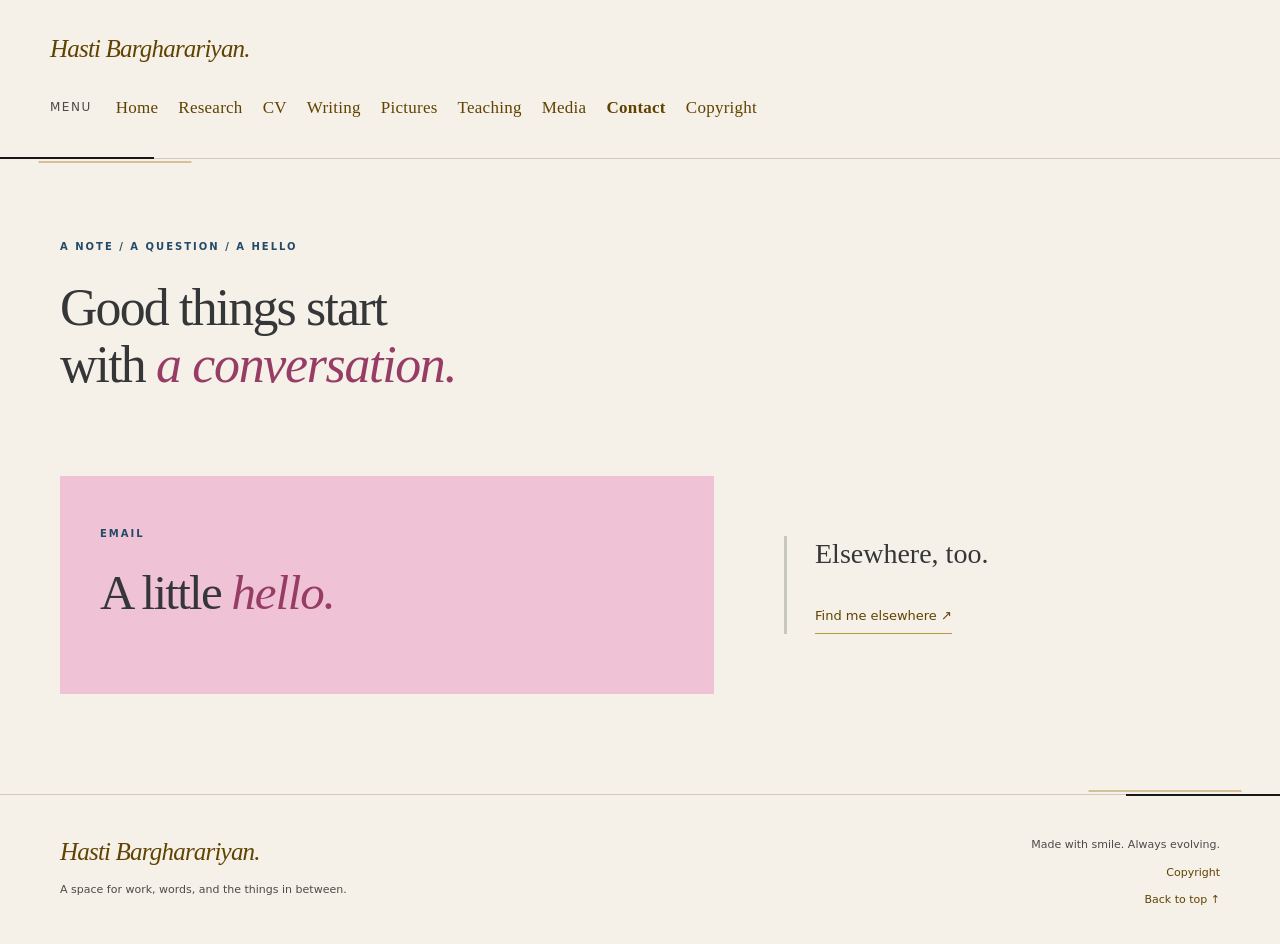
==== commit dbe3d5d7: "Add copyright and redesign" ====
--- a/contact.html
+++ b/contact.html
@@ -26,6 +26,7 @@
           <a href="teaching.html">Teaching</a>
           <a href="media.html">Media</a>
           <a href="contact.html" aria-current="page">Contact</a>
+          <a href="copyright.html">Copyright</a>
         </nav>
       </div>
     </header>
@@ -51,7 +52,7 @@
         <a class="brand" href="index.html">Hasti Bargharariyan<span class="brand-dot">.</span></a>
         <p>A space for work, words, and the things in between.</p>
       </div>
-      <div class="footer-note">Made with smile. Always evolving.<a href="#main">Back to top ↑</a></div>
+      <div class="footer-note">Made with smile. Always evolving.<a href="copyright.html">Copyright</a><a href="#main">Back to top ↑</a></div>
     </footer>
   </body>
 </html>
--- a/assets/css/style.css
+++ b/assets/css/style.css
@@ -1441,7 +1441,7 @@
   margin-left: auto;
   border-left: 1px solid var(--line);
   padding-left: 22px;
-  font-size: 10px;
+  font-size: 12px;
   letter-spacing: 1.5px;
   text-transform: uppercase;
   color: var(--muted);
@@ -1801,7 +1801,7 @@
 
 #navigation a {
   font-family: var(--serif);
-  font-size: 15px;
+  font-size: 17px;
   letter-spacing: .015em;
 }
 
@@ -1864,3 +1864,61 @@
 #research .research-topic--methods {
   background: #e1e5e9;
 }
+
+
+.personal-photo {
+  display: block;
+  width: 100%;
+  height: 100%;
+  object-fit: cover;
+}
+/* Keep professional updates the same size as the Research topic paragraphs. */
+#updates > p {
+  font-size: 14px;
+}
+
+/* Enlarge the phone Menu control alongside the desktop navigation labels. */
+.menu-toggle {
+  font-size: 17px;
+}
+
+/* Editorial framing: asymmetric ink corners with a fine gold seam. */
+.site-header {
+  position: relative;
+}
+
+.site-header::after {
+  content: "";
+  position: absolute;
+  left: 0;
+  bottom: -1px;
+  width: clamp(70px, 12vw, 170px);
+  height: 2px;
+  background: #171717;
+  box-shadow: 38px 4px 0 -0.5px #b49348;
+  pointer-events: none;
+}
+
+.site-footer {
+  position: relative;
+}
+
+.site-footer::before {
+  content: "";
+  position: absolute;
+  top: -1px;
+  right: 0;
+  width: clamp(70px, 12vw, 170px);
+  height: 2px;
+  background: #171717;
+  box-shadow: -38px -4px 0 -0.5px #b49348;
+  pointer-events: none;
+}
+
+/* Align the copyright notice along both edges without stretching final lines. */
+.copyright-notice > p {
+  text-align: justify;
+  text-align-last: start;
+  text-justify: inter-word;
+  hyphens: auto;
+}
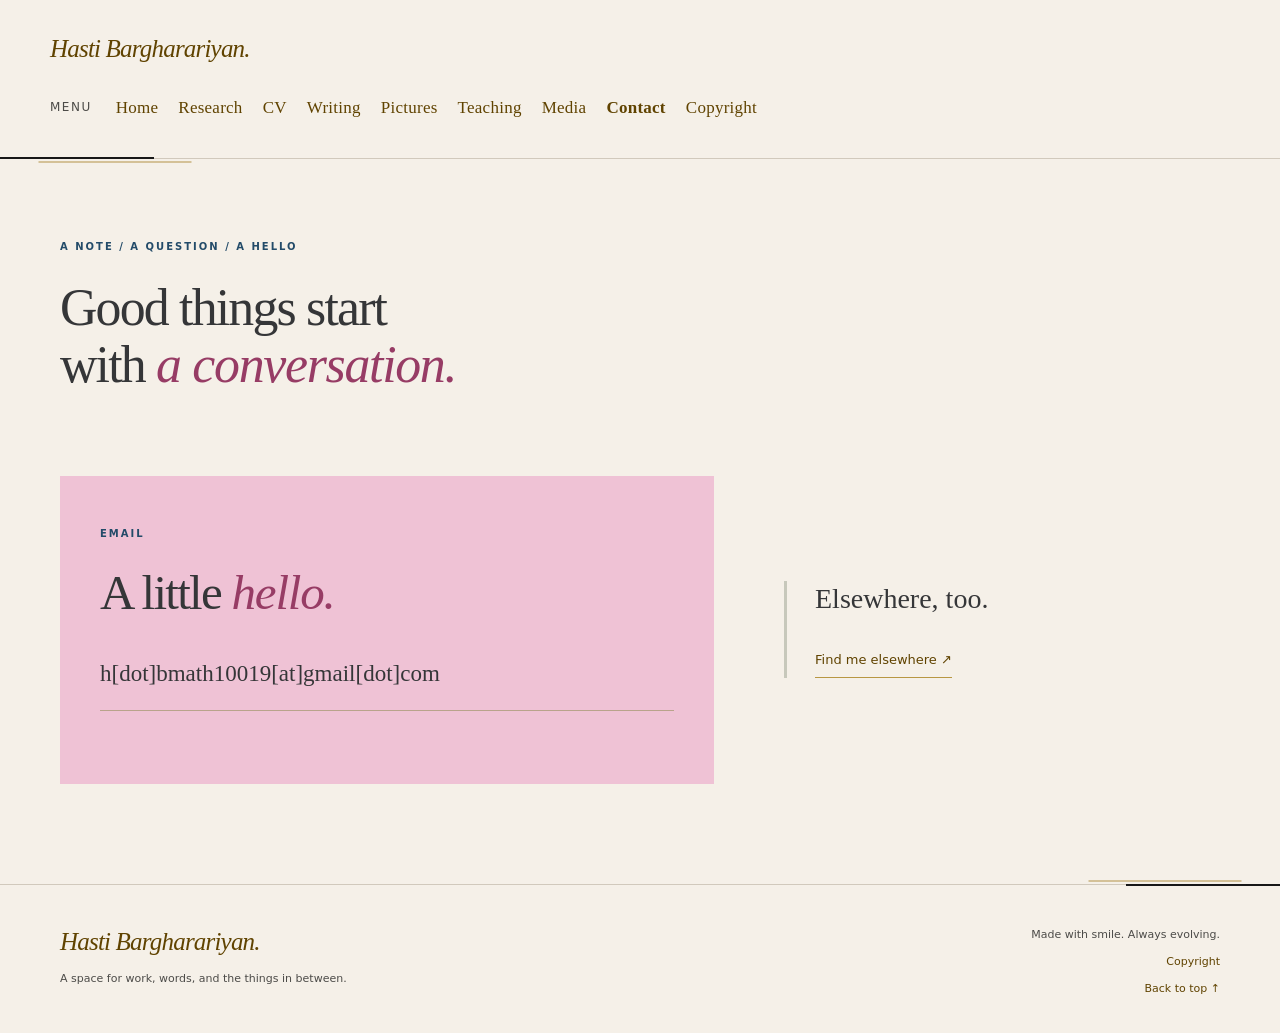
==== commit bc3908ae: "Add contact & media" ====
--- a/contact.html
+++ b/contact.html
@@ -39,7 +39,9 @@
         <div class="contact-card">
           <p class="eyebrow">Email</p>
           <h2>A little <em>hello.</em></h2>
-          <!-- <p class="email-placeholder">[Your email address goes here]</p> -->
+          <!-- Replace the text below with your email, written however you prefer.
+               This is plain text and will not become a clickable email link. -->
+          <p class="email-placeholder">h[dot]bmath10019[at]gmail[dot]com<p>
         </div>
         <div class="contact-aside">
           <h3>Elsewhere, too.</h3>
--- a/assets/css/style.css
+++ b/assets/css/style.css
@@ -692,6 +692,12 @@
 
 .gallery-item {
   margin: 0;
+}
+
+.gallery-photo {
+  display: block;
+  width: 100%;
+  height: auto;
 }
 
 .gallery-placeholder {
